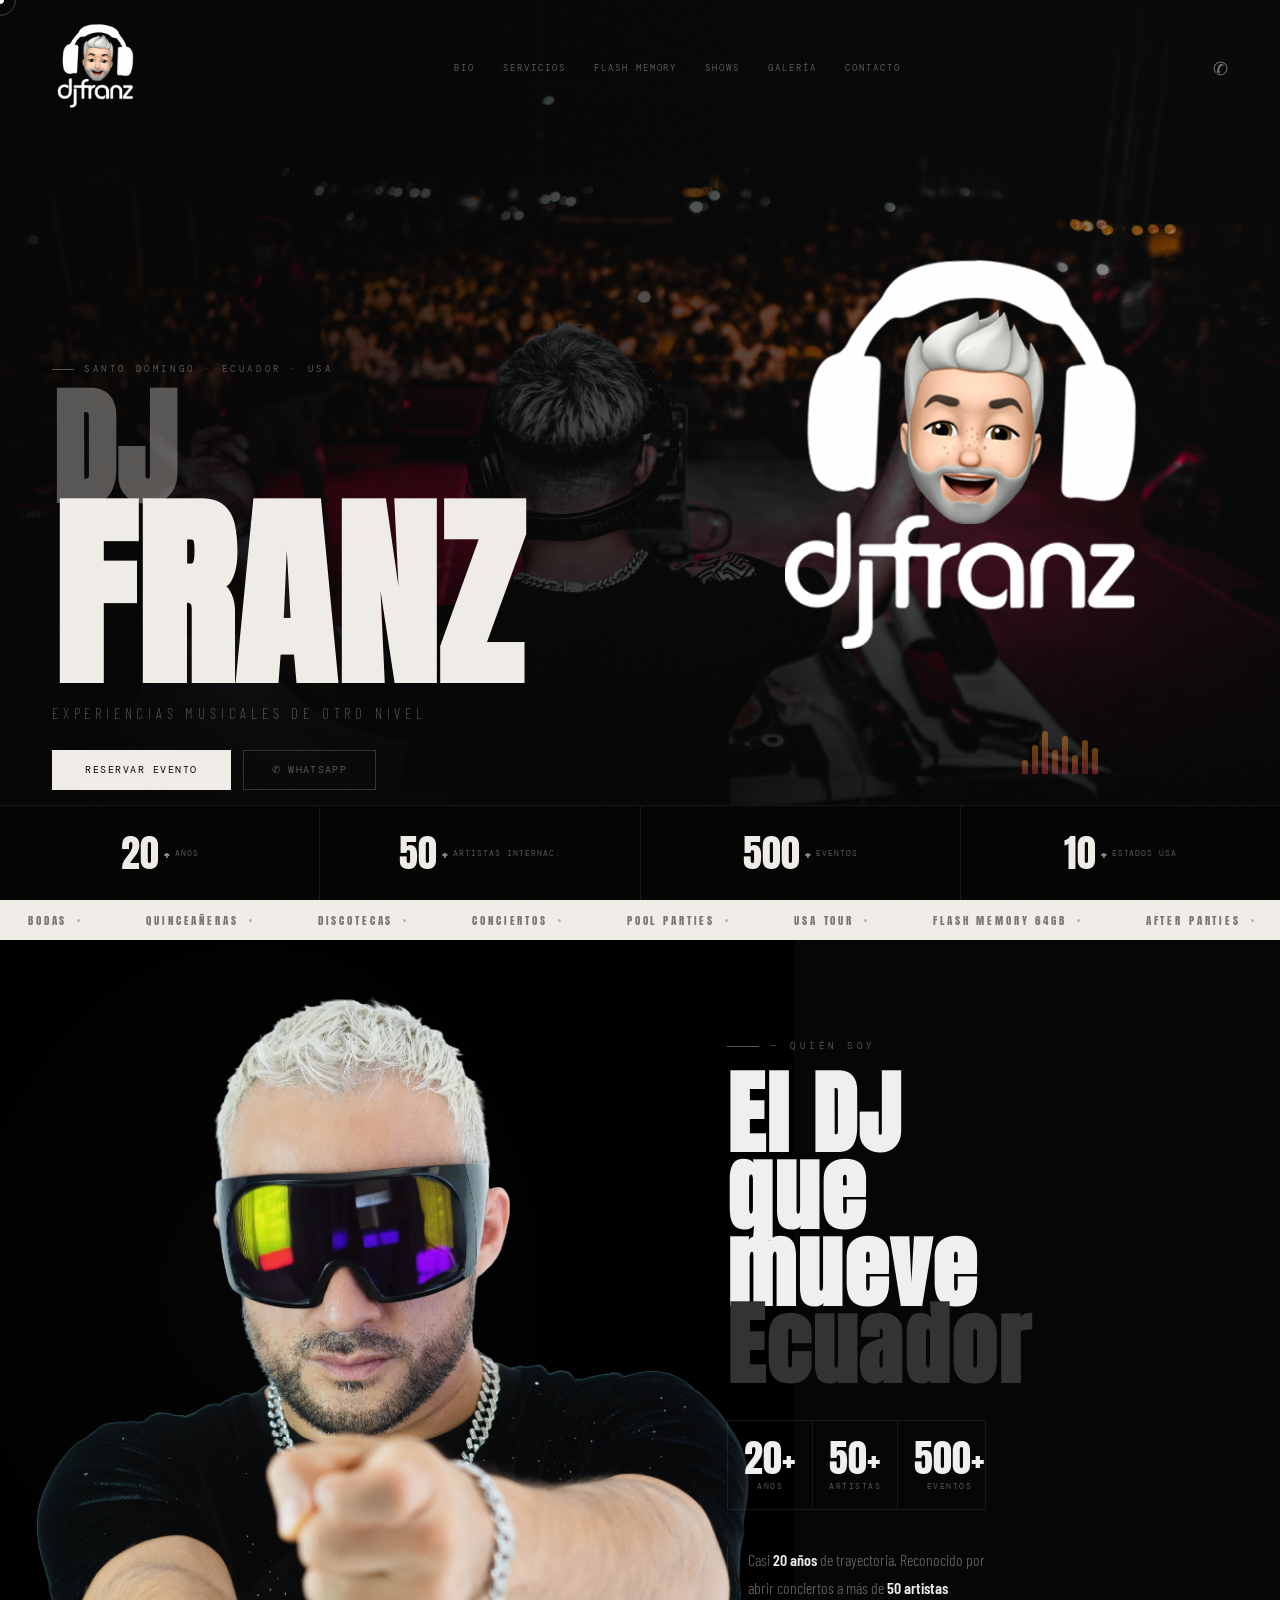
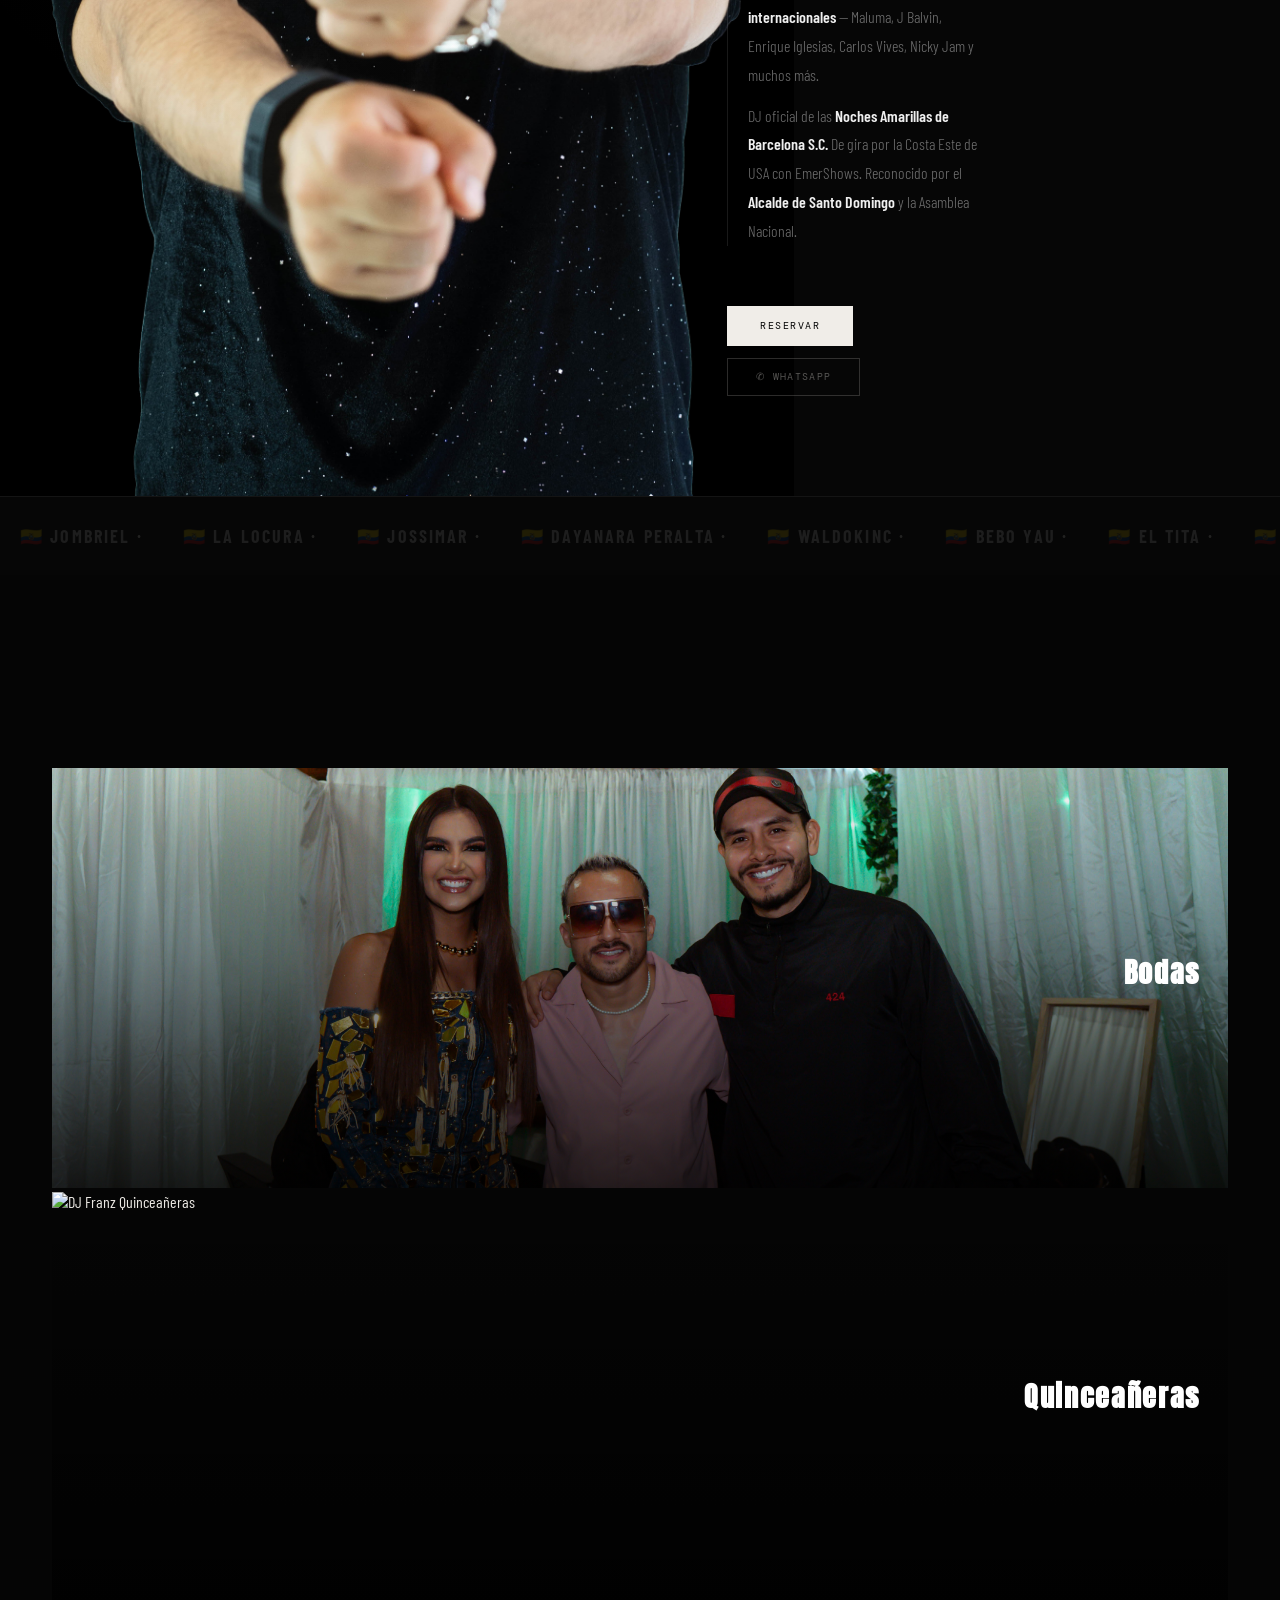
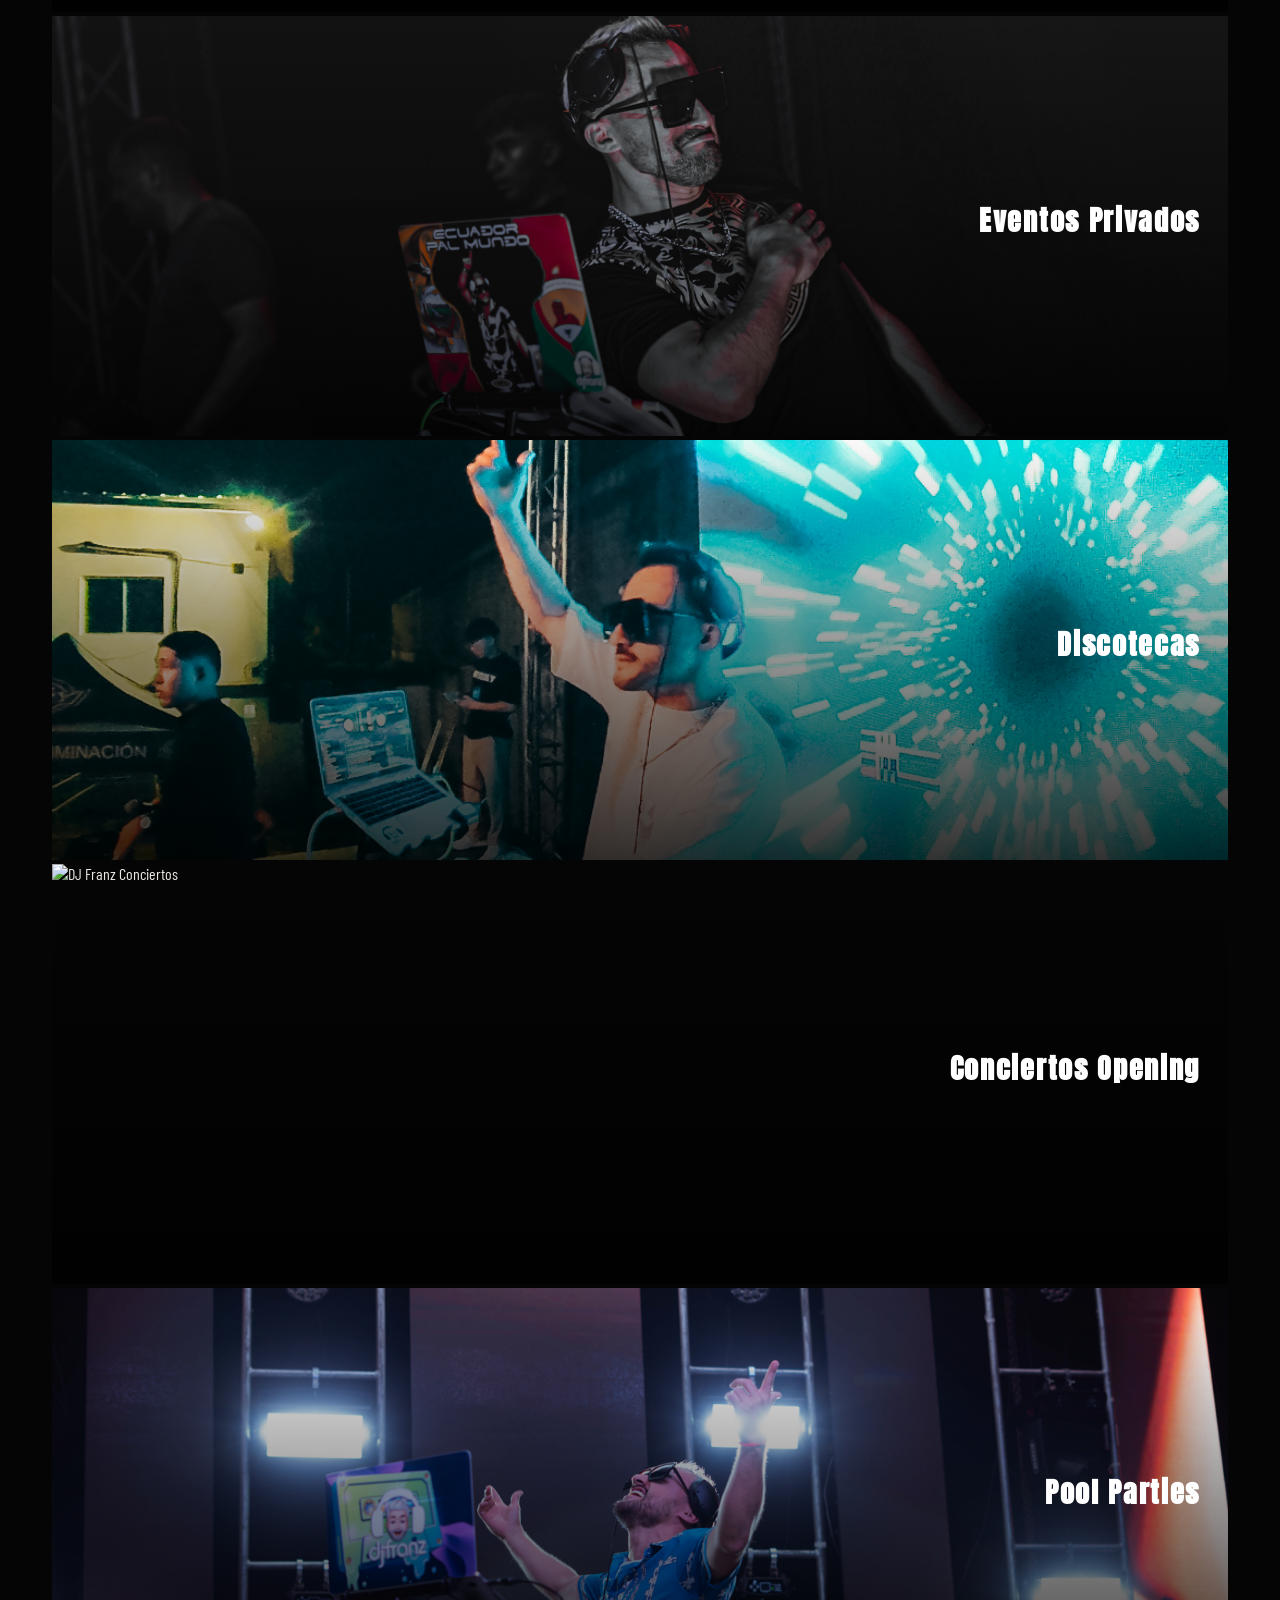
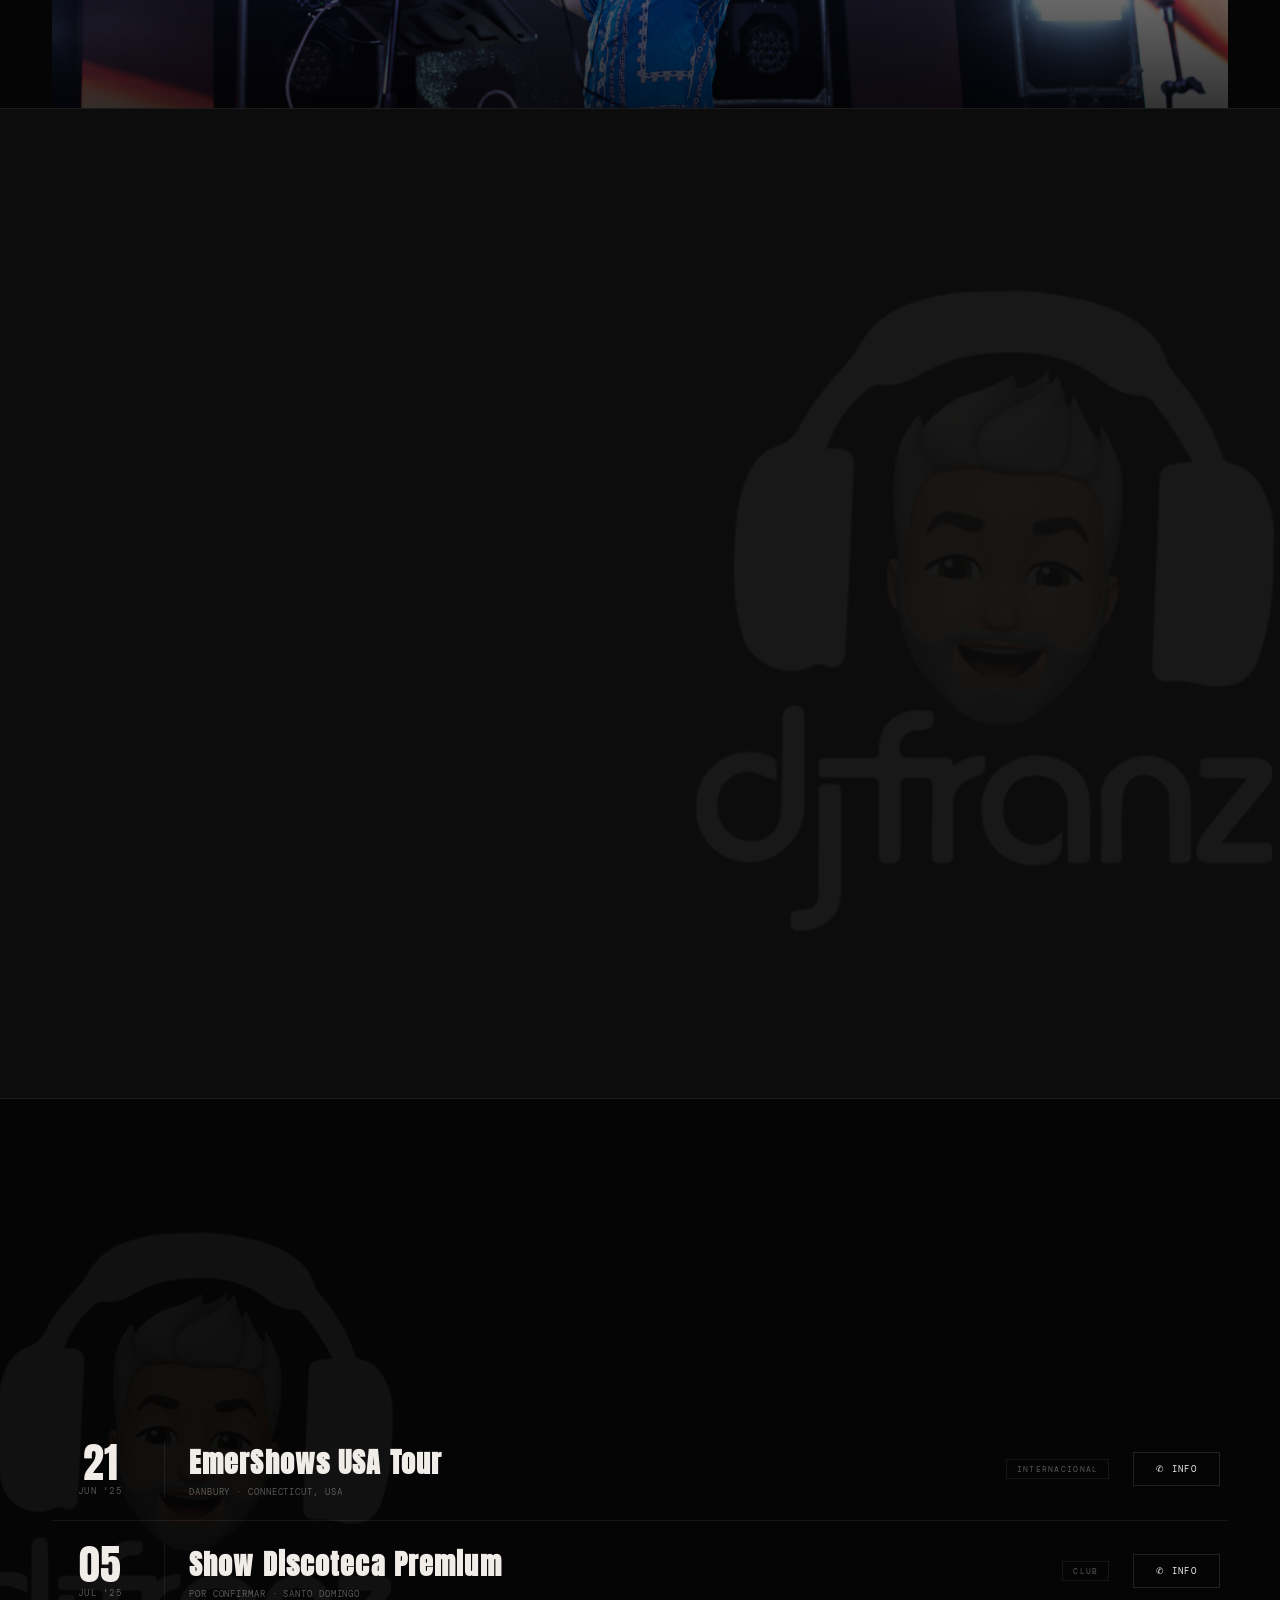
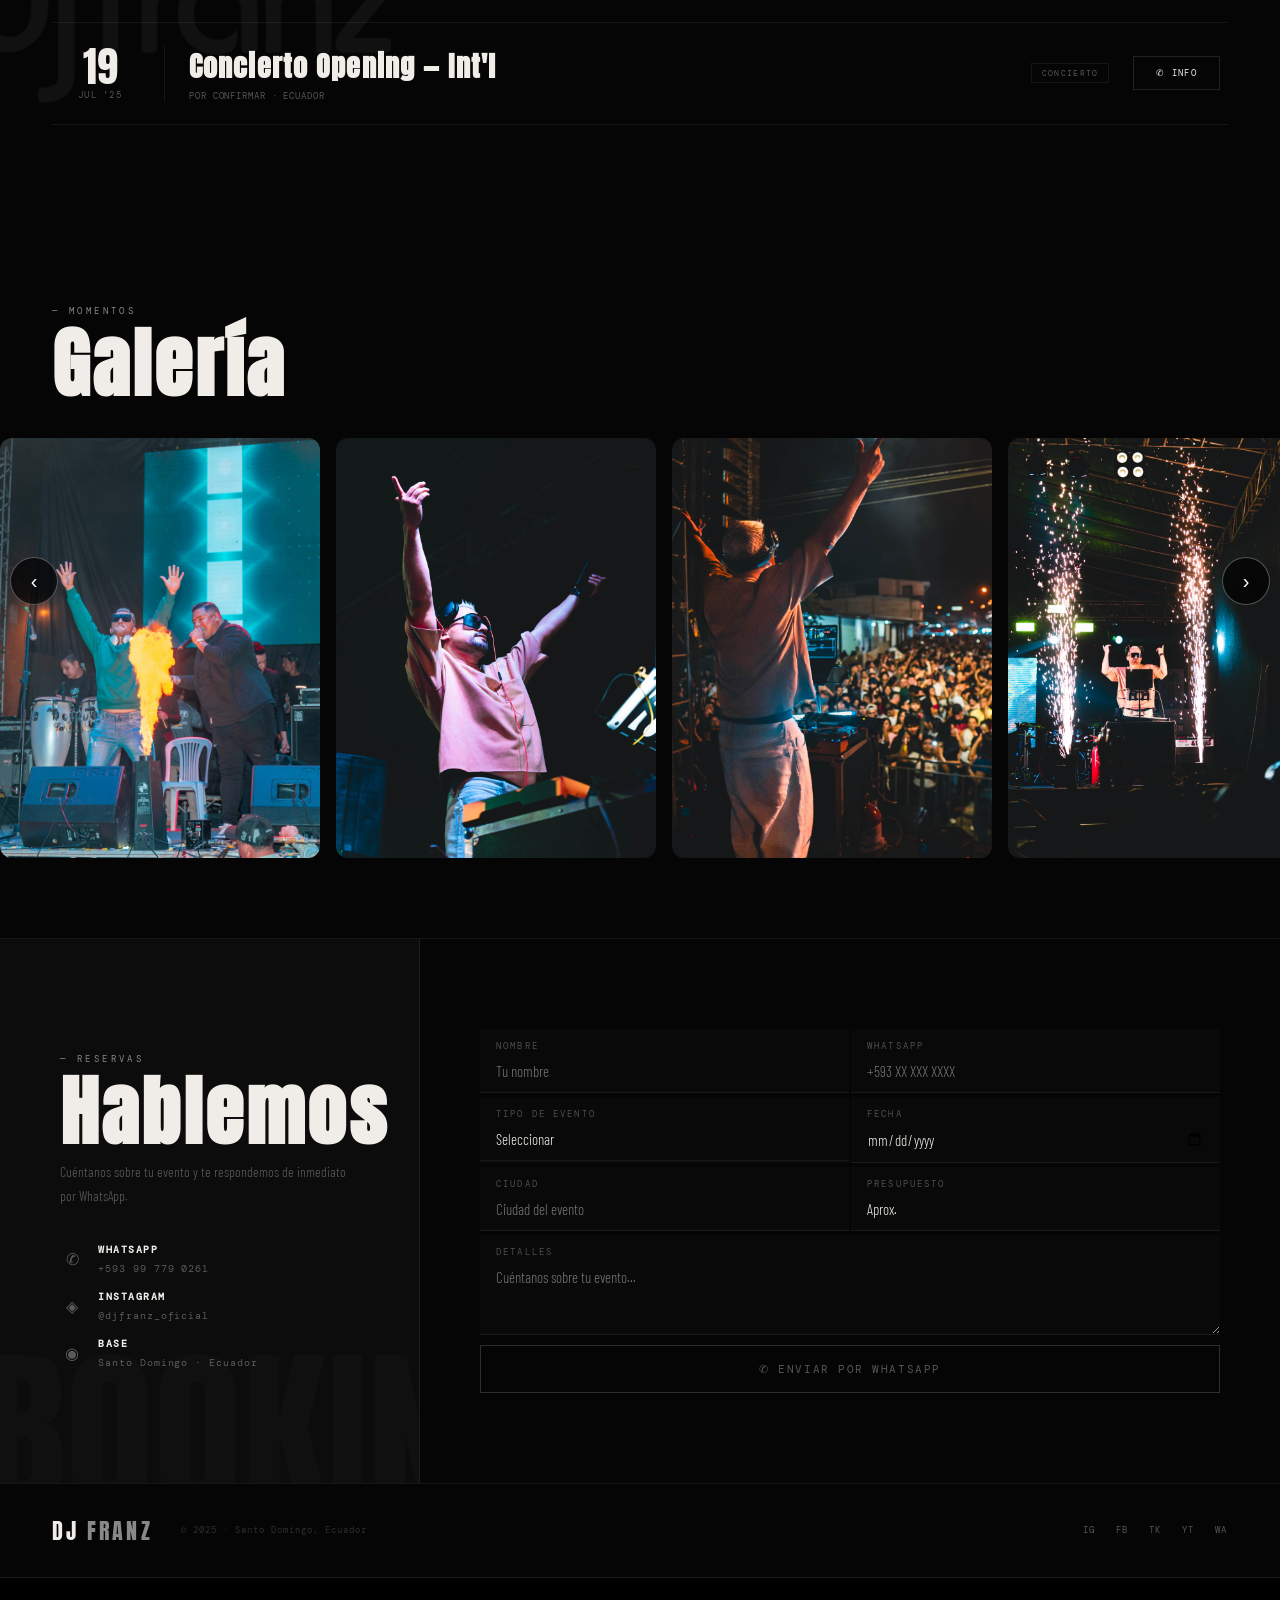
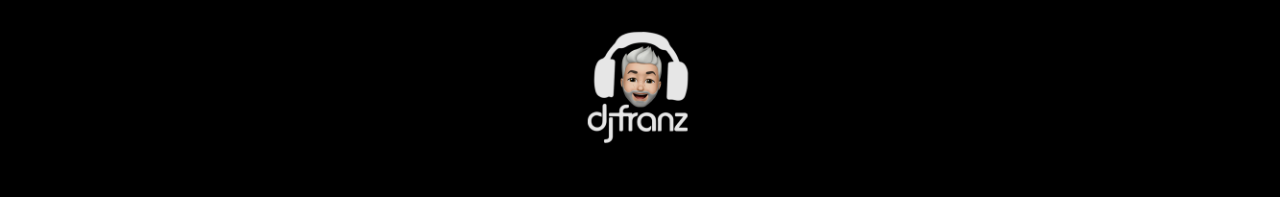
==== index.html @ cb30a875 "fix: ocultar logo flotante en movil" ====
<!DOCTYPE html>
<html lang="es">
<head>
<meta charset="UTF-8">
<meta name="viewport" content="width=device-width, initial-scale=1.0, maximum-scale=1.0, user-scalable=no">
<title>DJ FRANZ — Santo Domingo · Ecuador · Internacional</title>
<meta name="description" content="DJ Franz — El mejor DJ de Ecuador. Santo Domingo · Internacional.">
<meta property="og:title" content="DJ FRANZ — Experiencias musicales de otro nivel">
<meta property="og:description" content="Casi 20 años de trayectoria. El mejor DJ de Santo Domingo de los Tsáchilas.">
<meta property="og:image" content="/images/hero/og-image.jpg">
<meta property="og:url" content="https://djfranz.vercel.app">
<link rel="preconnect" href="https://fonts.googleapis.com">
<link href="https://fonts.googleapis.com/css2?family=Anton&family=Barlow+Condensed:wght@200;300;400;600;700;800;900&family=DM+Mono:wght@300;400&display=swap" rel="stylesheet">
<link rel="stylesheet" href="css/style.css">
<style>
/* ══ BIO PREMIUM ══ */
.about-sec{
  position:relative !important;
  display:block !important;
  min-height:100vh;
  background:#060606;
  overflow:hidden !important;
}

/* Foto pegada a la derecha, ocupa toda la altura */
.about-photo{
  position:absolute !important;
  top:0 !important; right:0 !important;
  width:62% !important;
  height:100% !important;
  object-fit:cover !important;
  object-position:center top !important;
  display:block !important;
  z-index:1;
  filter:none;
}

/* Gradiente que funde la foto con el fondo a la izquierda */
.about-overlay{
  display:block !important;
  position:absolute !important;
  inset:0 !important;
  background:transparent !important;
  z-index:2 !important;
  pointer-events:none;
}

/* Efecto de luz ambiental */
.about-sec::before{
  content:'';
  position:absolute;
  top:-10%;left:-10%;
  width:60%;height:80%;
  background:radial-gradient(ellipse,rgba(80,80,80,.06) 0%,transparent 70%);
  z-index:2;
  pointer-events:none;
  animation:ambLight 6s ease-in-out infinite alternate;
}
@keyframes ambLight{from{opacity:.4;transform:scale(1)}to{opacity:1;transform:scale(1.1)}}

/* Texto a la izquierda */
.about-content{
  position:relative !important;
  top:auto !important;
  right:auto !important;
  transform:none !important;
  width:clamp(320px,46%,600px) !important;
  z-index:3 !important;
  background:transparent !important;
  padding:100px 0 100px 10% !important;
  display:flex !important;
  flex-direction:column;
  justify-content:center;
  min-height:100vh;
}

.about-content .eyebrow{
  font-size:9px;
  letter-spacing:.5em;
  color:#555;
  margin-bottom:24px;
  display:flex;align-items:center;gap:12px;
}
.about-content .eyebrow::before{
  content:'';width:32px;height:1px;background:#555;flex-shrink:0;
}

/* Titulo gigante */
.about-h{
  font-size:clamp(56px,7vw,100px) !important;
  line-height:.86 !important;
  letter-spacing:.02em !important;
  margin-bottom:36px !important;
  color:#EFEFEF !important;
}
.about-h em{color:#333 !important;font-style:normal !important}

/* Stats */
.ab-stats{
  display:flex;
  gap:0;
  border:1px solid rgba(239,239,239,.08);
  margin-bottom:36px;
}
.ab-st{
  flex:1;padding:18px 16px;
  border-right:1px solid rgba(239,239,239,.08);
  text-align:center;
  transition:background .3s;
}
.ab-st:hover{background:rgba(239,239,239,.04)}
.ab-st:last-child{border-right:none}
.ab-sn{font-family:'Anton',sans-serif;font-size:clamp(28px,3vw,44px);color:#EFEFEF;line-height:1;display:block}
.ab-sl{font-family:'DM Mono',monospace;font-size:7.5px;letter-spacing:.2em;color:#555;text-transform:uppercase;margin-top:4px;display:block}

/* Body text */
.about-body{margin-bottom:32px;border-left:1px solid rgba(239,239,239,.1);padding-left:20px}
.about-body p{
  font-family:'Barlow Condensed',sans-serif !important;
  font-size:16px !important;
  font-weight:300;
  line-height:1.8;
  color:rgba(239,239,239,.45) !important;
  margin-bottom:12px;
}
.about-body p:last-child{margin-bottom:0}
.about-body strong{color:#EFEFEF !important;font-weight:600}

.about-btns{display:flex;gap:12px;flex-wrap:wrap}

/* Ticker */
.about-ticker{
  position:relative !important;
  z-index:3;
  background:#060606;
  border-top:1px solid rgba(239,239,239,.06);
}

@media(max-width:900px){
  .hero-logo-float{display:none !important}
  .about-photo{position:absolute !important;width:100% !important;height:100% !important;top:0 !important;right:0 !important;object-fit:cover !important;object-position:center top !important}
  .about-overlay{background:linear-gradient(to top,rgba(6,6,6,1) 40%,rgba(6,6,6,0.3) 100%) !important}
  .about-content{width:100% !important;padding:40px 24px !important;min-height:auto !important;margin-top:55vh !important;position:relative !important;z-index:3 !important}
  .about-h{font-size:13vw !important}
}
}
</style>
</head>
<body>

<div id="cur"></div>
<div id="cur-ring"></div>

<!-- PRELOADER -->
<div id="pre" style="display:flex;flex-direction:column;align-items:center;justify-content:center;width:100%;position:fixed;inset:0;background:#000;z-index:9999">
  <div class="pre-inner"><img src="logo-djfranz.png" style="height:220px;width:auto">
    
    
  </div>
  <div class="pre-bar"><div class="pre-fill"></div></div>
</div>

<!-- NAV -->
<header id="hdr">
  <a href="#" class="hdr-logo"><img src="logo-djfranz.png" style="height:90px;width:auto"></a>
  <nav class="hdr-nav">
    <a href="#about">Bio</a>
    <a href="#services">Servicios</a>
    <a href="#flash">Flash Memory</a>
    <a href="#shows">Shows</a>
    <a href="#gallery">Galería</a>
    <a href="#contact">Contacto</a>
  </nav>
  <a href="https://wa.me/593997790261?text=Hola%20DJ%20Franz!" target="_blank" class="hdr-wa">✆</a>
  <button class="hbg" id="hbg"><span></span><span></span></button>
</header>

<div class="mob-menu" id="mob">
  <a href="#about">Bio</a>
  <a href="#services">Servicios</a>
  <a href="#flash">Flash Memory</a>
  <a href="#shows">Shows</a>
  <a href="#gallery">Galería</a>
  <a href="#contact">Contacto</a>
  <a href="https://wa.me/593997790261" target="_blank" class="mm-wa">✆ WhatsApp</a>
</div>

<!-- ══ HERO ══ -->
<section id="hero" style="position:relative"><img src="logo-djfranz.png" id="hero-logo" style="position:absolute;right:8%;top:50%;transform:translateY(-50%);height:55%;max-height:420px;opacity:1;z-index:10;pointer-events:none;animation:none">
  <div class="scn"></div>
  <div class="beams-wrap">
    <div class="bm bm1"></div>
    <div class="bm bm2"></div>
    <div class="bm bm3"></div>
  </div>
  <div class="hero-lights">
    <div class="light l1"></div>
    <div class="light l2"></div>
    <div class="light l3"></div>
  </div>
  <!--
    FOTO HERO: reemplaza con:
    <img src="images/hero/dj-franz-hero.jpg" alt="DJ Franz" class="hero-img">
  -->
  <img src="IMG_5032_JPG.jpeg" alt="DJ Franz en vivo" class="hero-img">
  <div class="hero-overlay"></div>
  <div class="hero-bg-txt" aria-hidden="true">FRANZ</div>

  <div class="hero-body">
    <div class="hero-left">
      <p class="hero-loc">Santo Domingo · Ecuador · USA</p>
      <h1 class="hero-title">
        <em>DJ</em>
        <strong>FRANZ</strong>
      </h1>
      <p class="hero-sub rv">Experiencias musicales de otro nivel</p>
      <div class="hero-ctas rv">
        <a href="#contact" class="cta-main">Reservar evento</a>
        <a href="https://wa.me/593997790261?text=Hola%20DJ%20Franz!" target="_blank" class="cta-wa">✆ WhatsApp</a>
      </div>
    </div>
    <div class="hero-right">
      <div class="viz" id="viz"><div class="viz-bars"><div class="viz-bar"></div><div class="viz-bar"></div><div class="viz-bar"></div><div class="viz-bar"></div><div class="viz-bar"></div><div class="viz-bar"></div><div class="viz-bar"></div><div class="viz-bar"></div></div></div>
      
      </div>
    </div>
  </div>

  <div class="hero-strip">
    <div class="hst"><span class="hst-n" data-t="20">0</span><span class="hst-plus">+</span><small>Años</small></div>
    <div class="hst-d"></div>
    <div class="hst"><span class="hst-n" data-t="50">0</span><span class="hst-plus">+</span><small>Artistas internac.</small></div>
    <div class="hst-d"></div>
    <div class="hst"><span class="hst-n" data-t="500">0</span><span class="hst-plus">+</span><small>Eventos</small></div>
    <div class="hst-d"></div>
    <div class="hst"><span class="hst-n" data-t="10">0</span><span class="hst-plus">+</span><small>Estados USA</small></div>
  </div>
</section>

<!-- MARQUEE -->
<div class="mq"><div class="mq-t" id="mq"></div></div>

<!-- ══ ABOUT ══ -->
<section id="about" class="about-sec"><img src="images/hero/IMG_6169__1_.PNG" alt="DJ Franz" class="about-photo"><div class="about-overlay"></div><div class="about-content rv-r"><p class="eyebrow">— Quién soy</p><h2 class="about-h">El DJ que<br>mueve <em>Ecuador</em></h2><div class="ab-stats"><div class="ab-st"><span class="ab-sn">20+</span><span class="ab-sl">Años</span></div><div class="ab-st"><span class="ab-sn">50+</span><span class="ab-sl">Artistas</span></div><div class="ab-st"><span class="ab-sn">500+</span><span class="ab-sl">Eventos</span></div></div><div class="about-body"><p>Casi <strong>20 años</strong> de trayectoria. Reconocido por abrir conciertos a más de <strong>50 artistas internacionales</strong> — Maluma, J Balvin, Enrique Iglesias, Carlos Vives, Nicky Jam y muchos más.</p><p>DJ oficial de las <strong>Noches Amarillas de Barcelona S.C.</strong> De gira por la Costa Este de USA con EmerShows. Reconocido por el <strong>Alcalde de Santo Domingo</strong> y la Asamblea Nacional.</p></div><div class="about-btns"><a href="#contact" class="cta-main">Reservar</a><a href="https://wa.me/593997790261?text=Hola%20DJ%20Franz!%20quiero%20más%20información" target="_blank" class="cta-wa">✆ WhatsApp</a></div></div></section><div class="about-ticker"><div class="at-inner" id="at"></div></div>

<!-- ══ SERVICES — HORIZONTAL ══ -->
<section id="services">
  <div class="sec-hdr rv">
    <p class="eyebrow">— Lo que hago</p>
    <h2 class="sec-h">Servicios</h2>
  </div>
  <div class="svc-strip" id="svcStrip">
    <div class="svc-slide" data-msg="Hola DJ Franz! quiero cotizar mi Boda 💍">
      <img src="images/services/IMG_1845_JPG.jpeg" alt="DJ Franz Bodas" class="svc-img">
      <div class="svc-ov"><div class="svc-num">01</div><h3>Bodas</h3><p>El soundtrack perfecto para el día más especial.</p><a href="#" class="svc-wa">✆ Cotizar</a></div>
    </div>
    <div class="svc-slide" data-msg="Hola DJ Franz! quiero cotizar una Quinceañera 👑">
      <img src="images/gallery/IMG_6023.JPG.jpeg" alt="DJ Franz Quinceañeras" class="svc-img">
      <div class="svc-ov"><div class="svc-num">02</div><h3>Quinceañeras</h3><p>Una noche mágica merece la mejor música.</p><a href="#" class="svc-wa">✆ Cotizar</a></div>
    </div>
    <div class="svc-slide" data-msg="Hola DJ Franz! quiero cotizar un Evento Privado 🎉">
      <img src="images/services/IMG_5009_JPG.jpeg" alt="DJ Franz Eventos Privados" class="svc-img">
      <div class="svc-ov"><div class="svc-num">03</div><h3>Eventos Privados</h3><p>Corporativos, VIP y aniversarios personalizados.</p><a href="#" class="svc-wa">✆ Cotizar</a></div>
    </div>
    <div class="svc-slide" data-msg="Hola DJ Franz! quiero info sobre Shows en Discotecas 🎧">
      <img src="images/services/IMG_7432_JPG.jpeg" alt="DJ Franz Discotecas" class="svc-img">
      <div class="svc-ov"><div class="svc-num">04</div><h3>Discotecas</h3><p>Residencias y shows de alto impacto.</p><a href="#" class="svc-wa">✆ Cotizar</a></div>
    </div>
    <div class="svc-slide" data-msg="Hola DJ Franz! quiero info sobre Conciertos Opening 🎤">
      <img src="images/services/IMG_7894_JPG.jpeg" alt="DJ Franz Conciertos" class="svc-img">
      <div class="svc-ov"><div class="svc-num">05</div><h3>Conciertos Opening</h3><p>DJ oficial de apertura para artistas internacionales.</p><a href="#" class="svc-wa">✆ Cotizar</a></div>
    </div>
    <div class="svc-slide" data-msg="Hola DJ Franz! quiero cotizar una Pool Party 🌴">
      <img src="images/services/IMG_0741_JPG.jpeg" alt="DJ Franz Pool Party" class="svc-img">
      <div class="svc-ov"><div class="svc-num">06</div><h3>Pool Parties</h3><p>Energía y ritmo premium al aire libre.</p><a href="#" class="svc-wa">✆ Cotizar</a></div>
    </div>
  </div>
  
</section>

<!-- ══ FLASH MEMORY + PLAYLIST BUILDER ══ -->
<section id="flash" style="position:relative"><img src="logo-djfranz.png" style="position:absolute;right:-5%;top:50%;transform:translateY(-50%);height:70%;opacity:0.05;z-index:0;pointer-events:none">
  <div class="flash-layout">
    <div class="flash-info rv-l">
      <p class="eyebrow">— Producto</p>
      <h2 class="flash-h">Flash<br>Memory</h2>
      <p class="flash-price">$25 <small>envío incluido</small></p>
      <ul class="flash-list">
        <li>64 GB de música 100% personalizada</li>
        <li>Audio y Video alta calidad</li>
        <li>Todos los géneros musicales</li>
        <li>Envío a todo Ecuador</li>
      </ul>
      <a href="https://wa.me/593997790261?text=Hola%20DJ%20Franz!%20quiero%20la%20Flash%20Memory%2064GB%20-%20%2425" target="_blank" class="cta-wa" style="margin-top:28px;display:inline-flex">✆ Pedir directo</a>
    </div>

    <!-- PLAYLIST BUILDER -->
    <div class="pb rv-r">
      <div class="pb-header">
        <p class="pb-title">Arma tu Playlist</p>
        <p class="pb-sub">Personaliza tu Flash Memory · selecciona o genera automático</p>
      </div>

      <!-- Playlist name -->
      <div class="pb-name-wrap">
        <div class="pb-name-display" id="plName">Mi Playlist</div>
        <input class="pb-name-input" id="plNameInput" type="text" value="Mi Playlist" maxlength="30" placeholder="Nombre de tu playlist">
      </div>

      <!-- Genres -->
      <div class="pb-sect">
        <div class="pb-label">Géneros</div>
        <div class="pb-chips" id="genreChips"></div>
      </div>

      <!-- Songs -->
      <div class="pb-sect">
        <div class="pb-label-row">
          <span class="pb-label">Canciones del momento</span>
          <button class="pb-auto-btn" id="autoBtn" onclick="autoGenerate()">⚡ Generar automático</button>
        </div>
        <div class="pb-songs-grid" id="songsGrid"></div>
      </div>

      <!-- Playlist preview -->
      <div class="pb-preview" id="pbPreview">
        <div class="pbp-header">
          <div class="pbp-cover" id="pbpCover">🎵</div>
          <div>
            <div class="pbp-name" id="pbpName">Mi Playlist</div>
            <div class="pbp-count" id="pbpCount">0 canciones · 0 min</div>
          </div>
        </div>
        <div class="pbp-tracks" id="pbpTracks">
          <div class="pbp-empty">Agrega canciones a tu playlist</div>
        </div>
      </div>

      <!-- Actions -->
      <div class="pb-actions">
        <button class="pb-spotify-btn" id="spotifyBtn" onclick="openSpotify()" disabled>
          <svg width="18" height="18" viewBox="0 0 24 24" fill="currentColor"><path d="M12 0C5.4 0 0 5.4 0 12s5.4 12 12 12 12-5.4 12-12S18.66 0 12 0zm5.521 17.34c-.24.359-.66.48-1.021.24-2.82-1.74-6.36-2.101-10.561-1.141-.418.122-.779-.179-.899-.539-.12-.421.18-.78.54-.9 4.56-1.021 8.52-.6 11.64 1.32.42.18.479.659.301 1.02zm1.44-3.3c-.301.42-.841.6-1.262.3-3.239-1.98-8.159-2.58-11.939-1.38-.479.12-1.02-.12-1.14-.6-.12-.48.12-1.021.6-1.141C9.6 9.9 15 10.561 18.72 12.84c.361.181.54.78.241 1.2zm.12-3.36C15.24 8.4 8.82 8.16 5.16 9.301c-.6.179-1.2-.181-1.38-.721-.18-.601.18-1.2.72-1.381 4.26-1.26 11.28-1.02 15.721 1.621.539.3.719 1.02.419 1.56-.299.421-1.02.599-1.559.3z"/></svg>
          Abrir en Spotify
        </button>
        <button class="pb-wa-btn" id="waBtn" onclick="sendWA()" disabled>✆ Pedir por WhatsApp</button>
      </div>
    </div>
  </div>
</section>

<!-- ══ SHOWS ══ -->
<section id="shows" style="position:relative"><img src="logo-djfranz.png" style="position:absolute;left:-5%;top:50%;transform:translateY(-50%);height:70%;opacity:0.05;z-index:0;pointer-events:none">
  <div class="sec-hdr rv">
    <p class="eyebrow">— Agenda</p>
    <h2 class="sec-h">Shows</h2>
  </div>
  <div class="shows-list">
    <div class="show-item rv">
      <div class="si-date"><span class="si-d">14</span><span class="si-m">Jun '25</span></div>
      <div class="si-line"></div>
      <div class="si-info"><h3>Noche Amarilla — Barcelona S.C.</h3><p>Estadio Monumental · Guayaquil, Ecuador</p></div>
      <span class="si-tag">Show</span>
      <a href="https://wa.me/593997790261?text=Hola%20DJ%20Franz!%20info%20Noche%20Amarilla" target="_blank" class="si-btn">✆ Info</a>
    </div>
    <div class="show-item rv">
      <div class="si-date"><span class="si-d">21</span><span class="si-m">Jun '25</span></div>
      <div class="si-line"></div>
      <div class="si-info"><h3>EmerShows USA Tour</h3><p>Danbury · Connecticut, USA</p></div>
      <span class="si-tag">Internacional</span>
      <a href="https://wa.me/593997790261?text=Hola%20DJ%20Franz!%20info%20USA%20Tour" target="_blank" class="si-btn">✆ Info</a>
    </div>
    <div class="show-item rv">
      <div class="si-date"><span class="si-d">05</span><span class="si-m">Jul '25</span></div>
      <div class="si-line"></div>
      <div class="si-info"><h3>Show Discoteca Premium</h3><p>Por confirmar · Santo Domingo</p></div>
      <span class="si-tag">Club</span>
      <a href="https://wa.me/593997790261?text=Hola%20DJ%20Franz!%20info%20show%20discoteca" target="_blank" class="si-btn">✆ Info</a>
    </div>
    <div class="show-item rv">
      <div class="si-date"><span class="si-d">19</span><span class="si-m">Jul '25</span></div>
      <div class="si-line"></div>
      <div class="si-info"><h3>Concierto Opening — Int'l</h3><p>Por confirmar · Ecuador</p></div>
      <span class="si-tag">Concierto</span>
      <a href="https://wa.me/593997790261?text=Hola%20DJ%20Franz!%20info%20concierto%20opening" target="_blank" class="si-btn">✆ Info</a>
    </div>
  </div>
</section>

<!-- ══ GALLERY ══ -->
<section id="gallery">
  <div style="position:relative"><button onclick="document.querySelector('.gal-wrap').scrollBy({left:-400,behavior:'smooth'})" style="position:absolute;left:10px;top:50%;transform:translateY(-50%);z-index:10;background:rgba(0,0,0,0.7);color:#fff;border:1px solid rgba(255,255,255,0.3);width:48px;height:48px;border-radius:50%;font-size:20px;cursor:pointer">‹</button><button onclick="document.querySelector('.gal-wrap').scrollBy({left:400,behavior:'smooth'})" style="position:absolute;right:10px;top:50%;transform:translateY(-50%);z-index:10;background:rgba(0,0,0,0.7);color:#fff;border:1px solid rgba(255,255,255,0.3);width:48px;height:48px;border-radius:50%;font-size:20px;cursor:pointer">›</button><div class="gal-hdr rv">
    <p class="eyebrow">— Momentos</p>
    <h2 class="sec-h">Galería</h2>
  </div>
  <!--
    FOTOS: reemplaza cada .gph con:
    <img src="images/gallery/show-0X.jpg" alt="DJ Franz" loading="lazy">
  -->
  <div class="gal-wrap" style="overflow-x:auto;cursor:grab;scrollbar-width:none;width:100%"><div class="gal-track" style="display:flex;gap:1rem;width:max-content;"><div class="gal-slide"><img src="images/gallery/DDAE4B2F-247D-4CE7-9824-0771FDDC6294.JPG.jpeg" alt="DJ Franz" loading="lazy"></div><div class="gal-slide"><img src="images/gallery/DSC00361.jpg (2).jpeg" alt="DJ Franz" loading="lazy"></div><div class="gal-slide"><img src="images/gallery/DSC00398.jpg.jpeg" alt="DJ Franz" loading="lazy"></div><div class="gal-slide"><img src="images/gallery/DSC00485.jpg.jpeg" alt="DJ Franz" loading="lazy"></div><div class="gal-slide"><img src="images/gallery/DSC00527.jpg.jpeg" alt="DJ Franz" loading="lazy"></div><div class="gal-slide"><img src="images/gallery/DSC00527_jpg.jpeg" alt="DJ Franz" loading="lazy"></div><div class="gal-slide"><img src="images/gallery/IMG_0015.JPG.jpeg" alt="DJ Franz" loading="lazy"></div><div class="gal-slide"><img src="images/gallery/IMG_0064.JPG.jpeg" alt="DJ Franz" loading="lazy"></div><div class="gal-slide"><img src="images/gallery/IMG_0065.JPG.jpeg" alt="DJ Franz" loading="lazy"></div><div class="gal-slide"><img src="images/gallery/IMG_0066.JPG.jpeg" alt="DJ Franz" loading="lazy"></div><div class="gal-slide"><img src="images/gallery/IMG_0068.JPG.jpeg" alt="DJ Franz" loading="lazy"></div><div class="gal-slide"><img src="images/gallery/IMG_0344.JPG.jpeg" alt="DJ Franz" loading="lazy"></div><div class="gal-slide"><img src="images/gallery/IMG_0352.JPG (1).jpeg" alt="DJ Franz" loading="lazy"></div><div class="gal-slide"><img src="images/gallery/IMG_0741.JPG.jpeg" alt="DJ Franz" loading="lazy"></div><div class="gal-slide"><img src="images/gallery/IMG_0751.JPG.jpeg" alt="DJ Franz" loading="lazy"></div><div class="gal-slide"><img src="images/gallery/IMG_0754.JPG.jpeg" alt="DJ Franz" loading="lazy"></div><div class="gal-slide"><img src="images/gallery/IMG_0757.JPG.jpeg" alt="DJ Franz" loading="lazy"></div><div class="gal-slide"><img src="images/gallery/IMG_0757_JPG.jpeg" alt="DJ Franz" loading="lazy"></div><div class="gal-slide"><img src="images/gallery/IMG_0760.JPG.jpeg" alt="DJ Franz" loading="lazy"></div><div class="gal-slide"><img src="images/gallery/IMG_0760_JPG.jpeg" alt="DJ Franz" loading="lazy"></div><div class="gal-slide"><img src="images/gallery/IMG_1072.JPG.jpeg" alt="DJ Franz" loading="lazy"></div><div class="gal-slide"><img src="images/gallery/IMG_1845.JPG.jpeg" alt="DJ Franz" loading="lazy"></div><div class="gal-slide"><img src="images/gallery/IMG_5002.JPG.jpeg" alt="DJ Franz" loading="lazy"></div><div class="gal-slide"><img src="images/gallery/IMG_5009.JPG.jpeg" alt="DJ Franz" loading="lazy"></div><div class="gal-slide"><img src="images/gallery/IMG_5012.JPG.jpeg" alt="DJ Franz" loading="lazy"></div><div class="gal-slide"><img src="images/gallery/IMG_5016.JPG.jpeg" alt="DJ Franz" loading="lazy"></div><div class="gal-slide"><img src="images/gallery/IMG_5018.JPG.jpeg" alt="DJ Franz" loading="lazy"></div><div class="gal-slide"><img src="images/gallery/IMG_5018_JPG.jpeg" alt="DJ Franz" loading="lazy"></div><div class="gal-slide"><img src="images/gallery/IMG_5022.JPG.jpeg" alt="DJ Franz" loading="lazy"></div><div class="gal-slide"><img src="images/gallery/IMG_5024.JPG.jpeg" alt="DJ Franz" loading="lazy"></div><div class="gal-slide"><img src="images/gallery/IMG_5026.JPG.jpeg" alt="DJ Franz" loading="lazy"></div><div class="gal-slide"><img src="images/gallery/IMG_5032.JPG.jpeg" alt="DJ Franz" loading="lazy"></div><div class="gal-slide"><img src="images/gallery/IMG_5697.JPG.jpeg" alt="DJ Franz" loading="lazy"></div><div class="gal-slide"><img src="images/gallery/IMG_5697_JPG.jpeg" alt="DJ Franz" loading="lazy"></div><div class="gal-slide"><img src="images/gallery/IMG_5698.JPG.jpeg" alt="DJ Franz" loading="lazy"></div><div class="gal-slide"><img src="images/gallery/IMG_5698_JPG.jpeg" alt="DJ Franz" loading="lazy"></div><div class="gal-slide"><img src="images/gallery/IMG_5699.JPG.jpeg" alt="DJ Franz" loading="lazy"></div><div class="gal-slide"><img src="images/gallery/IMG_6007.JPG.jpeg" alt="DJ Franz" loading="lazy"></div><div class="gal-slide"><img src="images/gallery/IMG_6023.JPG.jpeg" alt="DJ Franz" loading="lazy"></div><div class="gal-slide"><img src="images/gallery/IMG_6613.JPG.jpeg" alt="DJ Franz" loading="lazy"></div><div class="gal-slide"><img src="images/gallery/IMG_6619.JPG.jpeg" alt="DJ Franz" loading="lazy"></div><div class="gal-slide"><img src="images/gallery/IMG_6621.JPG.jpeg" alt="DJ Franz" loading="lazy"></div><div class="gal-slide"><img src="images/gallery/IMG_6621_JPG.jpeg" alt="DJ Franz" loading="lazy"></div><div class="gal-slide"><img src="images/gallery/IMG_6625.JPG.jpeg" alt="DJ Franz" loading="lazy"></div><div class="gal-slide"><img src="images/gallery/IMG_7427.JPG.jpeg" alt="DJ Franz" loading="lazy"></div><div class="gal-slide"><img src="images/gallery/IMG_7432.JPG.jpeg" alt="DJ Franz" loading="lazy"></div><div class="gal-slide"><img src="images/gallery/IMG_7437.JPG.jpeg" alt="DJ Franz" loading="lazy"></div><div class="gal-slide"><img src="images/gallery/IMG_7445.JPG.jpeg" alt="DJ Franz" loading="lazy"></div><div class="gal-slide"><img src="images/gallery/IMG_7445_JPG.jpeg" alt="DJ Franz" loading="lazy"></div><div class="gal-slide"><img src="images/gallery/IMG_7447.JPG.jpeg" alt="DJ Franz" loading="lazy"></div><div class="gal-slide"><img src="images/gallery/IMG_7894.JPG.jpeg" alt="DJ Franz" loading="lazy"></div><div class="gal-slide"><img src="images/gallery/IMG_7895.JPG.jpeg" alt="DJ Franz" loading="lazy"></div></div>
</section>

<!-- ══ CONTACT ══ -->
<section id="contact" style="position:relative"><img src="logo-djfranz.png" style="position:absolute;right:0%;top:50%;transform:translateY(-50%);height:80%;opacity:0.04;z-index:0;pointer-events:none">
  <div class="contact-layout">
    <div class="contact-left rv-l">
      <p class="eyebrow">— Reservas</p>
      <h2 class="contact-h">Hablemos</h2>
      <p class="contact-sub">Cuéntanos sobre tu evento y te respondemos de inmediato por WhatsApp.</p>
      <div class="contact-links">
        <a href="https://wa.me/593997790261" target="_blank" class="cl-item">
          <span class="cl-icon">✆</span>
          <div><strong>WhatsApp</strong><small>+593 99 779 0261</small></div>
        </a>
        <a href="https://instagram.com" target="_blank" class="cl-item">
          <span class="cl-icon">◈</span>
          <div><strong>Instagram</strong><small>@djfranz_oficial</small></div>
        </a>
        <div class="cl-item">
          <span class="cl-icon">◉</span>
          <div><strong>Base</strong><small>Santo Domingo · Ecuador</small></div>
        </div>
      </div>
    </div>
    <div class="contact-form rv-r">
      <form id="cForm">
        <div class="cf-row">
          <div class="cf-f"><label>Nombre</label><input id="cn" type="text" placeholder="Tu nombre" required></div>
          <div class="cf-f"><label>WhatsApp</label><input id="cph" type="tel" placeholder="+593 XX XXX XXXX" required></div>
        </div>
        <div class="cf-row">
          <div class="cf-f"><label>Tipo de evento</label>
            <select id="ct" required>
              <option value="" disabled selected>Seleccionar</option>
              <option>Boda</option><option>Quinceañera</option>
              <option>Evento privado</option><option>Show en discoteca</option>
              <option>Concierto Opening</option><option>Pool Party</option>
              <option>After Party</option><option>Corporativo</option>
            </select>
          </div>
          <div class="cf-f"><label>Fecha</label><input id="cdt" type="date" required></div>
        </div>
        <div class="cf-row">
          <div class="cf-f"><label>Ciudad</label><input id="ccy" type="text" placeholder="Ciudad del evento"></div>
          <div class="cf-f"><label>Presupuesto</label>
            <select id="cbg">
              <option value="" disabled selected>Aprox.</option>
              <option>Menos de $500</option><option>$500 – $1,000</option>
              <option>$1,000 – $2,500</option><option>$2,500 – $5,000</option>
              <option>Más de $5,000</option>
            </select>
          </div>
        </div>
        <div class="cf-f full"><label>Detalles</label><textarea id="cmsg" placeholder="Cuéntanos sobre tu evento..." rows="3"></textarea></div>
        <button type="submit" class="cta-wa submit-full">✆ Enviar por WhatsApp</button>
      </form>
    </div>
  </div>
</section>

<!-- FOOTER -->
<footer>
  <div class="ft">
    <div class="ft-l">
      <span class="ft-brand">DJ <em>FRANZ</em></span>
      <span class="ft-copy">© 2025 · Santo Domingo, Ecuador</span>
    </div>
    <div class="ft-soc">
      <a href="https://instagram.com" target="_blank">IG</a>
      <a href="https://facebook.com" target="_blank">FB</a>
      <a href="https://tiktok.com" target="_blank">TK</a>
      <a href="https://youtube.com" target="_blank">YT</a>
      <a href="https://wa.me/593997790261" target="_blank">WA</a>
    </div>
  </div>
</footer>

<div class="toast" id="toast"></div>
<script src="js/main.js"></script>
<div style="text-align:center;padding:3rem 0;background:#000;border-top:1px solid rgba(255,255,255,0.1)"><img src="logo-djfranz.png" style="height:120px;width:auto;opacity:0.9"></div></body>
</html>
---- css/style.css ----
/* DJ FRANZ — Final */
:root{
  --bg:#050505;--bg2:#0c0c0c;--bg3:#131313;
  --w:#F0EDE8;--w2:#fff;--g:#888;
  --rule:rgba(240,237,232,.07);--muted:rgba(240,237,232,.35);
  --fh:'Anton',sans-serif;--fb:'Barlow Condensed',sans-serif;--fm:'DM Mono',monospace;
}
*,*::before,*::after{box-sizing:border-box;margin:0;padding:0}
html{scroll-behavior:smooth}
body{background:var(--bg);color:var(--w);font-family:var(--fb);overflow-x:hidden;cursor:none}
body::before{content:'';position:fixed;inset:0;z-index:9990;pointer-events:none;
  background-image:url("data:image/svg+xml,%3Csvg viewBox='0 0 256 256' xmlns='http://www.w3.org/2000/svg'%3E%3Cfilter id='n'%3E%3CfeTurbulence type='fractalNoise' baseFrequency='0.9' numOctaves='4' stitchTiles='stitch'/%3E%3C/filter%3E%3Crect width='100%25' height='100%25' filter='url(%23n)'/%3E%3C/svg%3E");
  background-size:128px;opacity:.028}

/* CURSOR */
#cur{position:fixed;width:8px;height:8px;background:var(--w2);border-radius:50%;pointer-events:none;z-index:99999;transform:translate(-50%,-50%);mix-blend-mode:difference;transition:transform .06s}
#cur.big{transform:translate(-50%,-50%) scale(4.5)}
#cur-ring{position:fixed;width:32px;height:32px;border:1px solid rgba(240,237,232,.25);border-radius:50%;pointer-events:none;z-index:99998;transform:translate(-50%,-50%);transition:width .25s,height .25s,border-color .25s}
#cur-ring.big{width:56px;height:56px;border-color:rgba(240,237,232,.1)}

/* PRELOADER */
#pre{position:fixed;inset:0;background:var(--bg);z-index:99998;display:flex;flex-direction:column;align-items:center;justify-content:center;transition:opacity .8s ease .3s,visibility .8s ease .3s}
#pre.out{opacity:0;visibility:hidden}
.pre-inner{text-align:center}
.pre-dj{font-family:var(--fh);font-size:clamp(72px,13vw,150px);line-height:.88;letter-spacing:.08em;color:var(--w);animation:pUp .7s cubic-bezier(.16,1,.3,1) .3s both}
.pre-franz{font-family:var(--fh);font-size:clamp(72px,13vw,150px);line-height:.88;letter-spacing:.08em;color:var(--g);animation:pUp .7s cubic-bezier(.16,1,.3,1) .5s both}
@keyframes pUp{from{opacity:0;transform:translateY(40px)}to{opacity:1;transform:translateY(0)}}
.pre-bar{width:160px;height:1px;background:var(--rule);margin-top:40px;overflow:hidden}
.pre-fill{height:100%;background:var(--w);animation:ppf 1.9s ease forwards}
@keyframes ppf{from{width:0}to{width:100%}}

/* HEADER */
#hdr{position:fixed;top:0;left:0;right:0;z-index:9000;padding:20px 52px;display:flex;align-items:center;justify-content:space-between;transition:padding .3s,background .3s,border .3s;border-bottom:1px solid transparent}
#hdr.stuck{padding:13px 52px;background:rgba(5,5,5,.97);border-bottom-color:var(--rule);backdrop-filter:blur(20px)}
.hdr-logo{font-family:var(--fh);font-size:18px;letter-spacing:.18em;color:var(--w);text-decoration:none;cursor:none;transition:opacity .2s}
.hdr-logo:hover{opacity:.6}
.hdr-nav{display:flex;gap:28px}
.hdr-nav a{font-family:var(--fm);font-size:9px;letter-spacing:.22em;color:var(--muted);text-decoration:none;text-transform:uppercase;cursor:none;transition:color .2s}
.hdr-nav a:hover{color:var(--w)}
.hdr-wa{font-size:18px;color:var(--w);text-decoration:none;cursor:none;opacity:.5;transition:opacity .2s}
.hdr-wa:hover{opacity:1}
.hbg{display:none;background:none;border:none;cursor:none;flex-direction:column;gap:5px;padding:4px}
.hbg span{display:block;width:20px;height:1.5px;background:var(--w);transition:.3s}
.mob-menu{display:none;position:fixed;inset:0;z-index:8000;background:var(--bg);flex-direction:column;align-items:center;justify-content:center;gap:24px}
.mob-menu.open{display:flex}
.mob-menu a{font-family:var(--fh);font-size:40px;letter-spacing:.08em;color:var(--w);text-decoration:none;cursor:none;transition:color .2s}
.mob-menu a:hover,.mm-wa{color:var(--g)}

/* BUTTONS */
.cta-main{font-family:var(--fm);font-size:9.5px;letter-spacing:.16em;text-transform:uppercase;padding:13px 32px;background:var(--w);color:var(--bg);cursor:none;text-decoration:none;display:inline-block;transition:opacity .2s,transform .15s;border:1px solid var(--w)}
.cta-main:hover{opacity:.85;transform:translateY(-1px)}
.cta-wa{font-family:var(--fm);font-size:9.5px;letter-spacing:.14em;text-transform:uppercase;padding:12px 28px;background:transparent;color:var(--muted);border:1px solid rgba(240,237,232,.18);cursor:none;text-decoration:none;display:inline-flex;align-items:center;gap:8px;transition:border-color .2s,color .2s,transform .15s}
.cta-wa:hover{border-color:var(--w);color:var(--w);transform:translateY(-1px)}

/* HERO */
#hero{position:relative;height:100vh;min-height:640px;overflow:hidden;display:flex;flex-direction:column}
.scn{position:absolute;inset:0;z-index:3;pointer-events:none;background:repeating-linear-gradient(0deg,transparent,transparent 2px,rgba(0,0,0,.06) 2px,rgba(0,0,0,.06) 4px);animation:scnA 12s linear infinite}
@keyframes scnA{from{background-position:0 0}to{background-position:0 80px}}
.beams-wrap{position:absolute;inset:0;z-index:2;overflow:hidden;pointer-events:none}
.bm{position:absolute;top:0;width:1px;height:100%;transform-origin:top;opacity:0}
.bm1{left:55%;background:linear-gradient(to bottom,rgba(255,255,255,.07),transparent);animation:bmA 9s ease-in-out infinite}
.bm2{left:70%;background:linear-gradient(to bottom,rgba(255,255,255,.05),transparent);animation:bmA 13s ease-in-out infinite -4s}
.bm3{left:83%;background:linear-gradient(to bottom,rgba(255,255,255,.04),transparent);animation:bmA 7s ease-in-out infinite -2s}
@keyframes bmA{0%,100%{opacity:0;transform:rotate(-18deg)}35%{opacity:1;transform:rotate(0)}70%{opacity:.5;transform:rotate(9deg)}}
.hero-lights{position:absolute;inset:0;z-index:1;pointer-events:none}
.light{position:absolute;border-radius:50%;filter:blur(90px);animation:lp 7s ease-in-out infinite}
.l1{width:500px;height:500px;top:-80px;left:-80px;background:radial-gradient(circle,rgba(168,168,168,.09) 0%,transparent 70%)}
.l2{width:400px;height:600px;top:10%;right:-60px;background:radial-gradient(circle,rgba(140,140,140,.06) 0%,transparent 70%);animation-delay:-3s}
.l3{width:600px;height:400px;bottom:-80px;left:30%;background:radial-gradient(circle,rgba(160,160,160,.05) 0%,transparent 70%);animation-delay:-5s}
@keyframes lp{0%,100%{opacity:.5;transform:scale(1)}50%{opacity:1;transform:scale(1.1)}}
.hero-img{position:absolute;inset:0;width:100%;height:100%;object-fit:cover;object-position:center;z-index:3;filter:grayscale(0%) contrast(1.05) brightness(.7)}
.hero-img-ph{position:absolute;inset:0;z-index:3;display:flex;align-items:center;justify-content:center;background:linear-gradient(160deg,#0c0c0c,#181818)}
.hiph-glow{position:absolute;inset:0;background:radial-gradient(ellipse at 50% 35%,rgba(168,168,168,.06) 0%,transparent 60%)}
.hiph-icon{font-size:clamp(80px,15vw,200px);opacity:.04;position:relative;z-index:1}
.hero-overlay{position:absolute;inset:0;z-index:4;background:linear-gradient(to right,rgba(5,5,5,.9) 0%,rgba(5,5,5,.55) 55%,rgba(5,5,5,.15) 100%),linear-gradient(to top,rgba(5,5,5,.95) 0%,transparent 45%)}
.hero-bg-txt{position:absolute;bottom:-15px;right:-20px;z-index:2;font-family:var(--fh);font-size:clamp(160px,22vw,340px);line-height:1;color:rgba(255,255,255,.022);pointer-events:none;user-select:none;letter-spacing:-.02em}
.hero-body{position:relative;z-index:5;flex:1;display:flex;align-items:flex-end;padding:0 52px 110px;justify-content:space-between}
.hero-loc{font-family:var(--fm);font-size:9px;letter-spacing:.4em;color:var(--muted);text-transform:uppercase;margin-bottom:18px;display:flex;align-items:center;gap:10px}
.hero-loc::before{content:'';width:22px;height:1px;background:currentColor;flex-shrink:0}
.hero-title{font-family:var(--fh);line-height:.88;letter-spacing:.03em;margin-bottom:18px}
.hero-title em{font-size:clamp(72px,10vw,140px);color:var(--muted);font-style:normal;display:block}
.hero-title strong{font-size:clamp(100px,16vw,220px);color:var(--w);display:block}
.hero-sub{font-family:var(--fb);font-size:clamp(12px,1.3vw,15px);font-weight:200;letter-spacing:.32em;color:rgba(240,237,232,.4);text-transform:uppercase;margin-bottom:28px}
.hero-ctas{display:flex;gap:12px;flex-wrap:wrap}
.hero-right{display:flex;flex-direction:column;align-items:flex-end;gap:24px}
.viz{display:flex;align-items:flex-end;gap:2.5px;height:52px;opacity:.4}
.vb{width:2.5px;border-radius:2px 2px 0 0;background:var(--w);animation:vbA var(--d,.7s) ease-in-out infinite alternate}
@keyframes vbA{from{height:3px;opacity:.2}to{height:var(--h,20px);opacity:.8}}
.hero-cd{text-align:right}
.cd-lbl{font-family:var(--fm);font-size:8px;letter-spacing:.35em;color:var(--muted);text-transform:uppercase;margin-bottom:8px}
.cd-nums{display:flex;gap:4px;justify-content:flex-end;align-items:center}
.cd-nums div{display:flex;flex-direction:column;align-items:center;gap:2px}
.cd-nums b{font-family:var(--fh);font-size:clamp(18px,2.2vw,28px);line-height:1;color:var(--w);background:rgba(255,255,255,.04);border:1px solid var(--rule);padding:5px 8px;min-width:40px;text-align:center;display:block}
.cd-nums small{font-family:var(--fm);font-size:7px;letter-spacing:.18em;color:var(--muted);text-transform:uppercase}
.cd-sep{font-family:var(--fh);font-size:20px;color:var(--muted);align-self:flex-start;margin-top:5px;padding:0 2px}
.hero-strip{position:absolute;bottom:0;left:0;right:0;z-index:5;display:flex;background:rgba(5,5,5,.92);backdrop-filter:blur(16px);border-top:1px solid var(--rule)}
.hst{flex:1;display:flex;align-items:center;justify-content:center;gap:5px;padding:18px 10px}
.hst-n{font-family:var(--fh);font-size:clamp(22px,3vw,38px);color:var(--w)}
.hst-plus{font-family:var(--fh);font-size:16px;color:var(--g)}
.hst small{font-family:var(--fm);font-size:8px;letter-spacing:.12em;color:var(--muted);text-transform:uppercase}
.hst-d{width:1px;background:var(--rule);align-self:stretch}

/* MARQUEE */
.mq{background:var(--w);height:40px;overflow:hidden;display:flex;align-items:center}
.mq-t{display:flex;white-space:nowrap;animation:mqA 36s linear infinite}
.mq-item{font-family:var(--fh);font-size:11px;letter-spacing:.26em;color:rgba(5,5,5,.5);padding:0 28px;flex-shrink:0}
.mq-dot{display:inline-block;width:3px;height:3px;background:rgba(5,5,5,.25);border-radius:50%;margin:0 10px;vertical-align:middle}
@keyframes mqA{from{transform:translateX(0)}to{transform:translateX(-50%)}}

/* EYEBROW */
.eyebrow{font-family:var(--fm);font-size:9px;letter-spacing:.38em;color:var(--g);text-transform:uppercase;margin-bottom:12px}

/* ABOUT */
.about-sec{position:relative;min-height:100vh;overflow:hidden;display:flex;align-items:center;justify-content:flex-end}
.about-photo{position:absolute;left:0;top:0;width:100%;height:100%;object-fit:cover;object-position:center top;filter:grayscale(20%) contrast(1.08);display:block;z-index:0}
.about-photo-ph{position:relative;overflow:hidden;background:linear-gradient(160deg,#0e0e0e,#1c1c1c);display:flex;flex-direction:column;align-items:center;justify-content:center;min-height:560px;gap:8px}
.app-glow{position:absolute;inset:0;background:radial-gradient(ellipse at 50% 30%,rgba(168,168,168,.05) 0%,transparent 60%)}
.app-icon{font-size:100px;opacity:.04;position:relative;z-index:1}
.app-hint{font-family:var(--fm);font-size:9px;letter-spacing:.3em;color:rgba(240,237,232,.18);text-transform:uppercase;position:relative;z-index:1}
.app-corner{position:absolute;width:32px;height:32px;border-color:rgba(240,237,232,.12);border-style:solid}
.tl{top:24px;left:24px;border-width:1px 0 0 1px}
.br{bottom:24px;right:24px;border-width:0 1px 1px 0}
.about-content{position:relative;z-index:2;width:45%;padding:3rem;background:linear-gradient(to left,rgba(0,0,0,0.85),transparent);display:flex;flex-direction:column;justify-content:center}
.about-h{font-family:var(--fh);font-size:clamp(48px,5.5vw,80px);line-height:.9;letter-spacing:.03em;margin-bottom:28px}
.about-h em{color:var(--g);font-style:normal}
.about-body p{font-size:15px;font-weight:300;line-height:1.8;color:var(--muted);margin-bottom:12px}
.about-body strong{color:var(--w);font-weight:500}
.about-btns{display:flex;gap:12px;margin-top:28px;flex-wrap:wrap}
.about-ticker{grid-column:1/-1;background:var(--bg);border-top:1px solid var(--rule);overflow:hidden;padding:28px 0}
.at-inner{display:flex;white-space:nowrap;animation:mqA 55s linear infinite}
.at-nm{font-family:var(--fb);font-size:clamp(13px,1.6vw,18px);font-weight:700;letter-spacing:.12em;text-transform:uppercase;color:rgba(240,237,232,.1);padding:0 20px;flex-shrink:0;cursor:none;transition:color .25s}
.at-nm:hover{color:var(--muted)}
.at-dot{color:rgba(240,237,232,.12)}

/* SERVICES */
#services{padding:80px 0 0}
.sec-hdr{padding:0 52px;margin-bottom:44px;display:flex;align-items:flex-end;gap:32px}
.sec-h{font-family:var(--fh);font-size:clamp(48px,6vw,80px);line-height:.9;letter-spacing:.04em}
.svc-strip{display:flex;gap:3px;overflow-x:auto;padding:0 52px;cursor:grab;user-select:none;scrollbar-width:none;-webkit-overflow-scrolling:touch}
.svc-strip::-webkit-scrollbar{display:none}
.svc-strip.drag{cursor:grabbing}
.svc-slide{flex:0 0 300px;height:440px;position:relative;overflow:hidden;cursor:none}
.svc-ph{width:100%;height:100%;display:flex;align-items:center;justify-content:center;background:linear-gradient(160deg,var(--g1),var(--g2));transition:transform .5s}
.svc-slide:hover .svc-ph{transform:scale(1.04)}
.svc-ph span{font-size:60px;opacity:.05}
.svc-ov{position:absolute;inset:0;background:linear-gradient(to top,rgba(5,5,5,.96) 0%,rgba(5,5,5,.3) 50%,transparent 100%);display:flex;flex-direction:column;justify-content:flex-end;padding:24px}
.svc-num{font-family:var(--fm);font-size:9px;letter-spacing:.2em;color:var(--muted);margin-bottom:4px}
.svc-slide h3{font-family:var(--fh);font-size:24px;letter-spacing:.06em;color:var(--w);line-height:1;margin-bottom:6px;transition:color .2s}
.svc-slide:hover h3{color:var(--g)}
.svc-slide p{font-size:13px;font-weight:300;color:var(--muted);line-height:1.5;margin-bottom:10px;max-height:0;overflow:hidden;opacity:0;transition:max-height .4s,opacity .3s}
.svc-slide:hover p{max-height:44px;opacity:1}
.svc-wa{font-family:var(--fm);font-size:9px;letter-spacing:.15em;text-transform:uppercase;color:var(--w);text-decoration:none;opacity:0;transform:translateY(5px);display:inline-block;transition:opacity .3s,transform .3s;cursor:none}
.svc-slide:hover .svc-wa{opacity:1;transform:translateY(0)}
.svc-slide::after{content:'';position:absolute;inset:0;border:1px solid rgba(240,237,232,0);transition:border-color .3s;pointer-events:none}
.svc-slide:hover::after{border-color:rgba(240,237,232,.1)}
.svc-hint{font-family:var(--fm);font-size:8.5px;letter-spacing:.25em;color:var(--muted);text-transform:uppercase;text-align:center;padding:16px;opacity:.4}

/* FLASH + PLAYLIST BUILDER */
#flash{background:var(--bg2);border-top:1px solid var(--rule);border-bottom:1px solid var(--rule);padding:100px 52px}
.flash-layout{display:grid;grid-template-columns:1fr 1.4fr;gap:64px;max-width:1320px;margin:0 auto;align-items:start}
.flash-h{font-family:var(--fh);font-size:clamp(52px,6.5vw,88px);line-height:.88;letter-spacing:.04em;color:var(--w);margin-bottom:4px}
.flash-price{font-family:var(--fh);font-size:clamp(44px,5vw,68px);line-height:1;color:var(--w);margin-bottom:24px}
.flash-price small{font-family:var(--fm);font-size:11px;letter-spacing:.12em;color:var(--g)}
.flash-list{list-style:none;margin-bottom:0;display:flex;flex-direction:column;gap:8px}
.flash-list li{font-size:14px;font-weight:300;color:var(--muted);display:flex;align-items:center;gap:10px}
.flash-list li::before{content:'—';color:var(--g);opacity:.5;flex-shrink:0}

/* PLAYLIST BUILDER */
.pb{background:var(--bg3);border:1px solid var(--rule);padding:32px}
.pb-header{margin-bottom:24px}
.pb-title{font-family:var(--fh);font-size:28px;letter-spacing:.08em;color:var(--w);margin-bottom:4px}
.pb-sub{font-family:var(--fm);font-size:9px;letter-spacing:.18em;color:var(--muted);text-transform:uppercase}
.pb-name-wrap{margin-bottom:20px;position:relative}
.pb-name-display{font-family:var(--fh);font-size:clamp(22px,3vw,36px);letter-spacing:.06em;color:var(--w);line-height:1;padding:12px 0;border-bottom:1px solid rgba(240,237,232,.12);cursor:text}
.pb-name-input{position:absolute;inset:0;background:transparent;border:none;outline:none;font-family:var(--fh);font-size:clamp(22px,3vw,36px);letter-spacing:.06em;color:transparent;caret-color:var(--w);padding:12px 0;width:100%}
.pb-name-input:focus{color:var(--w)}
.pb-name-input:focus+.pb-name-display{opacity:0}
.pb-sect{margin-bottom:20px}
.pb-label{font-family:var(--fm);font-size:8.5px;letter-spacing:.28em;color:var(--muted);text-transform:uppercase;margin-bottom:10px}
.pb-label-row{display:flex;align-items:center;justify-content:space-between;margin-bottom:10px}
.pb-auto-btn{font-family:var(--fm);font-size:9px;letter-spacing:.14em;text-transform:uppercase;padding:7px 16px;background:transparent;border:1px solid rgba(240,237,232,.18);color:var(--muted);cursor:pointer;transition:border-color .2s,color .2s}
.pb-auto-btn:hover{border-color:var(--w);color:var(--w)}
.pb-chips{display:flex;flex-wrap:wrap;gap:6px}
.pb-chip{padding:6px 14px;border:1px solid rgba(240,237,232,.14);font-family:var(--fm);font-size:9.5px;letter-spacing:.12em;color:var(--muted);cursor:pointer;transition:all .18s;user-select:none;text-transform:uppercase}
.pb-chip:hover{border-color:var(--w);color:var(--w)}
.pb-chip.on{background:var(--w);color:var(--bg);border-color:var(--w)}
.pb-songs-grid{display:grid;grid-template-columns:1fr 1fr;gap:4px;max-height:220px;overflow-y:auto;scrollbar-width:thin;scrollbar-color:rgba(240,237,232,.1) transparent}
.pb-songs-grid::-webkit-scrollbar{width:3px}
.pb-songs-grid::-webkit-scrollbar-thumb{background:rgba(240,237,232,.1)}
.song-item{display:flex;align-items:center;gap:8px;padding:8px 10px;background:rgba(240,237,232,.02);border:1px solid transparent;cursor:pointer;transition:all .18s}
.song-item:hover{background:rgba(240,237,232,.04);border-color:rgba(240,237,232,.08)}
.song-item.on{background:rgba(240,237,232,.06);border-color:rgba(240,237,232,.15)}
.song-item.on .si-name{color:var(--w)}
.si-emoji{font-size:16px;flex-shrink:0}
.si-info-wrap{min-width:0}
.si-name{font-family:var(--fb);font-size:12px;font-weight:600;color:var(--muted);white-space:nowrap;overflow:hidden;text-overflow:ellipsis;transition:color .18s}
.si-artist{font-family:var(--fm);font-size:9px;color:rgba(240,237,232,.25);white-space:nowrap;overflow:hidden;text-overflow:ellipsis}
.si-check{margin-left:auto;font-size:14px;opacity:0;flex-shrink:0;transition:opacity .18s}
.song-item.on .si-check{opacity:1}

/* Preview */
.pb-preview{background:rgba(5,5,5,.6);border:1px solid var(--rule);padding:16px;margin-bottom:16px;min-height:120px}
.pbp-header{display:flex;align-items:center;gap:12px;margin-bottom:12px;padding-bottom:12px;border-bottom:1px solid var(--rule)}
.pbp-cover{width:44px;height:44px;background:rgba(240,237,232,.06);display:flex;align-items:center;justify-content:center;font-size:20px;flex-shrink:0;border:1px solid var(--rule)}
.pbp-name{font-family:var(--fh);font-size:18px;letter-spacing:.06em;color:var(--w)}
.pbp-count{font-family:var(--fm);font-size:9px;letter-spacing:.12em;color:var(--muted);margin-top:2px}
.pbp-tracks{display:flex;flex-direction:column;gap:0;max-height:160px;overflow-y:auto;scrollbar-width:thin;scrollbar-color:rgba(240,237,232,.08) transparent}
.pbp-tracks::-webkit-scrollbar{width:2px}
.pbp-tracks::-webkit-scrollbar-thumb{background:rgba(240,237,232,.08)}
.pbp-empty{font-family:var(--fm);font-size:9px;letter-spacing:.15em;color:rgba(240,237,232,.2);text-align:center;padding:20px 0;text-transform:uppercase}
.pbp-track{display:flex;align-items:center;gap:10px;padding:7px 0;border-bottom:1px solid rgba(240,237,232,.04)}
.pbp-track:last-child{border-bottom:none}
.pbp-tn{font-family:var(--fm);font-size:9px;color:rgba(240,237,232,.25);min-width:16px}
.pbp-tt{font-family:var(--fb);font-size:12px;font-weight:600;color:var(--muted);flex:1;min-width:0;white-space:nowrap;overflow:hidden;text-overflow:ellipsis}
.pbp-ta{font-family:var(--fm);font-size:9px;color:rgba(240,237,232,.2);white-space:nowrap}
.pbp-rm{background:none;border:none;color:rgba(240,237,232,.2);cursor:pointer;padding:0 4px;font-size:14px;transition:color .2s;flex-shrink:0}
.pbp-rm:hover{color:var(--w)}

/* Actions */
.pb-actions{display:grid;grid-template-columns:1fr 1fr;gap:8px}
.pb-spotify-btn{font-family:var(--fm);font-size:9.5px;letter-spacing:.14em;text-transform:uppercase;padding:13px 16px;background:#1DB954;color:#000;border:none;cursor:pointer;display:flex;align-items:center;justify-content:center;gap:8px;transition:opacity .2s,transform .15s;font-weight:500}
.pb-spotify-btn:hover:not(:disabled){opacity:.85;transform:translateY(-1px)}
.pb-spotify-btn:disabled{opacity:.3;cursor:not-allowed}
.pb-wa-btn{font-family:var(--fm);font-size:9.5px;letter-spacing:.14em;text-transform:uppercase;padding:13px 16px;background:transparent;color:var(--muted);border:1px solid rgba(240,237,232,.18);cursor:pointer;transition:border-color .2s,color .2s,transform .15s}
.pb-wa-btn:hover:not(:disabled){border-color:var(--w);color:var(--w);transform:translateY(-1px)}
.pb-wa-btn:disabled{opacity:.3;cursor:not-allowed}

/* SHOWS */
#shows{padding:100px 52px;max-width:1320px;margin:0 auto}
.shows-list{display:flex;flex-direction:column;margin-top:48px}
.show-item{display:grid;grid-template-columns:80px 1px 1fr auto auto;align-items:center;gap:24px;padding:22px 8px;border-bottom:1px solid var(--rule);cursor:none;transition:background .2s}
.show-item:first-child{border-top:1px solid var(--rule)}
.show-item:hover{background:rgba(240,237,232,.02)}
.si-date{display:flex;flex-direction:column;align-items:center}
.si-d{font-family:var(--fh);font-size:clamp(26px,3.5vw,42px);line-height:1;color:var(--w)}
.si-m{font-family:var(--fm);font-size:8.5px;letter-spacing:.15em;color:var(--muted);text-transform:uppercase;margin-top:2px}
.si-line{width:1px;height:100%;background:var(--rule);align-self:stretch;min-height:36px}
.si-info h3{font-family:var(--fh);font-size:clamp(18px,2.4vw,28px);letter-spacing:.04em;color:var(--w);transition:color .22s}
.show-item:hover .si-info h3{color:var(--g)}
.si-info p{font-family:var(--fm);font-size:9px;letter-spacing:.1em;color:var(--muted);margin-top:3px;text-transform:uppercase}
.si-tag{font-family:var(--fm);font-size:8px;letter-spacing:.16em;text-transform:uppercase;padding:4px 10px;border:1px solid var(--rule);color:var(--muted);white-space:nowrap;transition:border-color .2s,color .2s}
.show-item:hover .si-tag{border-color:rgba(240,237,232,.25);color:rgba(240,237,232,.6)}
.si-btn{font-family:var(--fm);font-size:9px;letter-spacing:.14em;text-transform:uppercase;padding:10px 22px;border:1px solid rgba(240,237,232,.12);color:var(--w);background:transparent;cursor:none;text-decoration:none;white-space:nowrap;transition:background .2s,border-color .2s,color .2s}
.si-btn:hover{background:var(--w);color:var(--bg);border-color:var(--w)}

/* GALLERY */
#gallery{padding:80px 0}
.gal-hdr{padding:0 52px;margin-bottom:40px}
.gal-masonry{display:grid;grid-template-columns:repeat(3,1fr);gap:3px;padding:0 3px}
.gal-col{display:flex;flex-direction:column;gap:3px}
.gal-item{position:relative;overflow:hidden;cursor:none}
.gal-item:not(.gi-tall){aspect-ratio:4/3}
.gi-tall{aspect-ratio:3/4}
.gph{width:100%;height:100%;display:flex;align-items:center;justify-content:center;transition:transform .5s ease}
.gal-item:hover .gph{transform:scale(1.055)}
.gal-item img{width:100%;height:100%;object-fit:cover;filter:grayscale(15%) contrast(1.05);transition:transform .5s}
.gal-item:hover img{transform:scale(1.055)}
.gph span{font-size:52px;opacity:.05}
.gph1{background:linear-gradient(160deg,#121212,#1e1e1e)}
.gph2{background:linear-gradient(160deg,#0f0f0f,#1b1b1b)}
.gph3{background:linear-gradient(160deg,#111,#1d1d1d)}
.gph4{background:linear-gradient(160deg,#0d0d0d,#191919)}
.gph5{background:linear-gradient(160deg,#111,#1c1c1c)}
.gph6{background:linear-gradient(160deg,#0e0e0e,#1a1a1a)}
.gi-cap{position:absolute;bottom:0;left:0;right:0;padding:16px;background:linear-gradient(to top,rgba(5,5,5,.9),transparent);font-family:var(--fh);font-size:15px;letter-spacing:.15em;color:var(--w);opacity:0;transform:translateY(4px);transition:opacity .3s,transform .3s}
.gal-item:hover .gi-cap{opacity:1;transform:translateY(0)}

/* CONTACT */
#contact{border-top:1px solid var(--rule)}
.contact-layout{display:grid;grid-template-columns:420px 1fr}
.contact-left{padding:90px 60px;border-right:1px solid var(--rule);display:flex;flex-direction:column;justify-content:center;position:relative;overflow:hidden;background:var(--bg2)}
.contact-left::before{content:'BOOKING';position:absolute;bottom:-40px;left:-20px;font-family:var(--fh);font-size:180px;color:rgba(240,237,232,.018);line-height:1;pointer-events:none;user-select:none}
.contact-h{font-family:var(--fh);font-size:clamp(52px,6vw,84px);line-height:.9;letter-spacing:.04em;color:var(--w);margin-bottom:14px;position:relative;z-index:1}
.contact-sub{font-family:var(--fb);font-size:14px;font-weight:300;line-height:1.7;color:var(--muted);margin-bottom:36px;position:relative;z-index:1}
.contact-links{display:flex;flex-direction:column;gap:16px;position:relative;z-index:1}
.cl-item{display:flex;align-items:center;gap:14px;text-decoration:none;cursor:none;transition:opacity .2s}
.cl-item:hover{opacity:.7}
.cl-icon{font-size:16px;color:var(--muted);width:24px;text-align:center;flex-shrink:0}
.cl-item strong{display:block;font-family:var(--fm);font-size:9.5px;letter-spacing:.16em;text-transform:uppercase;color:var(--w)}
.cl-item small{font-family:var(--fm);font-size:9.5px;letter-spacing:.1em;color:var(--muted)}
.contact-form{padding:90px 60px;background:var(--bg)}
.cf-row{display:grid;grid-template-columns:1fr 1fr;gap:2px;margin-bottom:2px}
.cf-f{display:flex;flex-direction:column;background:rgba(240,237,232,.015);margin-bottom:2px}
.cf-f.full{grid-column:1/-1}
.cf-f label{font-family:var(--fm);font-size:8.5px;letter-spacing:.25em;color:rgba(240,237,232,.3);text-transform:uppercase;padding:12px 16px 4px}
.cf-f input,.cf-f select,.cf-f textarea{background:transparent;border:none;border-bottom:1px solid var(--rule);color:var(--w);font-family:var(--fb);font-size:15px;font-weight:300;padding:6px 16px 12px;outline:none;transition:border-color .2s;appearance:none;width:100%}
.cf-f input:focus,.cf-f select:focus,.cf-f textarea:focus{border-color:rgba(240,237,232,.3)}
.cf-f select option{background:#111}
.cf-f textarea{resize:vertical;min-height:70px}
.submit-full{width:100%;justify-content:center;padding:16px;margin-top:8px;font-size:11px}

/* FOOTER */
footer{background:var(--bg);border-top:1px solid var(--rule);padding:30px 52px}
.ft{display:flex;align-items:center;justify-content:space-between;gap:20px}
.ft-l{display:flex;align-items:center;gap:28px}
.ft-brand{font-family:var(--fh);font-size:22px;letter-spacing:.14em;color:var(--w)}
.ft-brand em{color:var(--g);font-style:normal}
.ft-copy{font-family:var(--fm);font-size:8.5px;letter-spacing:.12em;color:rgba(240,237,232,.18)}
.ft-soc{display:flex;gap:20px}
.ft-soc a{font-family:var(--fm);font-size:8.5px;letter-spacing:.18em;color:var(--muted);text-decoration:none;text-transform:uppercase;cursor:none;transition:color .2s}
.ft-soc a:hover{color:var(--w)}

/* TOAST */
.toast{position:fixed;bottom:28px;right:28px;z-index:99999;border-left:2px solid var(--w);background:var(--bg2);font-family:var(--fm);font-size:9.5px;letter-spacing:.1em;color:var(--w);padding:12px 20px;transform:translateY(8px);opacity:0;transition:transform .4s,opacity .4s;pointer-events:none}
.toast.on{transform:translateY(0);opacity:1}

/* REVEAL */
.rv{opacity:0;transform:translateY(24px);transition:opacity .7s ease,transform .7s ease}
.rv-l{opacity:0;transform:translateX(-24px);transition:opacity .7s ease,transform .7s ease}
.rv-r{opacity:0;transform:translateX(24px);transition:opacity .7s ease,transform .7s ease}
.rv.in,.rv-l.in,.rv-r.in{opacity:1;transform:translate(0)}

/* RESPONSIVE */
@media(max-width:1100px){
  .about-sec{grid-template-columns:1fr}
  .about-photo-ph{min-height:380px}
  .flash-layout{grid-template-columns:1fr;gap:44px}
  .contact-layout{grid-template-columns:1fr}
  .contact-left{min-height:auto;padding:60px 52px}
  .hero-right{display:none}
  .hero-bg-txt{display:none}
  .pb-actions{grid-template-columns:1fr}
}
@media(max-width:768px){
  #hdr{padding:14px 24px}
  #hdr.stuck{padding:12px 24px}
  .hdr-nav{display:none}
  .hbg{display:flex}
  .hero-body{padding:0 24px 108px}
  .hero-title em{font-size:64px}
  .hero-title strong{font-size:88px}
  .sec-hdr,.about-content,.svc-strip,#shows,#flash,#gallery .gal-hdr,footer{padding-left:24px;padding-right:24px}
  .contact-form,.contact-left{padding:48px 24px}
  .cf-row{grid-template-columns:1fr}
  .gal-masonry{grid-template-columns:1fr 1fr}
  .gal-col:last-child{display:none}
  .show-item{grid-template-columns:70px 1px 1fr auto;gap:14px}
  .si-tag{display:none}
  .ft{flex-direction:column;align-items:flex-start;gap:14px}
  .hst small{display:none}
  .pb-songs-grid{grid-template-columns:1fr}
  .svc-slide{flex:0 0 260px;height:380px}
}

/* ─── GALLERY SLIDER ─── */
.gal-track {
  display: flex;
  gap: 1rem;
  animation: slideGallery 60s linear infinite;
  width: max-content;
}
.gal-track:hover { animation-play-state: paused; }
.gal-slide {
  flex-shrink: 0;
  width: 320px;
  height: 400px;
  border-radius: 12px;
  overflow: hidden;
}
.gal-slide img {
  width: 100%;
  height: 100%;
  object-fit: cover;
  transition: transform .4s ease;
}
.gal-slide:hover img { transform: scale(1.05); }
@keyframes slideGallery {
  0% { transform: translateX(0); }
  100% { transform: translateX(-50%); }
}

/* ─── GALLERY SLIDER ─── */
#gallery { overflow-x: auto; }
.gal-track {
  display: flex !important;
  gap: 1rem;
  animation: slideGallery 80s linear infinite;
  width: max-content !important;
}
.gal-track:hover { animation-play-state: paused; }
.gal-slide {
  flex-shrink: 0;
  width: 320px;
  height: 420px;
  border-radius: 12px;
  overflow: hidden;
}
.gal-slide img {
  width: 100%;
  height: 100%;
  object-fit: cover;
  transition: transform .4s ease;
}
.gal-slide:hover img { transform: scale(1.06); }
@keyframes slideGallery {
  0% { transform: translateX(0); }
  100% { transform: translateX(-50%); }
}

/* ─── BIO MEJORADA ─── */
.about-inner {
  display: grid;
  grid-template-columns: 1fr 1fr;
  gap: 4rem;
  align-items: center;
  max-width: 1200px;
  margin: 0 auto;
  padding: 6rem 2rem;
}
.about-photo-wrap {
  position: relative;
  height: 600px;
  border-radius: 20px;
  overflow: hidden;
}
.about-photo-glow {
  position: absolute;
  inset: 0;
  background: linear-gradient(to top, rgba(0,0,0,0.8) 0%, transparent 60%);
  border-radius: 20px;
}
.about-stats {
  display: flex;
  gap: 2rem;
  margin: 2rem 0;
}
.astat span {
  display: block;
  font-size: 2.5rem;
  font-weight: 900;
  color: #fff;
}
.astat small {
  font-size: .75rem;
  letter-spacing: 2px;
  text-transform: uppercase;
  opacity: .6;
}

/* ─── GALLERY SLIDER FIX ─── */
#gallery {
  overflow: hidden !important;
}










}
#gallery .gal-slide {
  flex-shrink: 0 !important;
  width: 300px !important;
  height: 380px !important;
  border-radius: 12px !important;
  overflow: hidden !important;
}
#gallery .gal-slide img {
  width: 100% !important;
  height: 100% !important;
  object-fit: cover !important;
  transition: transform .4s !important;
}
#gallery .gal-slide:hover img {
  transform: scale(1.06) !important;
}
@keyframes slideGallery {
  0% { transform: translateX(0); }
  100% { transform: translateX(-50%); }
}

.viz-bars{display:flex;align-items:flex-end;gap:4px;height:80px;padding:1rem 0}
.viz-bar{width:6px;border-radius:3px 3px 0 0;background:linear-gradient(to top,#e63946,#ff9f1c);animation:vizAnim 0.8s ease-in-out infinite alternate}
.viz-bar:nth-child(1){animation-duration:0.6s;height:30%}
.viz-bar:nth-child(2){animation-duration:0.9s;height:60%}
.viz-bar:nth-child(3){animation-duration:0.5s;height:90%}
.viz-bar:nth-child(4){animation-duration:0.7s;height:50%}
.viz-bar:nth-child(5){animation-duration:1.0s;height:80%}
.viz-bar:nth-child(6){animation-duration:0.4s;height:40%}
.viz-bar:nth-child(7){animation-duration:0.8s;height:70%}
.viz-bar:nth-child(8){animation-duration:0.6s;height:55%}
@keyframes vizAnim{from{transform:scaleY(0.3)}to{transform:scaleY(1)}}

@keyframes logoFloat{
  0%,100%{transform:translateY(-50%)}
  50%{transform:translateY(calc(-50% - 18px))}
}

@keyframes logoFloat{
  0%,100%{transform:translateY(-50%)}
  50%{transform:translateY(calc(-50% - 18px))}
}

@keyframes logoFloat{
  0%,100%{transform:translateY(-50%)}
  50%{transform:translateY(calc(-50% - 20px))}
}

.about-sec{position:relative;min-height:100vh;display:flex;align-items:center;padding-left:52%}
.about-sec .about-photo{width:50%;height:100%;object-fit:cover;object-position:center;position:absolute;left:0;top:0;bottom:0}

.about-content{position:relative;z-index:2;width:45%;padding:3rem;background:linear-gradient(to left,rgba(0,0,0,0.85),transparent)}

.svc-img{width:100%;height:100%;object-fit:cover;object-position:center;position:absolute;top:0;left:0}

#gallery .gal-track{display:flex !important;flex-wrap:nowrap !important;gap:1rem !important;width:max-content;overflow-x:auto;cursor:grab;scrollbar-width:none;-webkit-overflow-scrolling:touch}
#gallery .gal-track::-webkit-scrollbar{display:none}

.svc-slide{flex:0 0 500px;height:280px;position:relative;overflow:hidden;cursor:none;display:flex;flex-direction:row}
.svc-slide .svc-img{width:55%;height:100%;object-fit:cover;object-position:center;position:relative;top:auto;left:auto}
.svc-slide .svc-ov{position:relative;width:45%;height:100%;display:flex;flex-direction:column;justify-content:center;padding:24px;background:#111;z-index:1}

#services .svc-strip{display:flex;flex-direction:column;gap:4px;width:100%;animation:none;overflow:visible}
#services .svc-slide{flex:0 0 auto;width:100%;height:420px;position:relative;overflow:hidden}
#services .svc-slide .svc-img{width:100%;height:100%;object-fit:cover;object-position:center;position:absolute;top:0;left:0}
#services .svc-slide .svc-ov{position:absolute;bottom:0;left:0;width:100%;padding:20px 28px;background:linear-gradient(to top,rgba(0,0,0,0.8),transparent);display:flex;align-items:flex-end}
#services .svc-slide .svc-num{display:none}
#services .svc-slide h3{font-family:'Anton',sans-serif;font-size:28px;color:#fff;margin:0}
#services .svc-slide p{display:none}


@media(max-width:900px){
  #about.about-sec{min-height:100vh!important;position:relative!important;display:flex!important;flex-direction:column!important;justify-content:center!important}
  #about .about-photo{position:absolute!important;inset:0!important;width:100%!important;height:100%!important;object-fit:cover!important;object-position:center top!important}
  #about .about-overlay{display:block!important;position:absolute!important;inset:0!important;background:linear-gradient(to top,rgba(6,6,6,0.95) 50%,rgba(6,6,6,0.2) 100%)!important}
  #about .about-content{position:relative!important;z-index:3!important;width:100%!important;max-width:100%!important;padding:40px 20px!important;box-sizing:border-box!important;margin:0!important;text-align:center!important;align-items:center!important}
  #about .about-h{font-size:13vw!important;text-align:center!important;width:100%!important;line-height:1.05!important}
  #about .eyebrow{justify-content:center!important;text-align:center!important}
  #about .about-body{width:100%!important;text-align:left!important;border-left:none!important;padding-left:0!important}
  #about .about-body p{font-size:15px!important;line-height:1.6!important}
  #about .ab-stats{width:100%!important}
  #about .about-btns{justify-content:center!important;width:100%!important}
}
EOF}cat >> css/style.css << 'EOF'

@media(max-width:900px){
  #about.about-sec{min-height:100vh!important;position:relative!important;display:flex!important;flex-direction:column!important;justify-content:center!important}
  #about .about-photo{position:absolute!important;inset:0!important;width:100%!important;height:100%!important;object-fit:cover!important;object-position:center top!important}
  #about .about-overlay{display:block!important;position:absolute!important;inset:0!important;background:linear-gradient(to top,rgba(6,6,6,0.95) 50%,rgba(6,6,6,0.2) 100%)!important}
  #about .about-content{position:relative!important;z-index:3!important;width:100%!important;max-width:100%!important;padding:40px 20px!important;box-sizing:border-box!important;margin:0!important;text-align:center!important;align-items:center!important}
  #about .about-h{font-size:13vw!important;text-align:center!important;width:100%!important;line-height:1.05!important}
  #about .eyebrow{justify-content:center!important;text-align:center!important}
  #about .about-body{width:100%!important;text-align:left!important;border-left:none!important;padding-left:0!important}
  #about .about-body p{font-size:15px!important;line-height:1.6!important}

@media(max-width:900px){
  html,body{overflow-x:hidden!important;width:100%!important}
  #hero-logo{display:none!important}
  #about.about-sec{position:relative!important;min-height:100vh!important;display:flex!important;flex-direction:column!important;justify-content:flex-end!important;overflow:hidden!important}
  #about .about-photo{position:absolute!important;top:0!important;left:0!important;width:100%!important;height:100%!important;object-fit:cover!important;object-position:center top!important}
  #about .about-overlay{position:absolute!important;inset:0!important;background:linear-gradient(to top,rgba(6,6,6,1) 40%,transparent 100%)!important}
  #about .about-content{position:relative!important;z-index:3!important;width:100%!important;padding:24px!important;box-sizing:border-box!important;margin:0!important;text-align:center!important}
  #about .about-h{font-size:12vw!important;text-align:center!important;width:100%!important;line-height:1.05!important}
  #about .eyebrow{justify-content:center!important;text-align:center!important}
  #about .about-body{width:100%!important;border-left:none!important;padding-left:0!important}
  #about .about-body p{font-size:14px!important;line-height:1.6!important;text-align:left!important}
  #about .ab-stats{width:100%!important}
  #about .about-btns{justify-content:center!important}
}
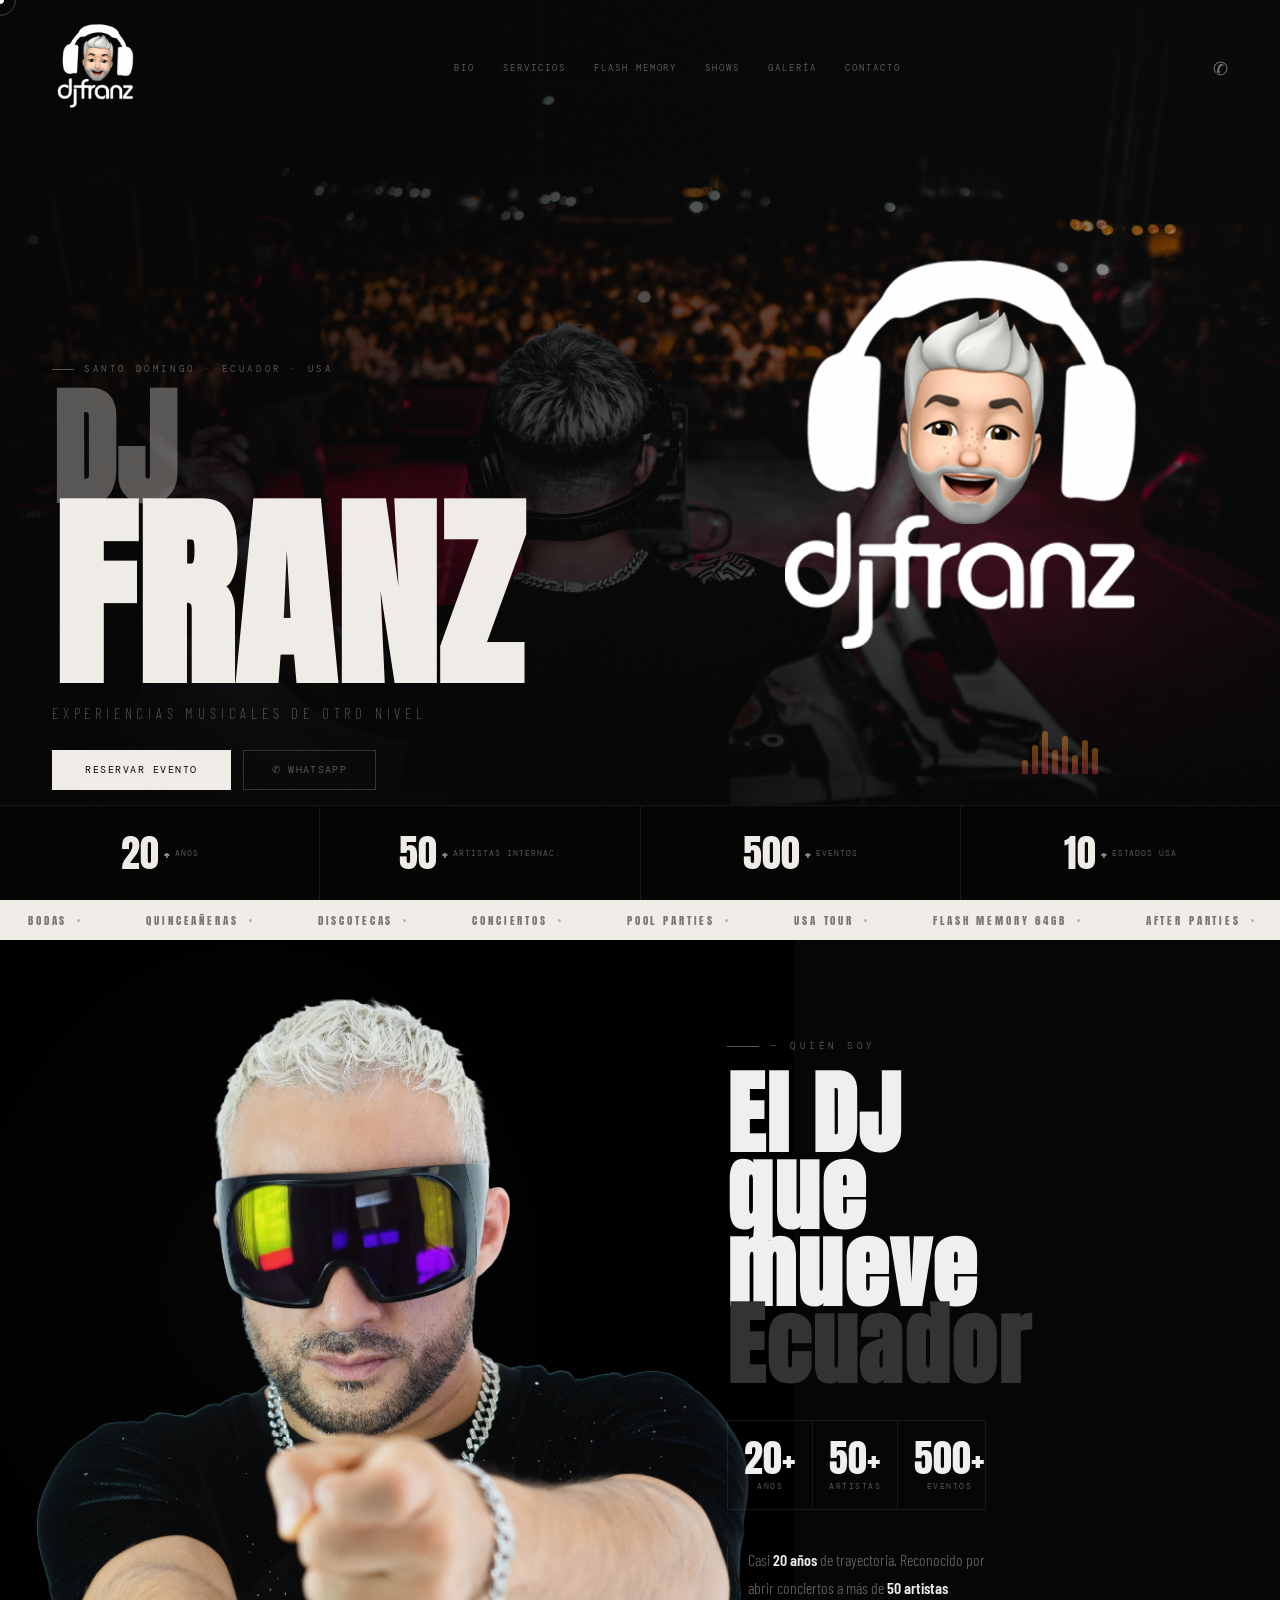
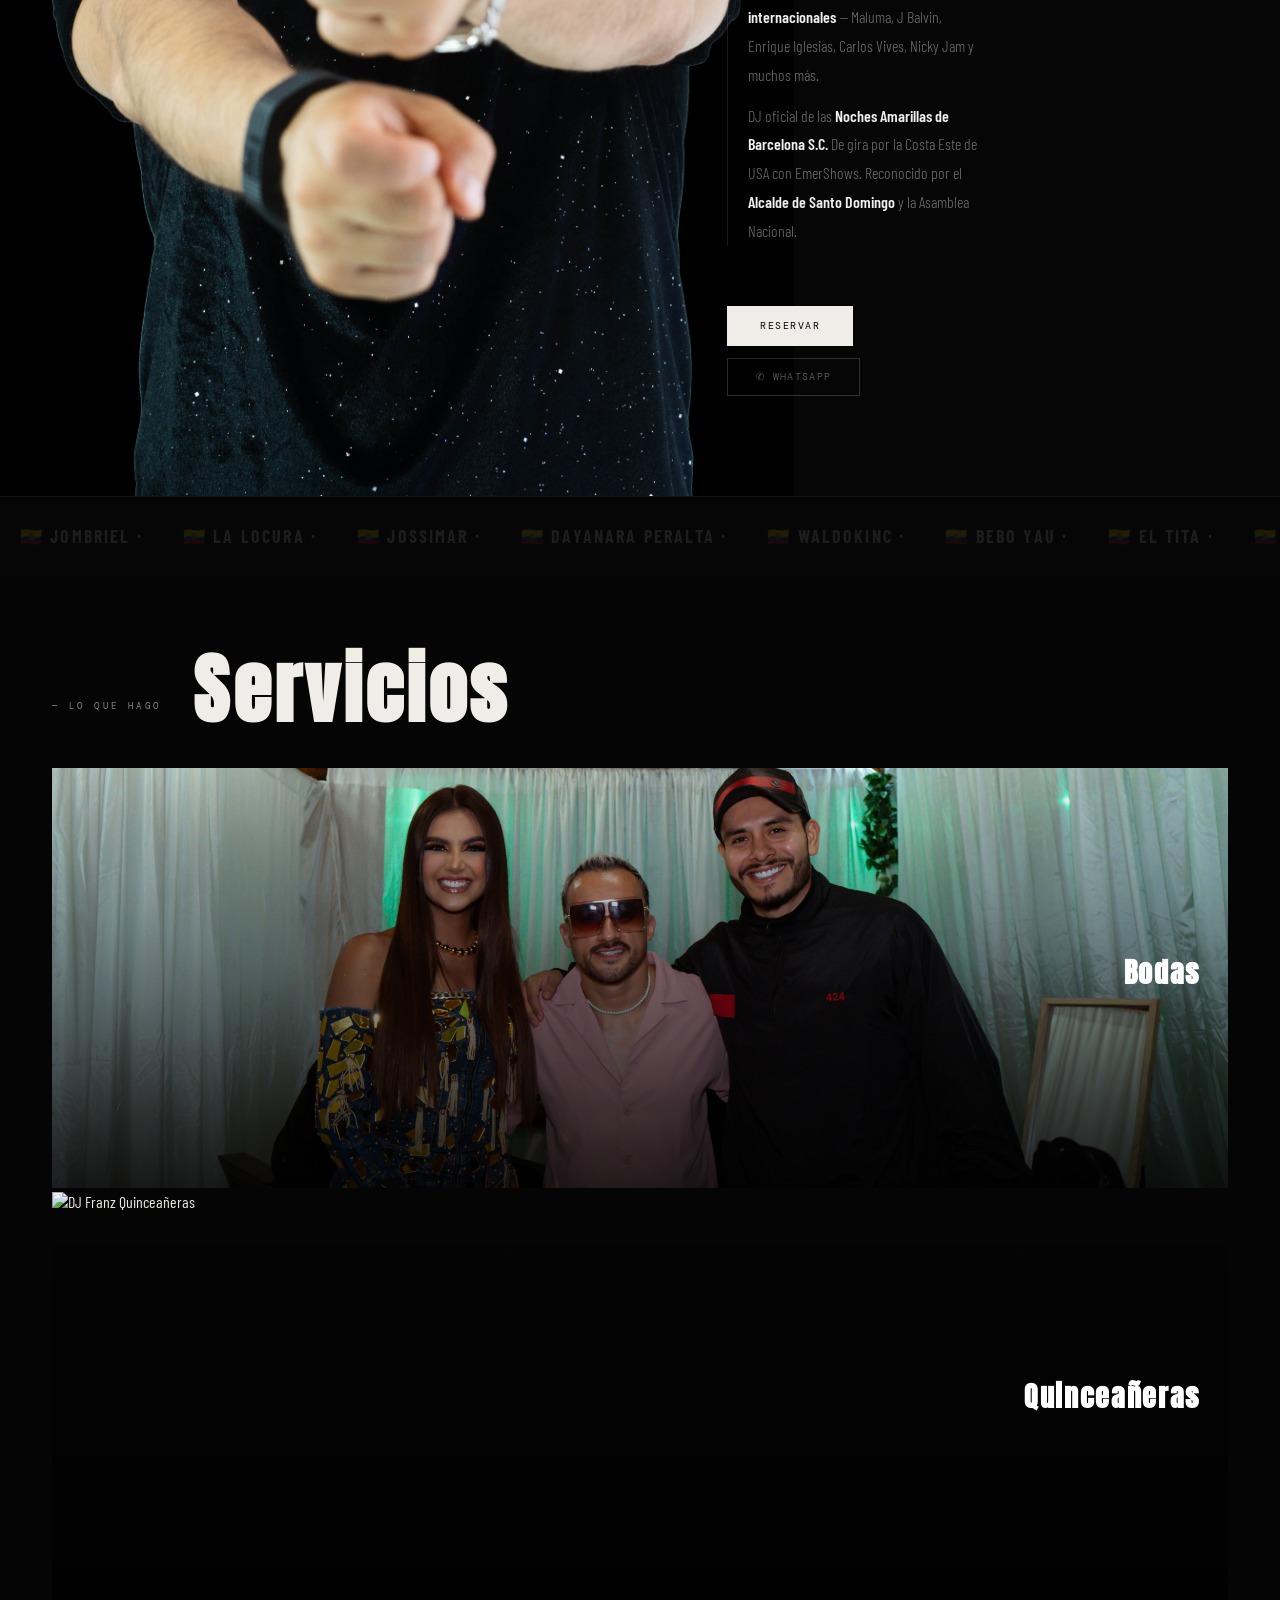
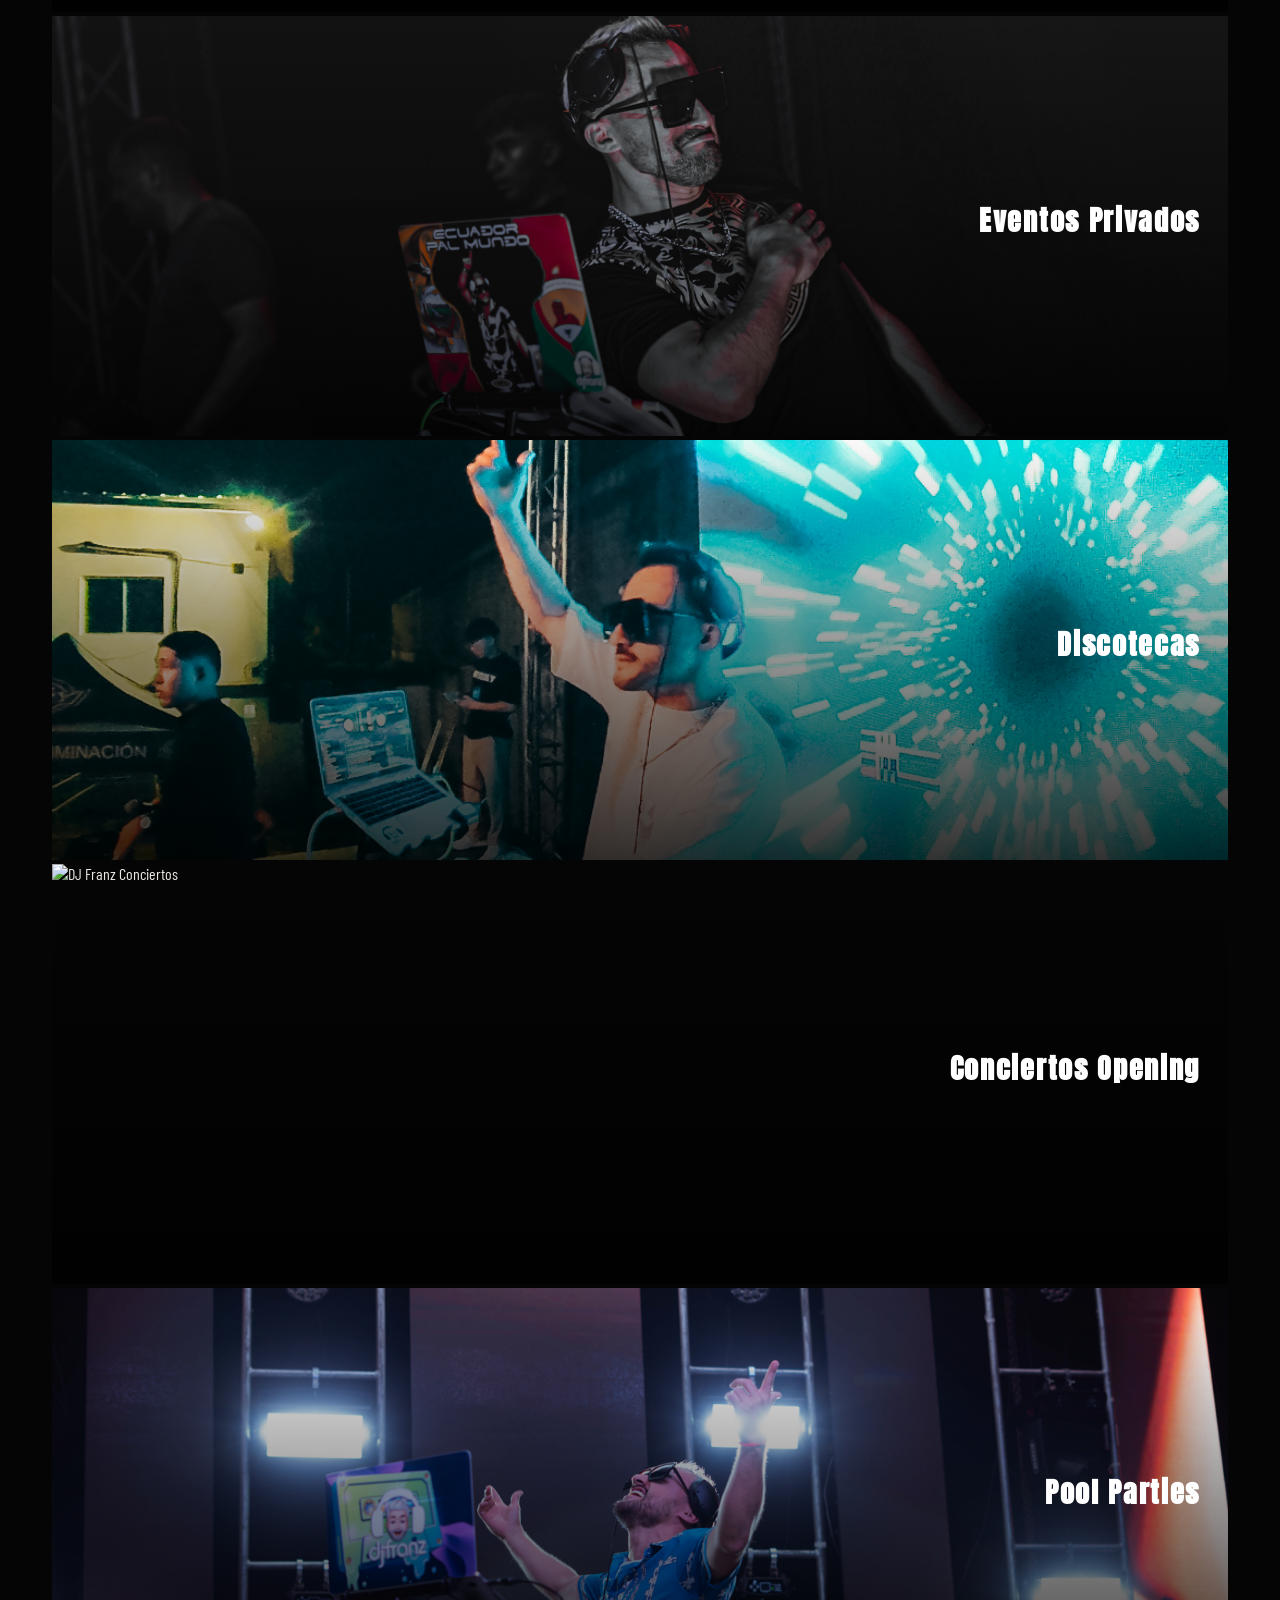
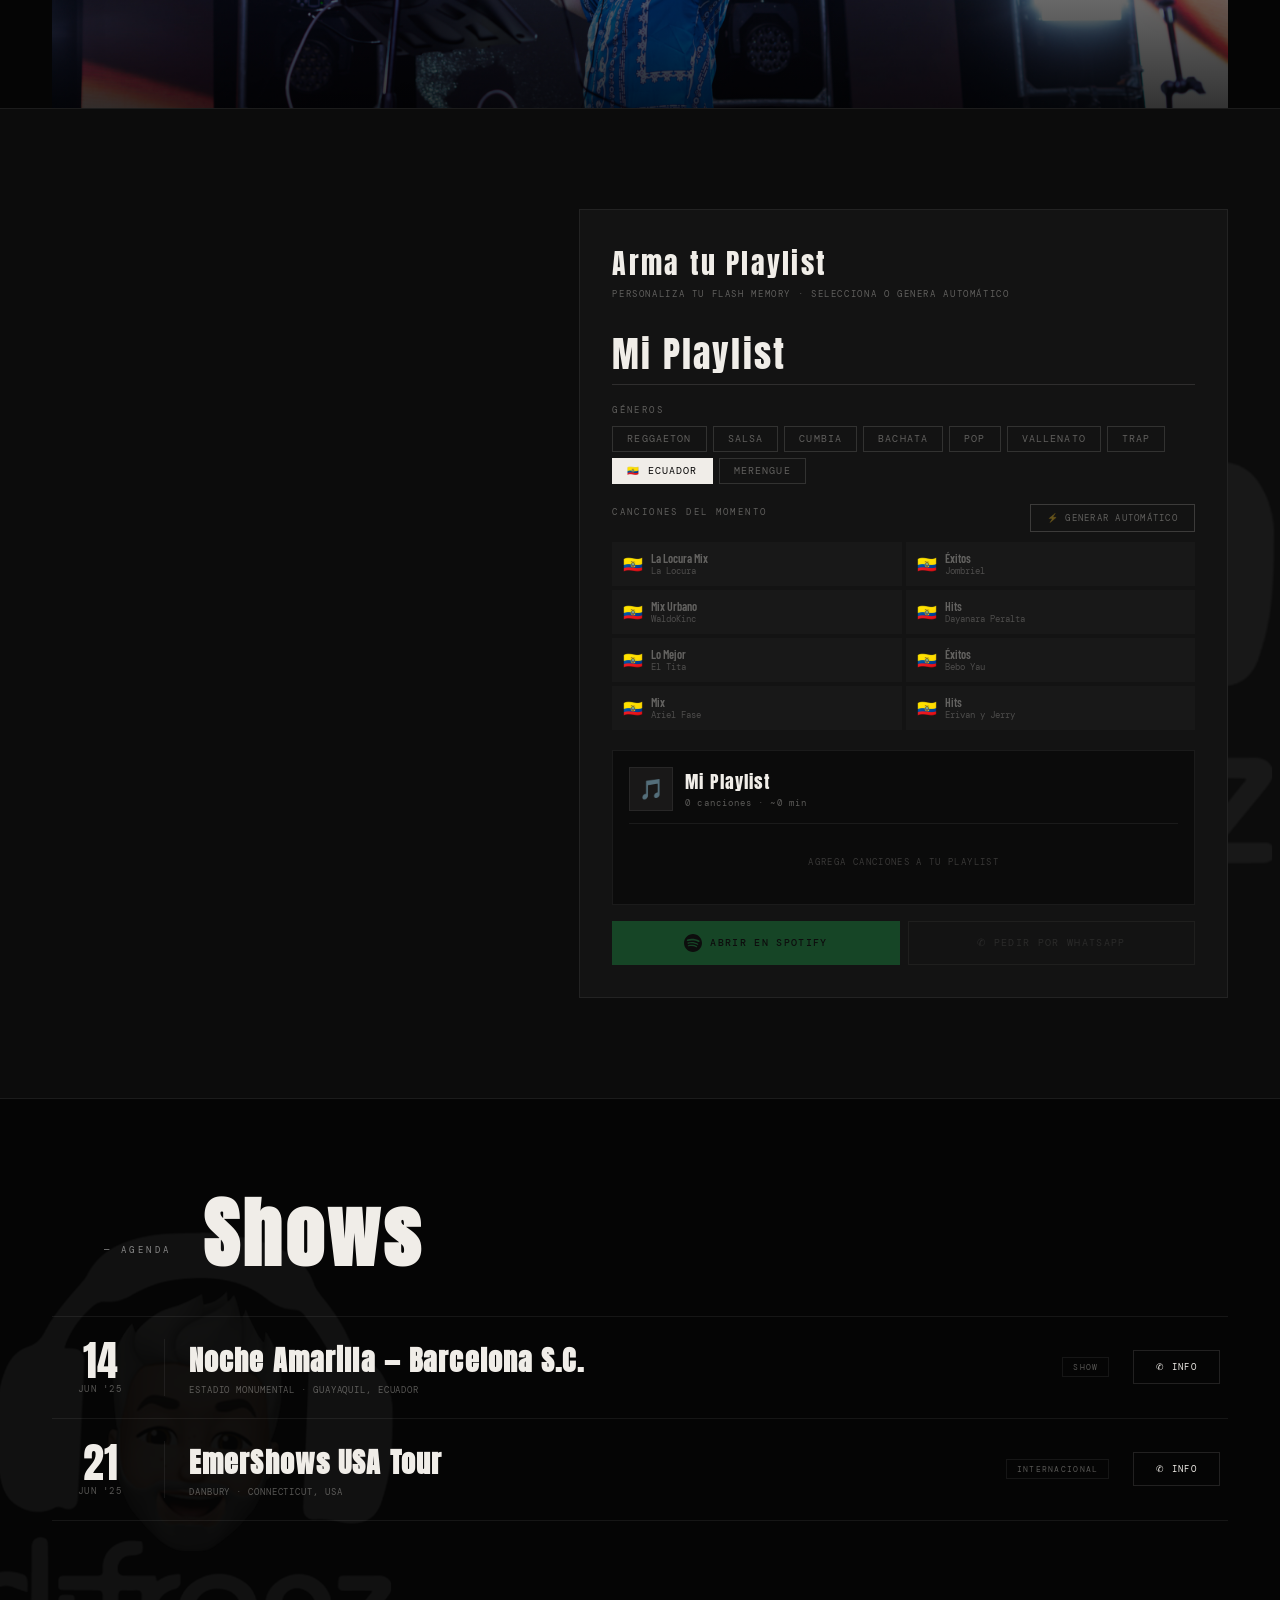
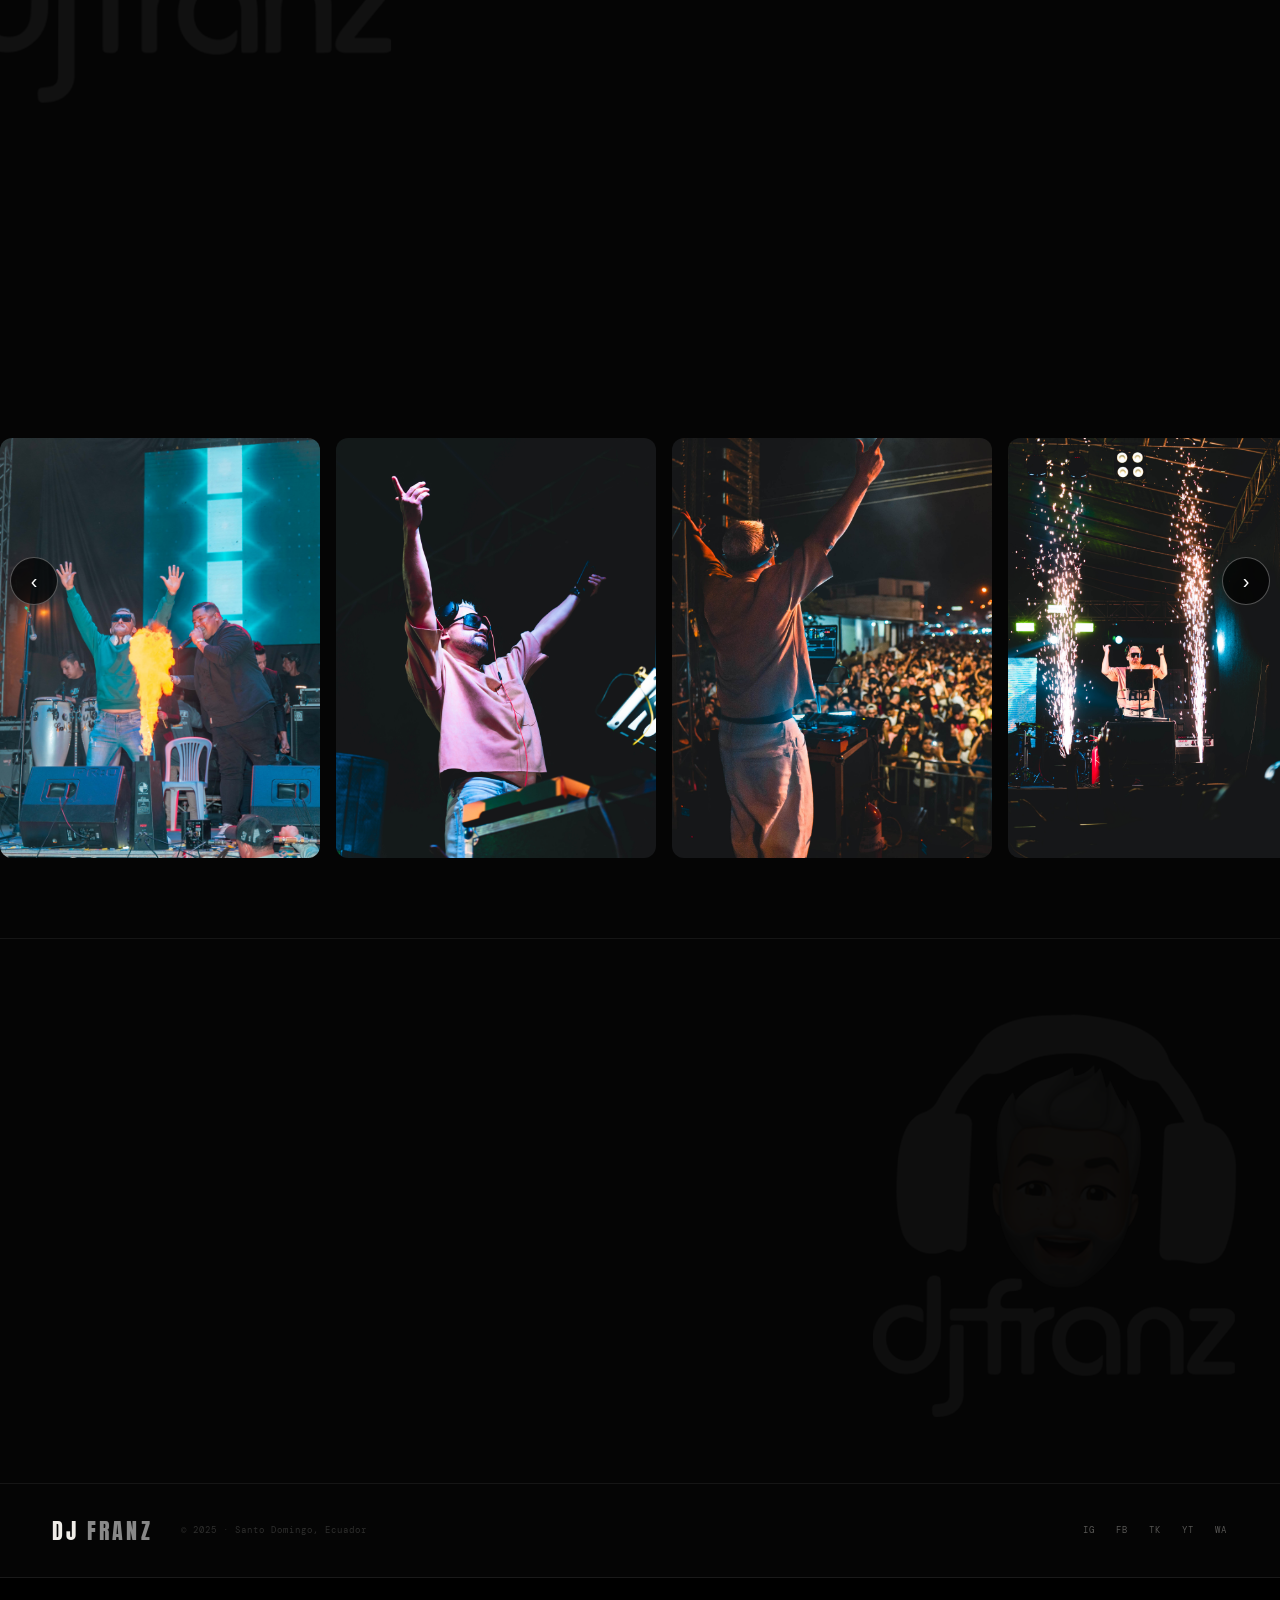
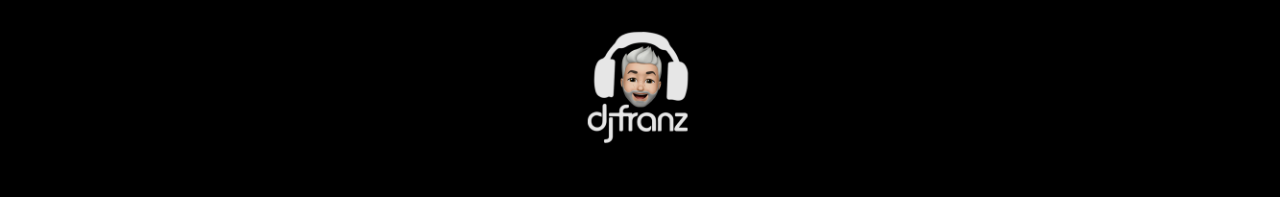
==== commit f70aeb95: "fix: ocultar logo hero en movil" ====
--- a/index.html
+++ b/index.html
@@ -137,6 +137,7 @@
 }
 
 @media(max-width:900px){
+  #hero-logo{display:none !important}
   .hero-logo-float{display:none !important}
   .about-photo{position:absolute !important;width:100% !important;height:100% !important;top:0 !important;right:0 !important;object-fit:cover !important;object-position:center top !important}
   .about-overlay{background:linear-gradient(to top,rgba(6,6,6,1) 40%,rgba(6,6,6,0.3) 100%) !important}
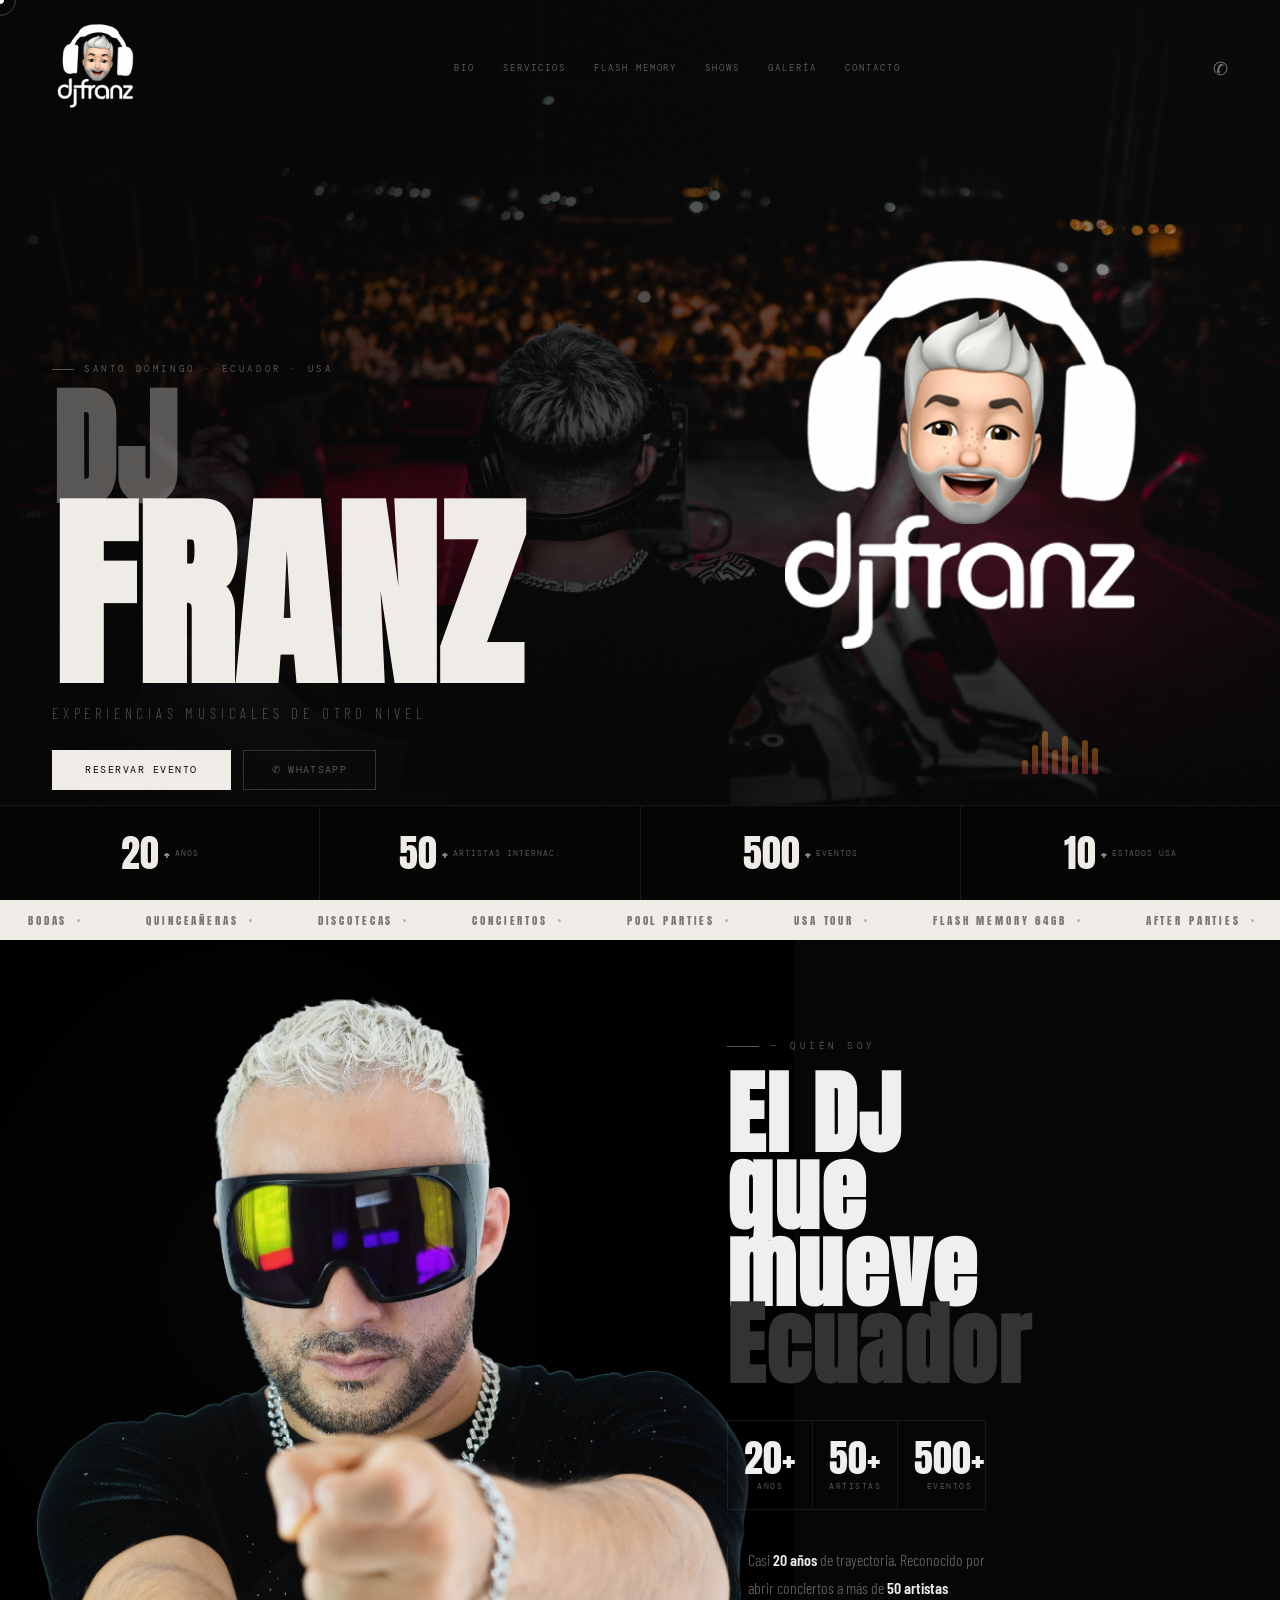
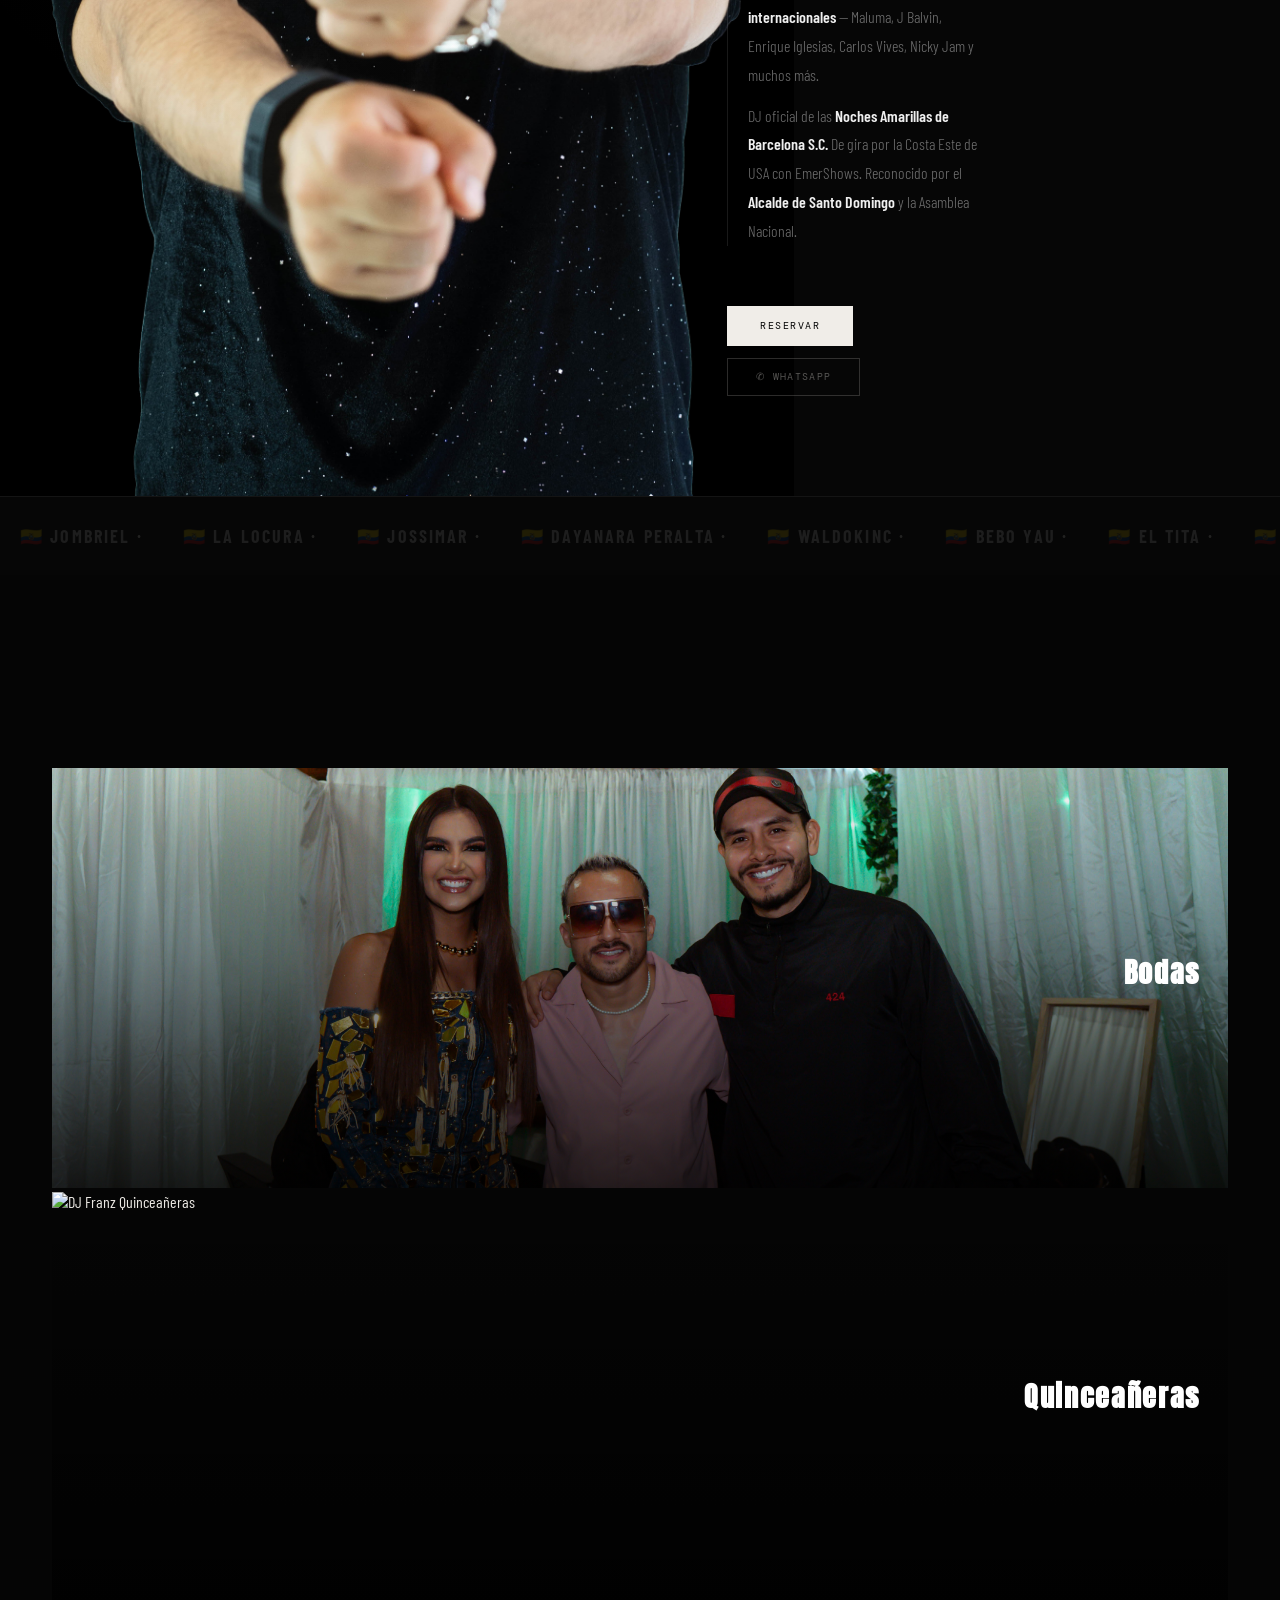
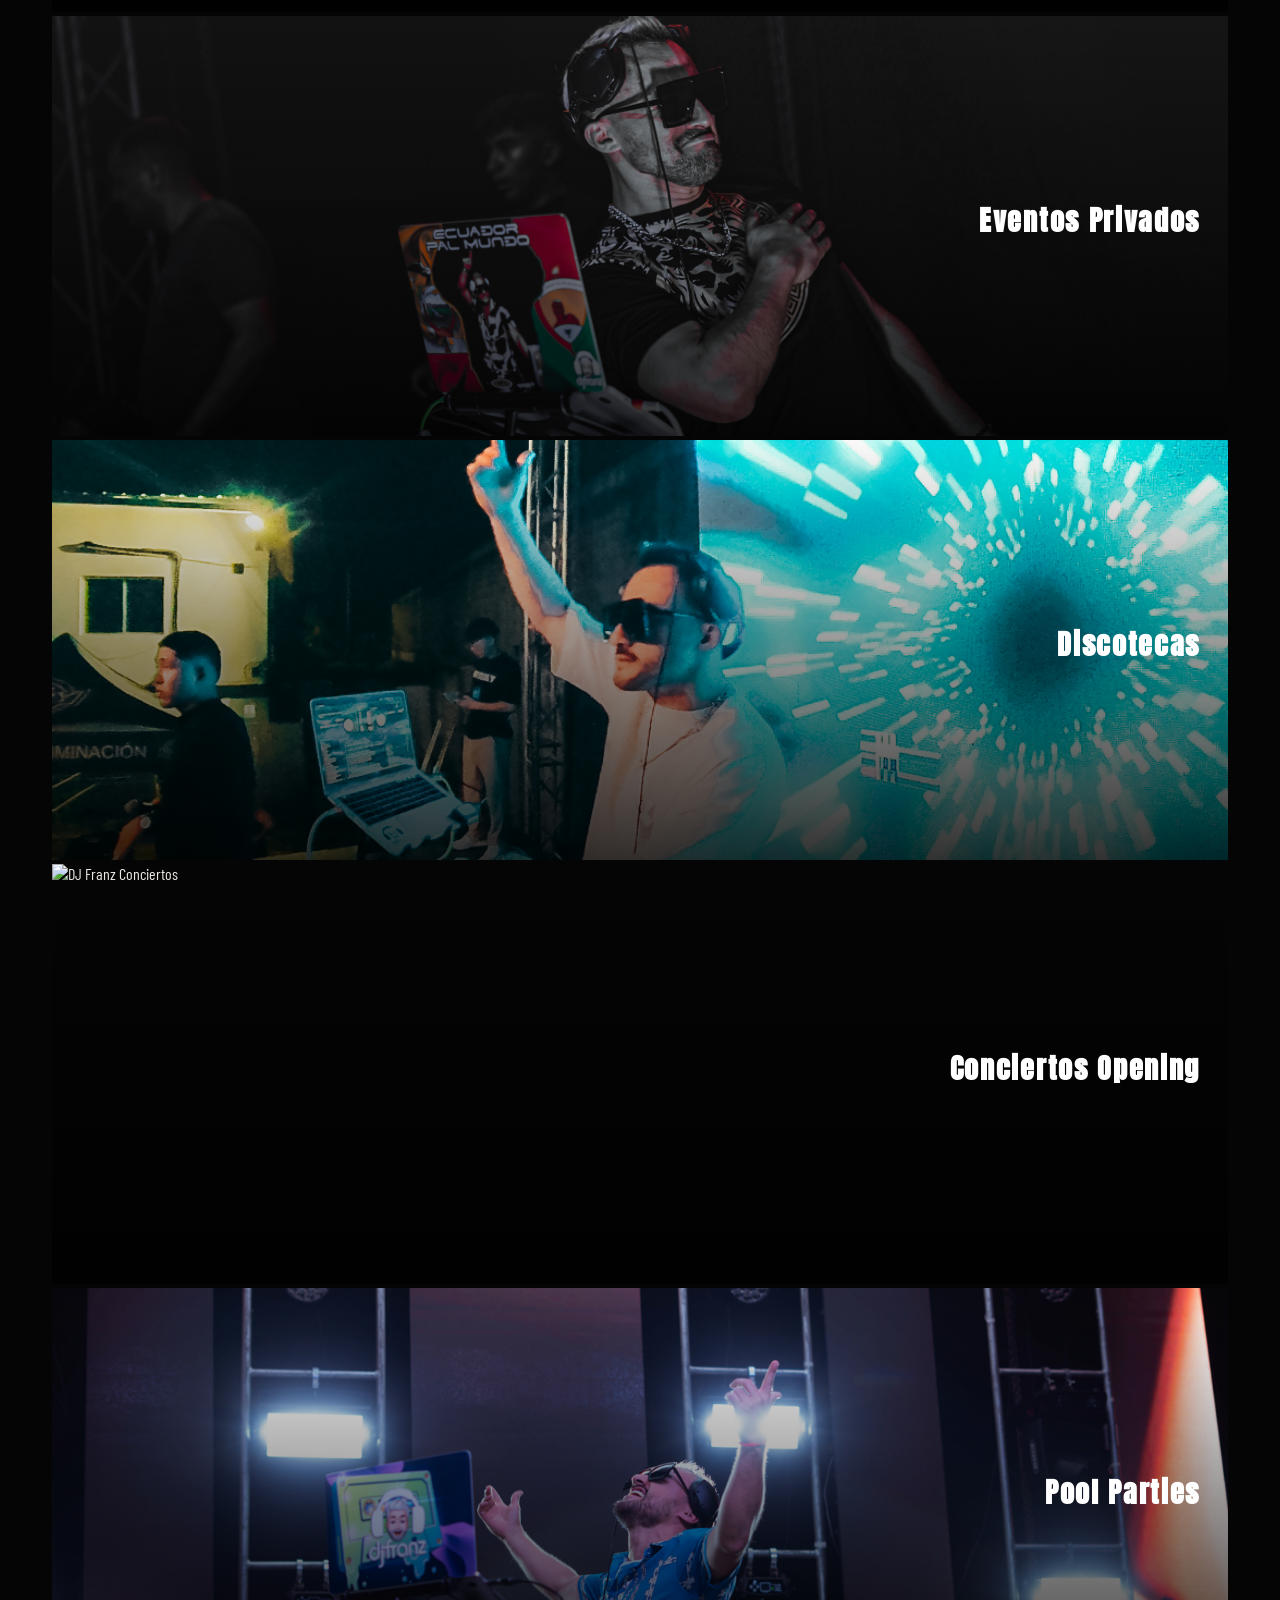
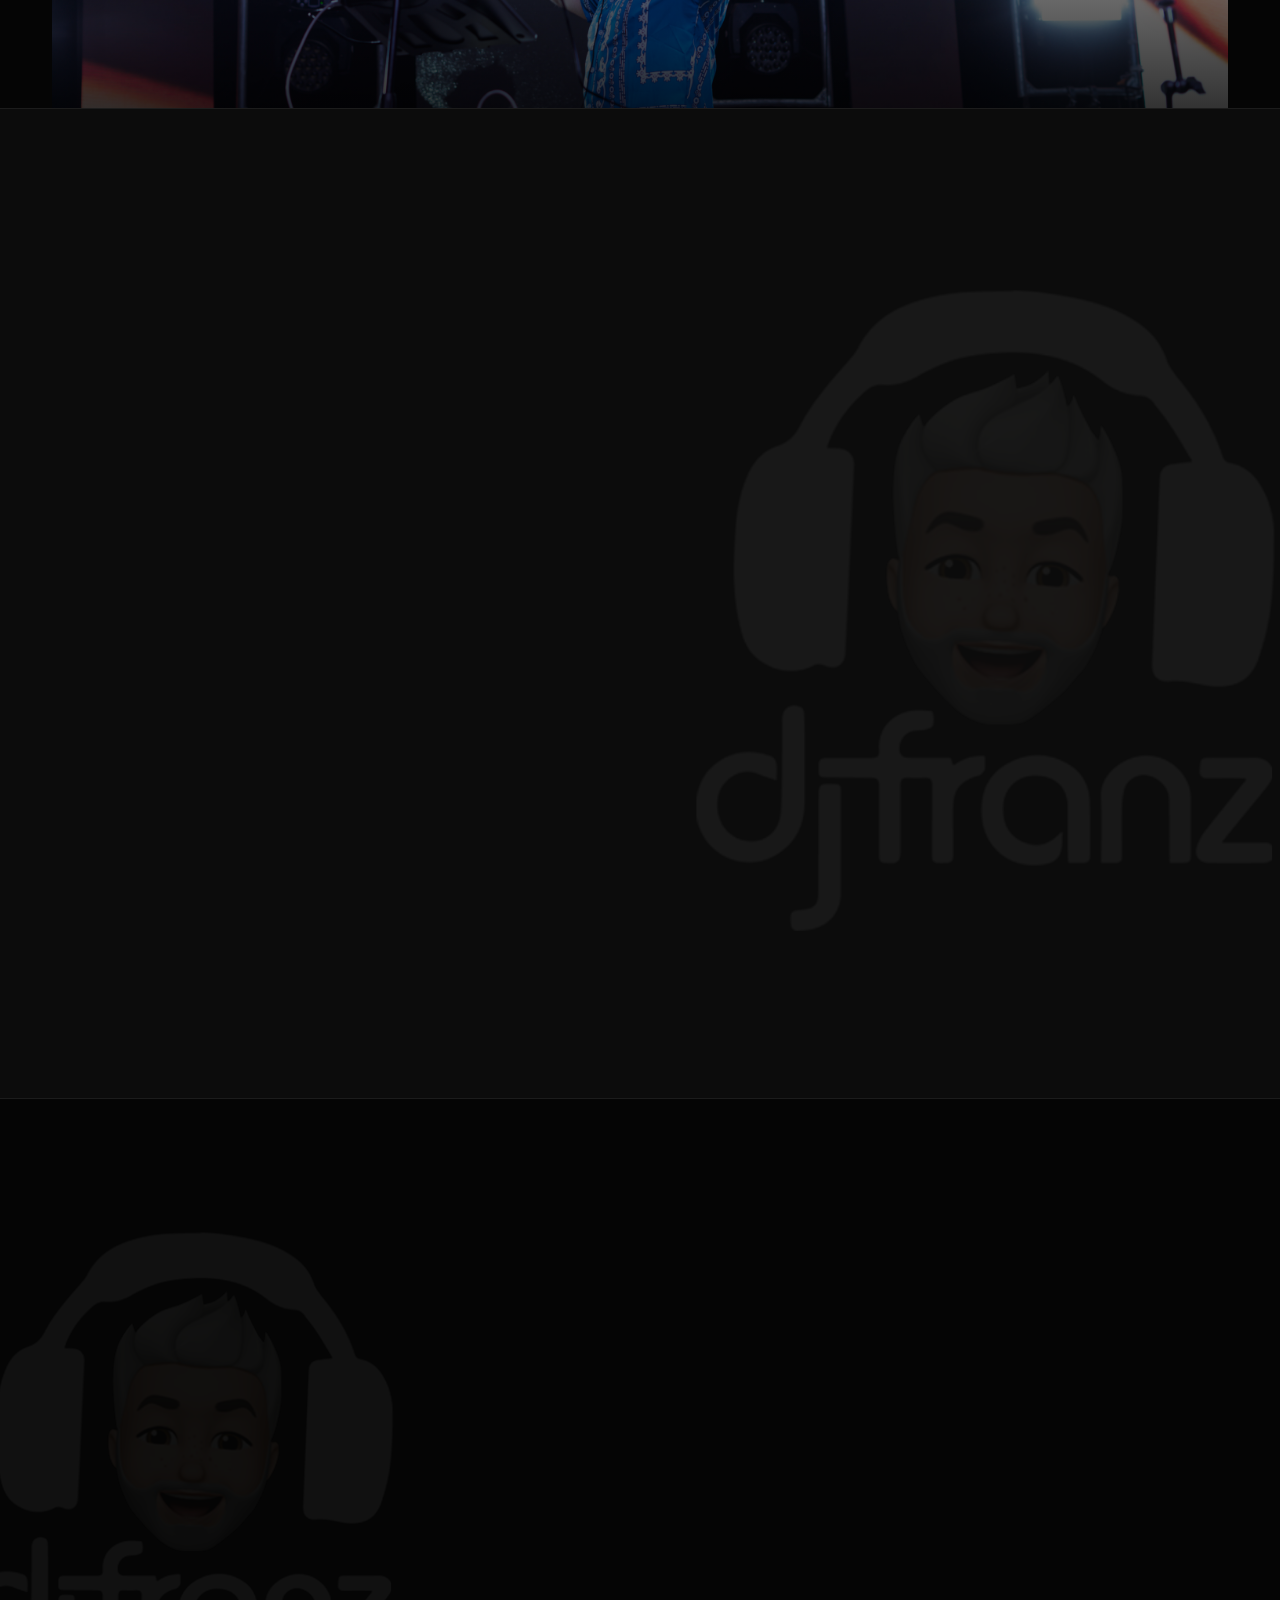
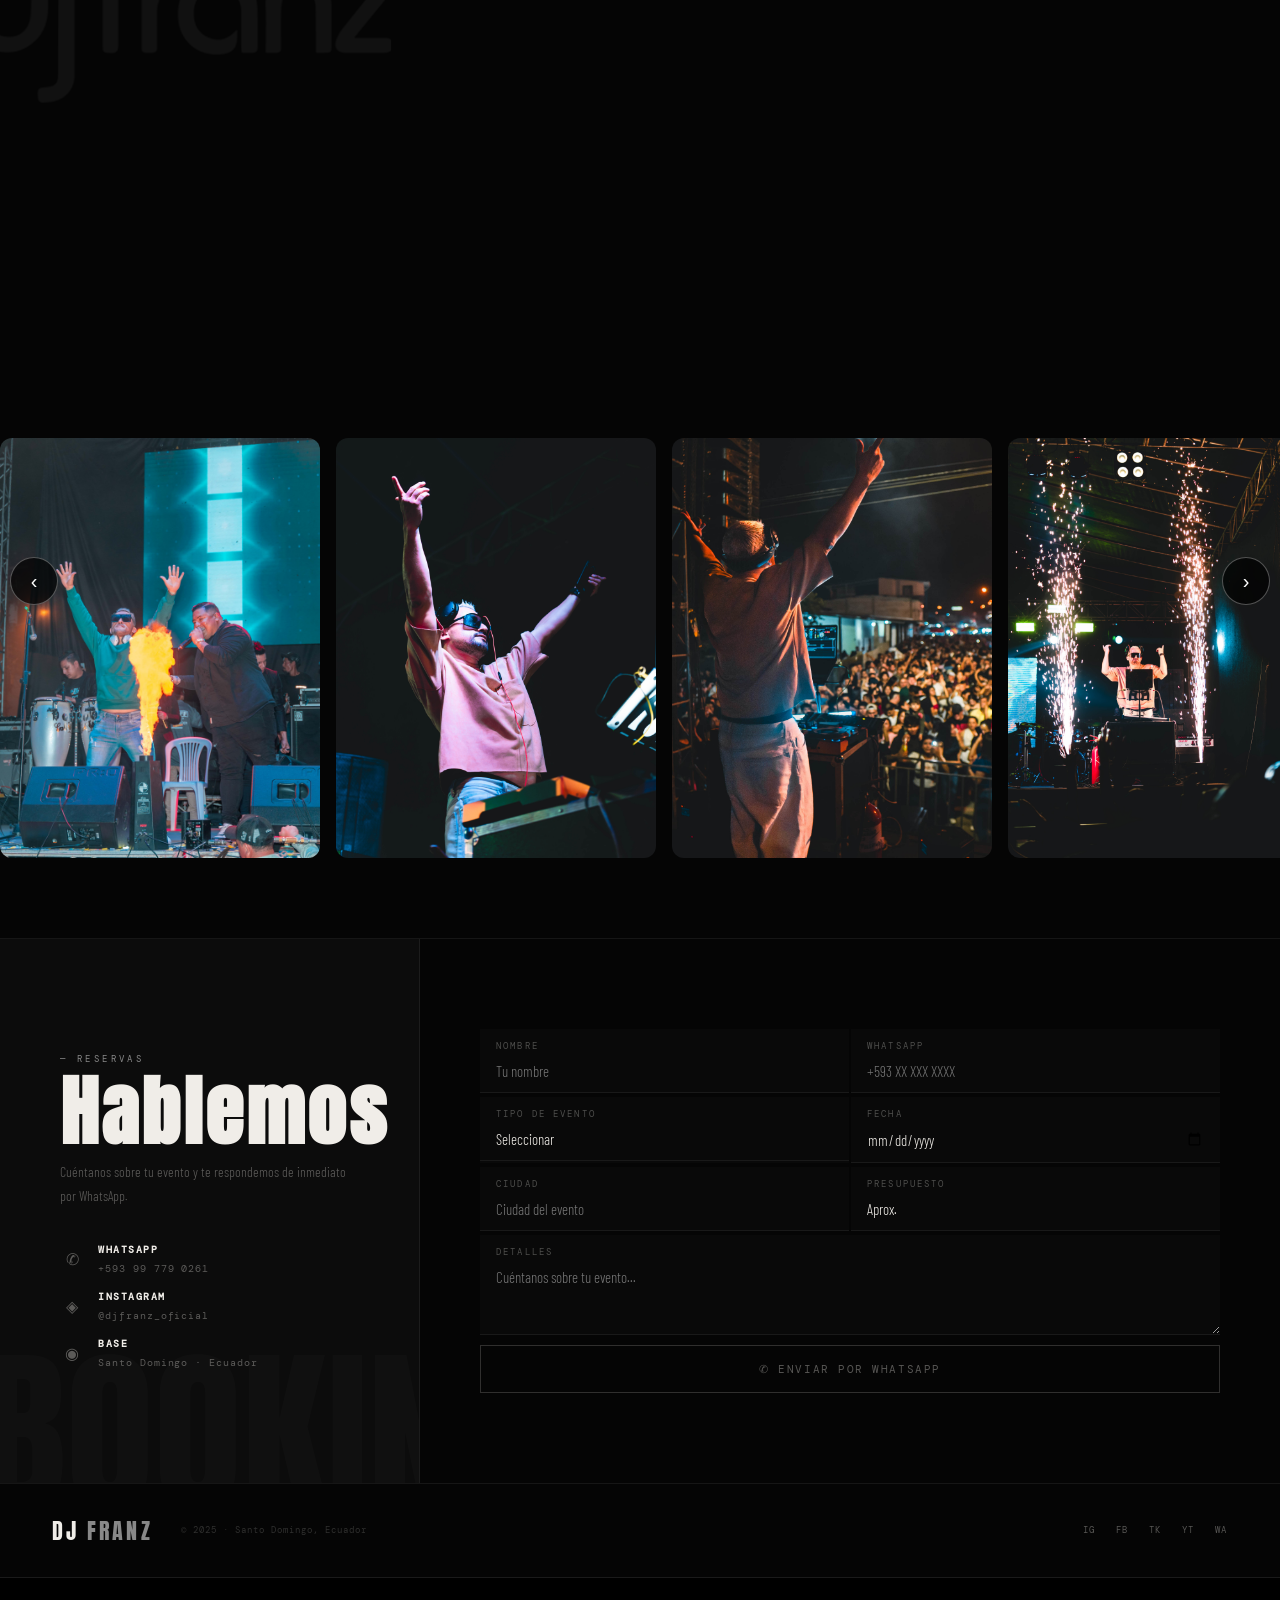
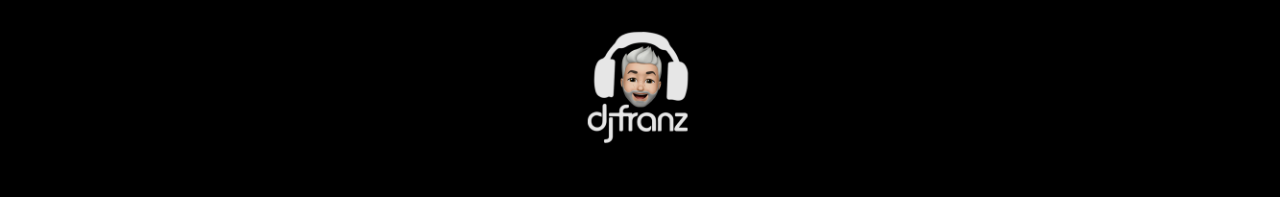
==== commit 4f1df1c1: "fix: movil bio foto arriba texto abajo sin overlay" ====
--- a/index.html
+++ b/index.html
@@ -139,9 +139,9 @@
 @media(max-width:900px){
   #hero-logo{display:none !important}
   .hero-logo-float{display:none !important}
-  .about-photo{position:absolute !important;width:100% !important;height:100% !important;top:0 !important;right:0 !important;object-fit:cover !important;object-position:center top !important}
-  .about-overlay{background:linear-gradient(to top,rgba(6,6,6,1) 40%,rgba(6,6,6,0.3) 100%) !important}
-  .about-content{width:100% !important;padding:40px 24px !important;min-height:auto !important;margin-top:55vh !important;position:relative !important;z-index:3 !important}
+  .about-photo{position:relative !important;width:100% !important;height:75vw !important;top:auto !important;right:auto !important;object-fit:cover !important;object-position:center top !important}
+  .about-overlay{display:none !important}
+  .about-content{position:relative !important;width:100% !important;padding:32px 20px !important;min-height:auto !important;margin-top:0 !important;background:#060606 !important;z-index:3 !important}
   .about-h{font-size:13vw !important}
 }
 }
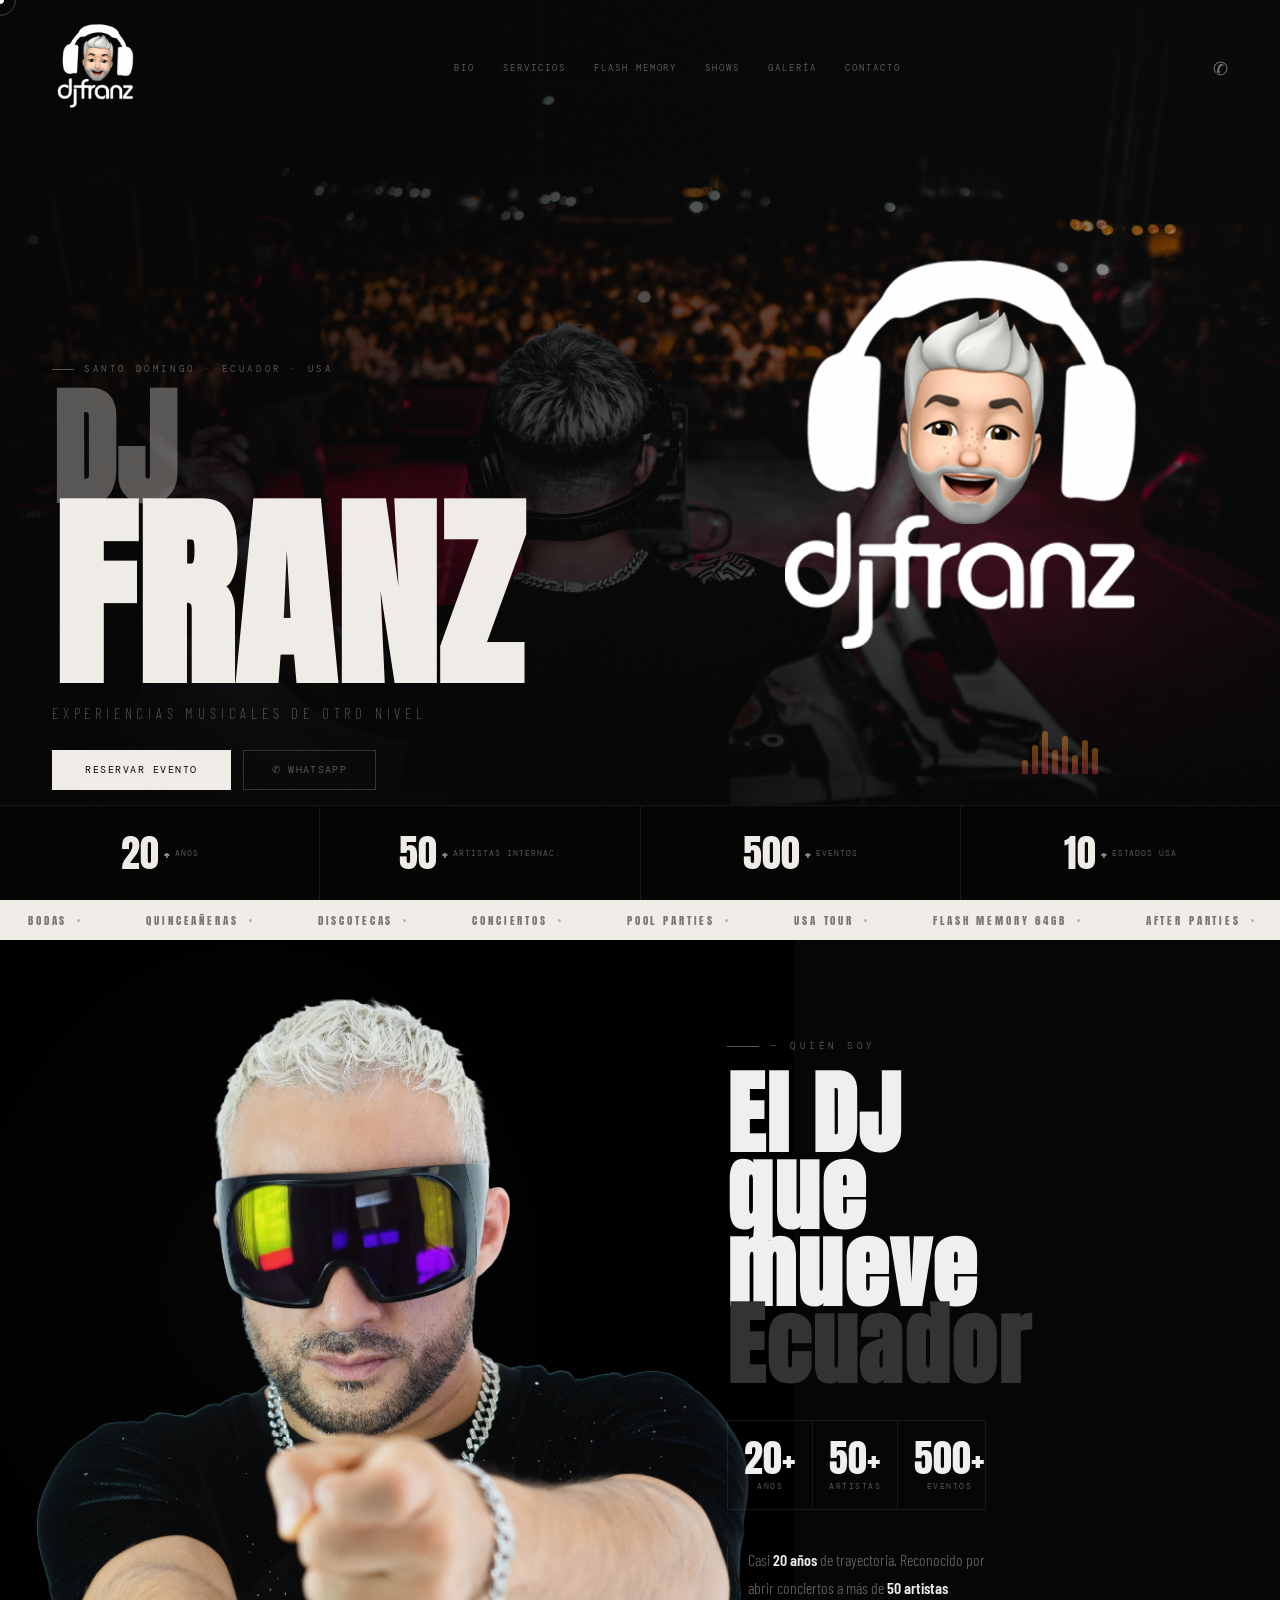
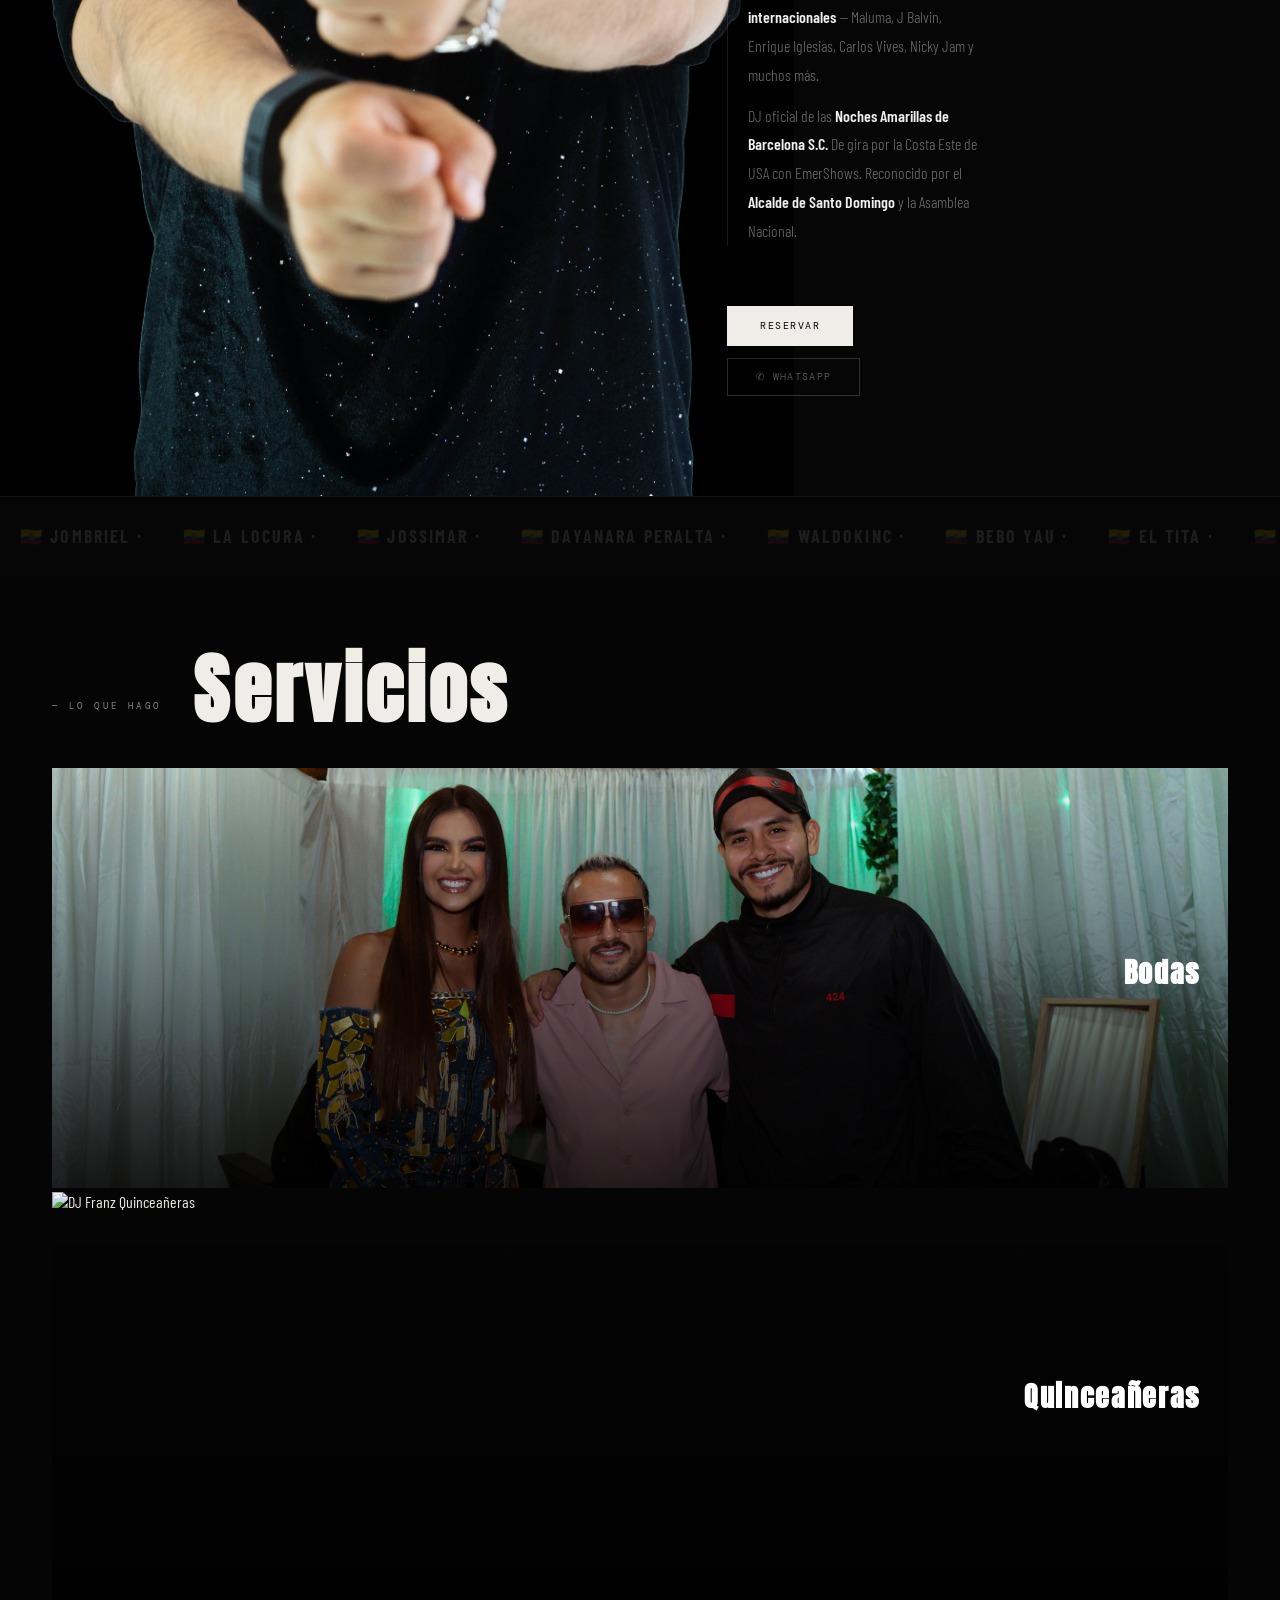
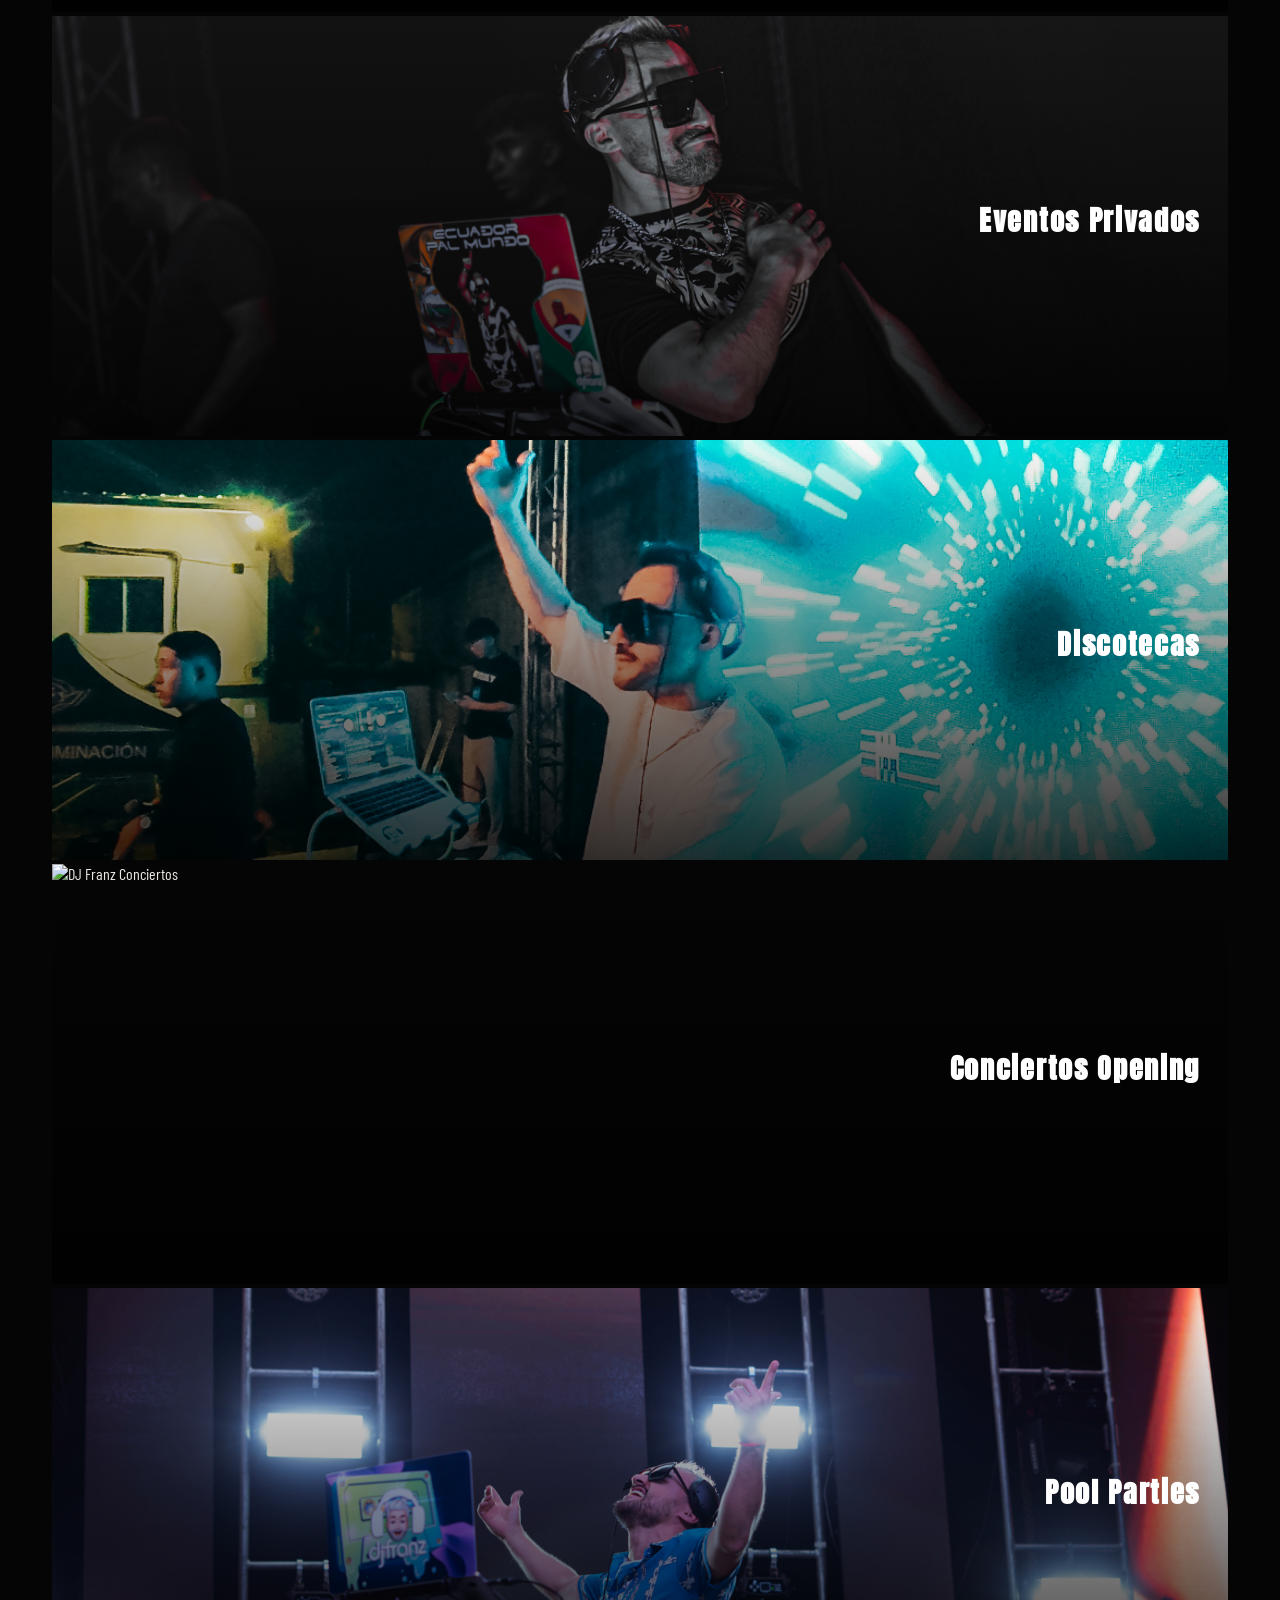
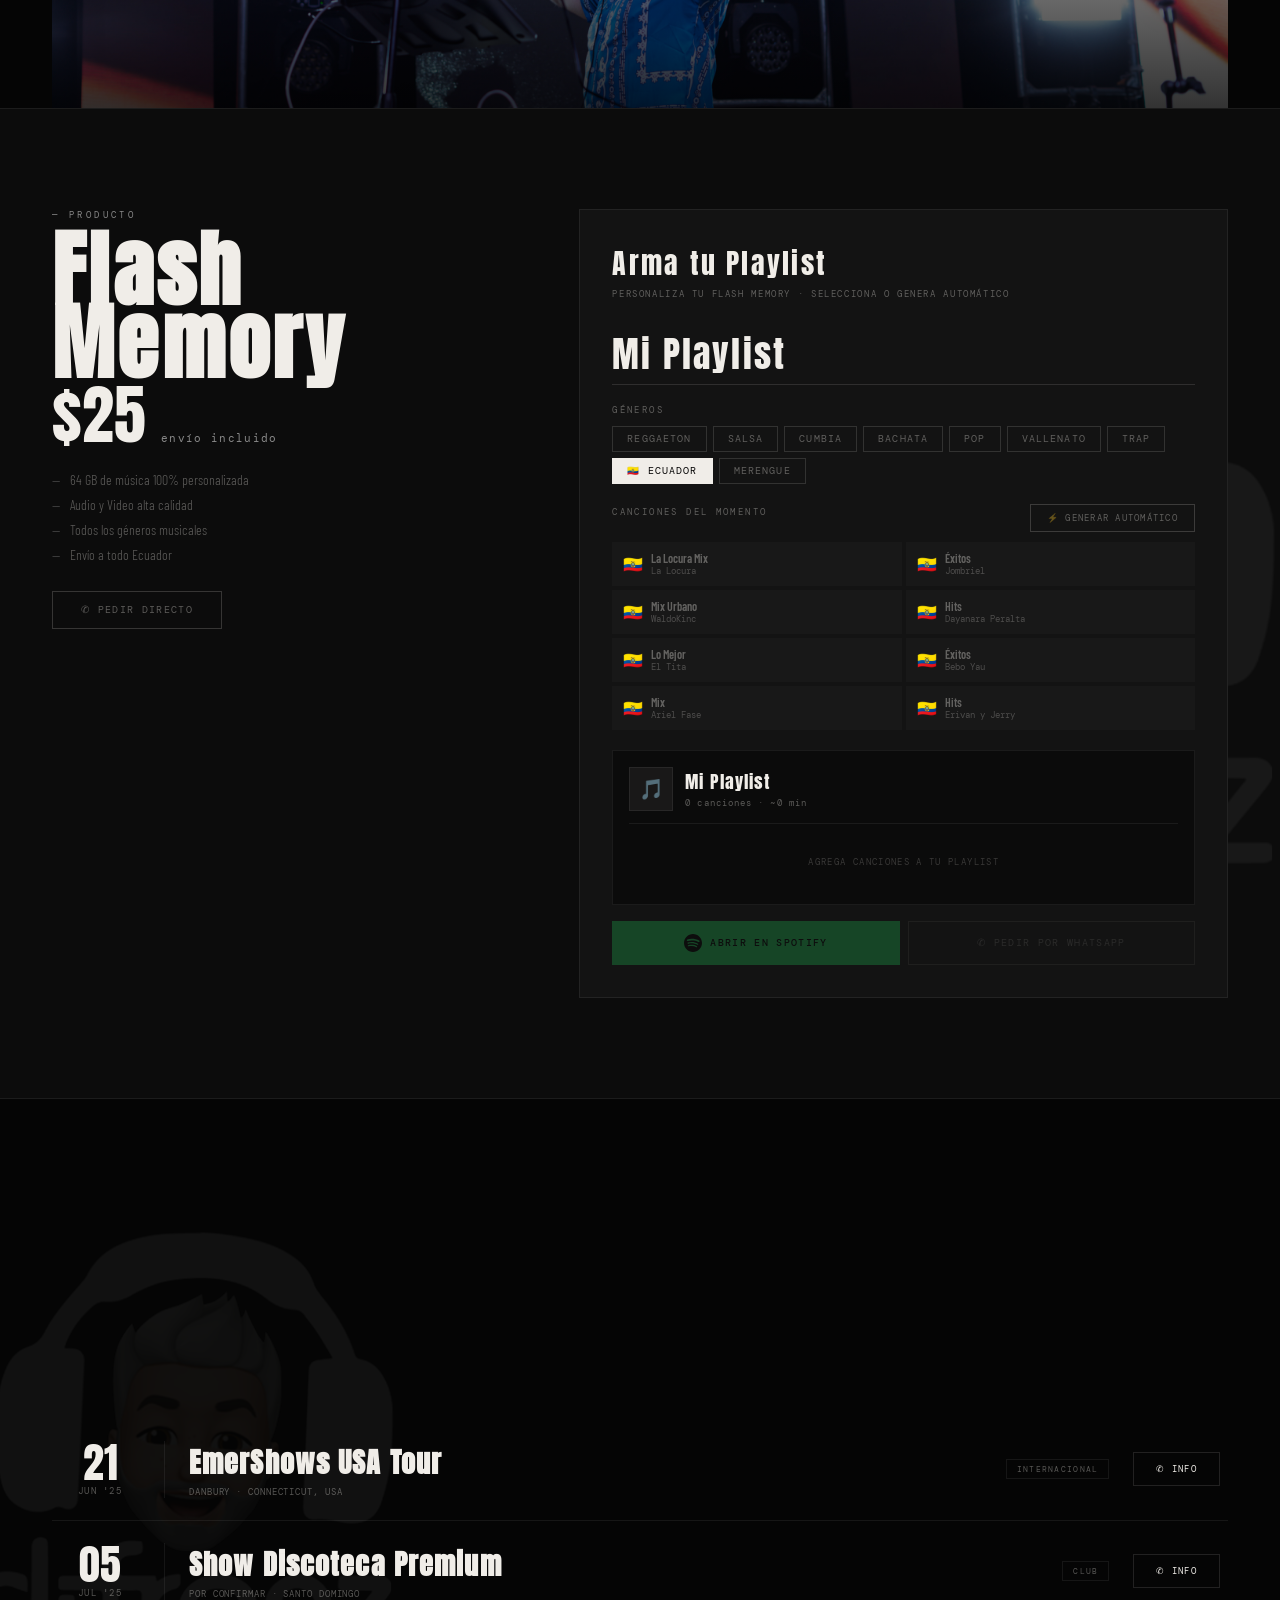
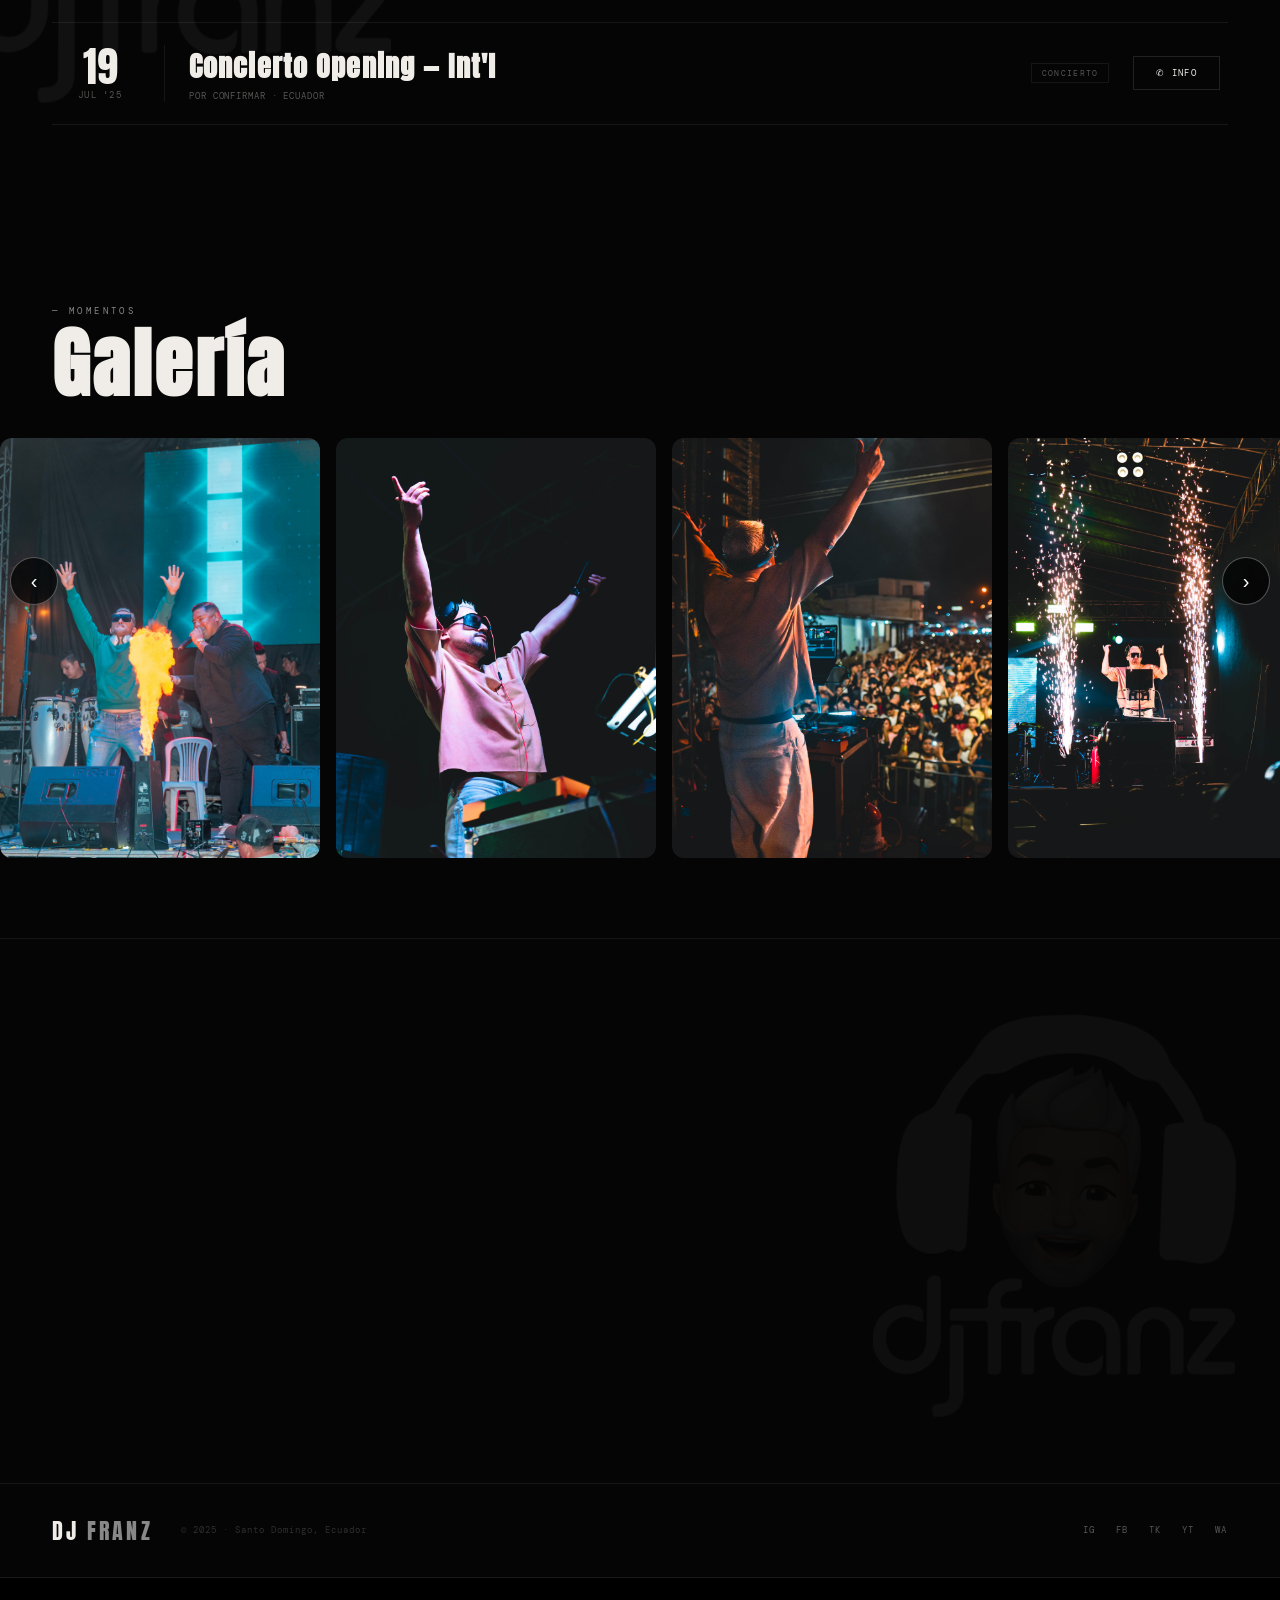
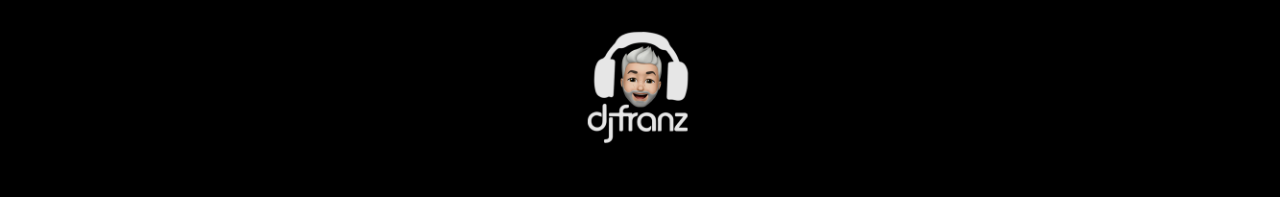
==== commit 47e61b35: "fix: ecuador dorado movil" ====
--- a/index.html
+++ b/index.html
@@ -143,6 +143,7 @@
   .about-overlay{display:none !important}
   .about-content{position:relative !important;width:100% !important;padding:32px 20px !important;min-height:auto !important;margin-top:0 !important;background:#060606 !important;z-index:3 !important}
   .about-h{font-size:13vw !important}
+  .about-h em{color:#C9A84C !important}
 }
 }
 </style>
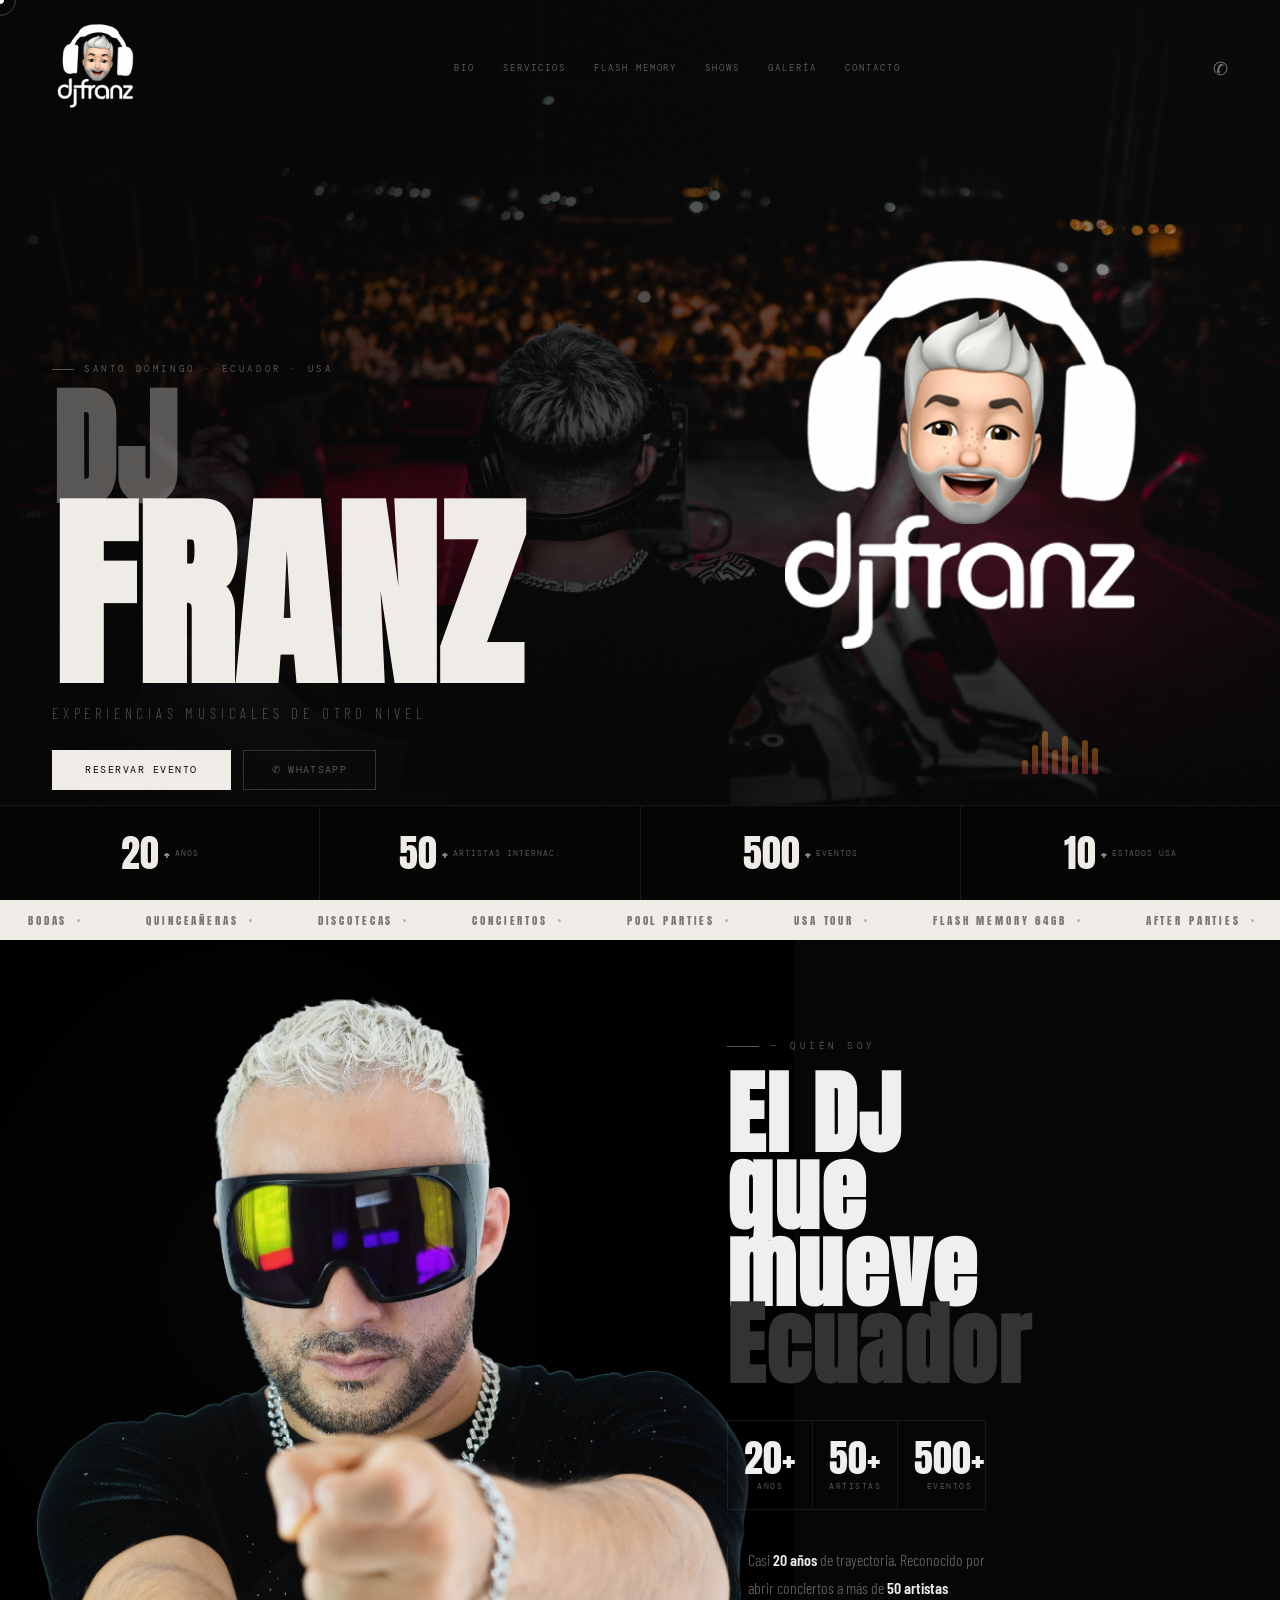
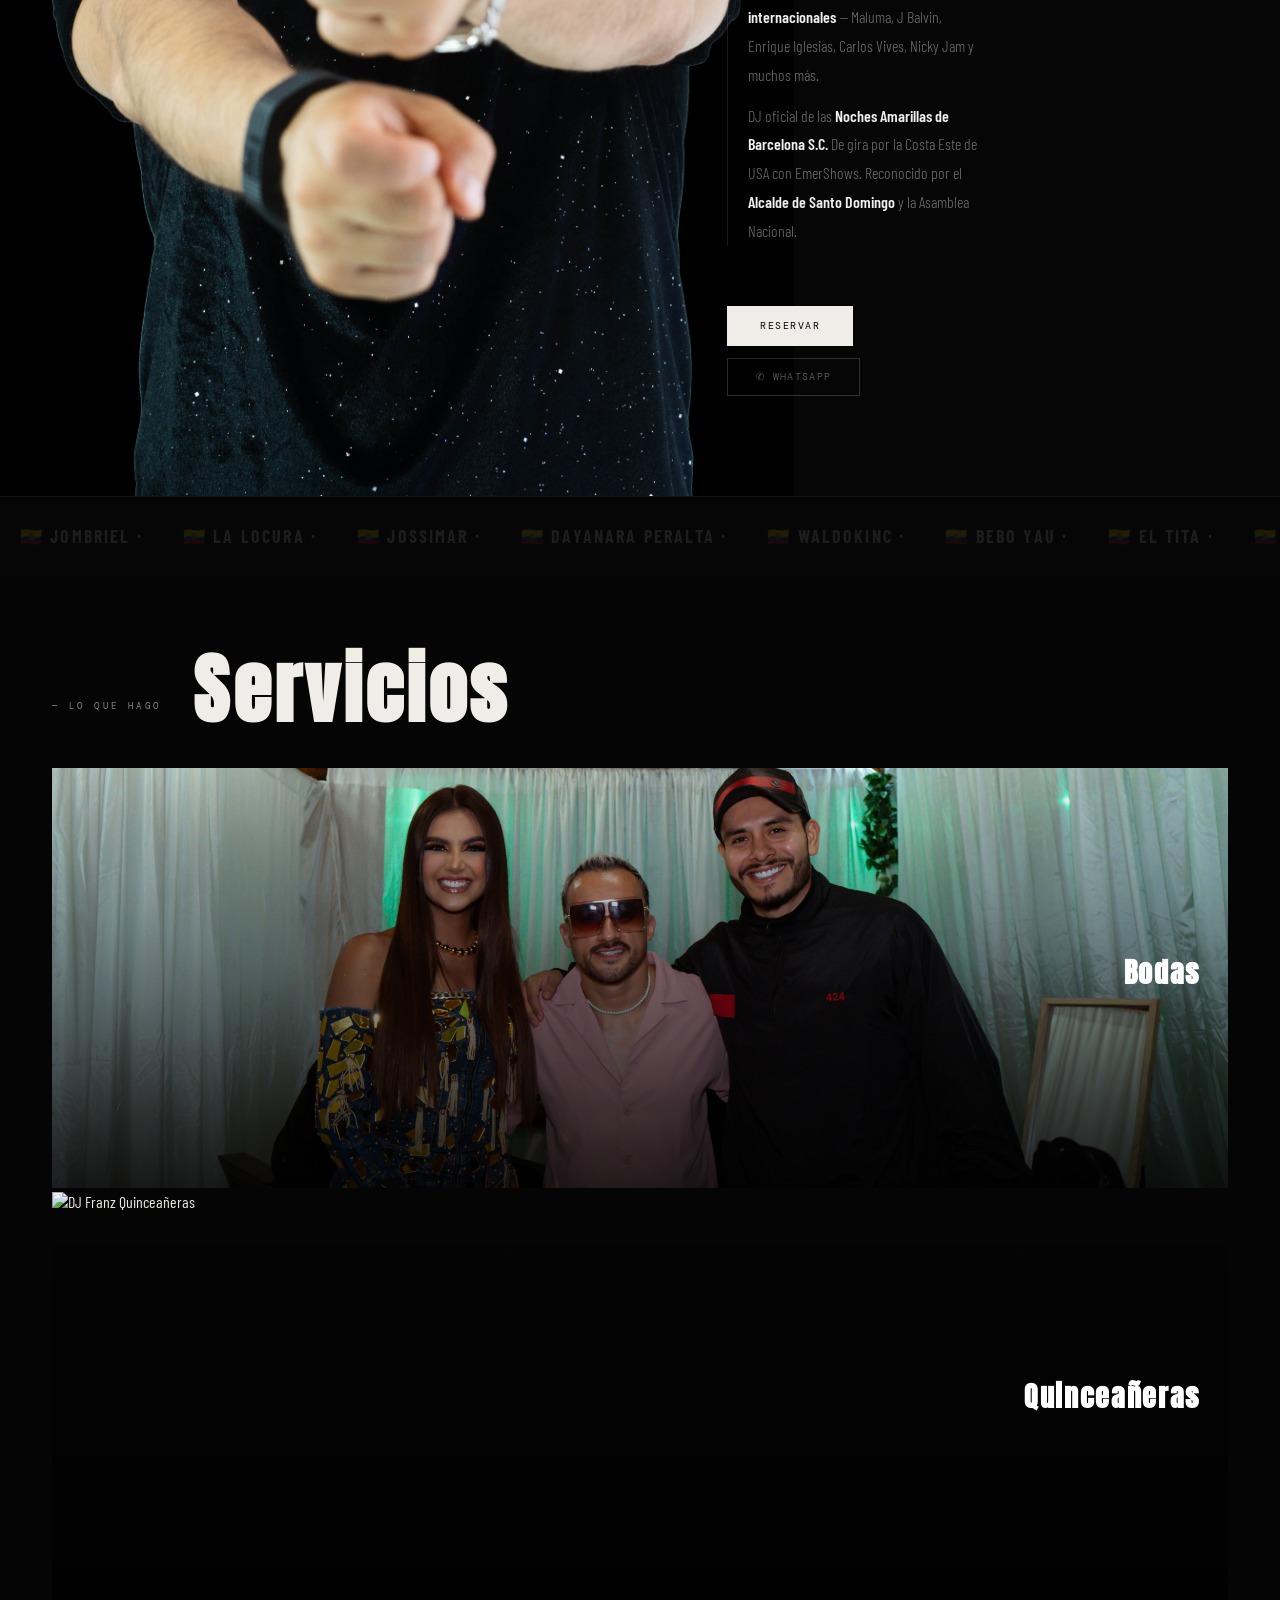
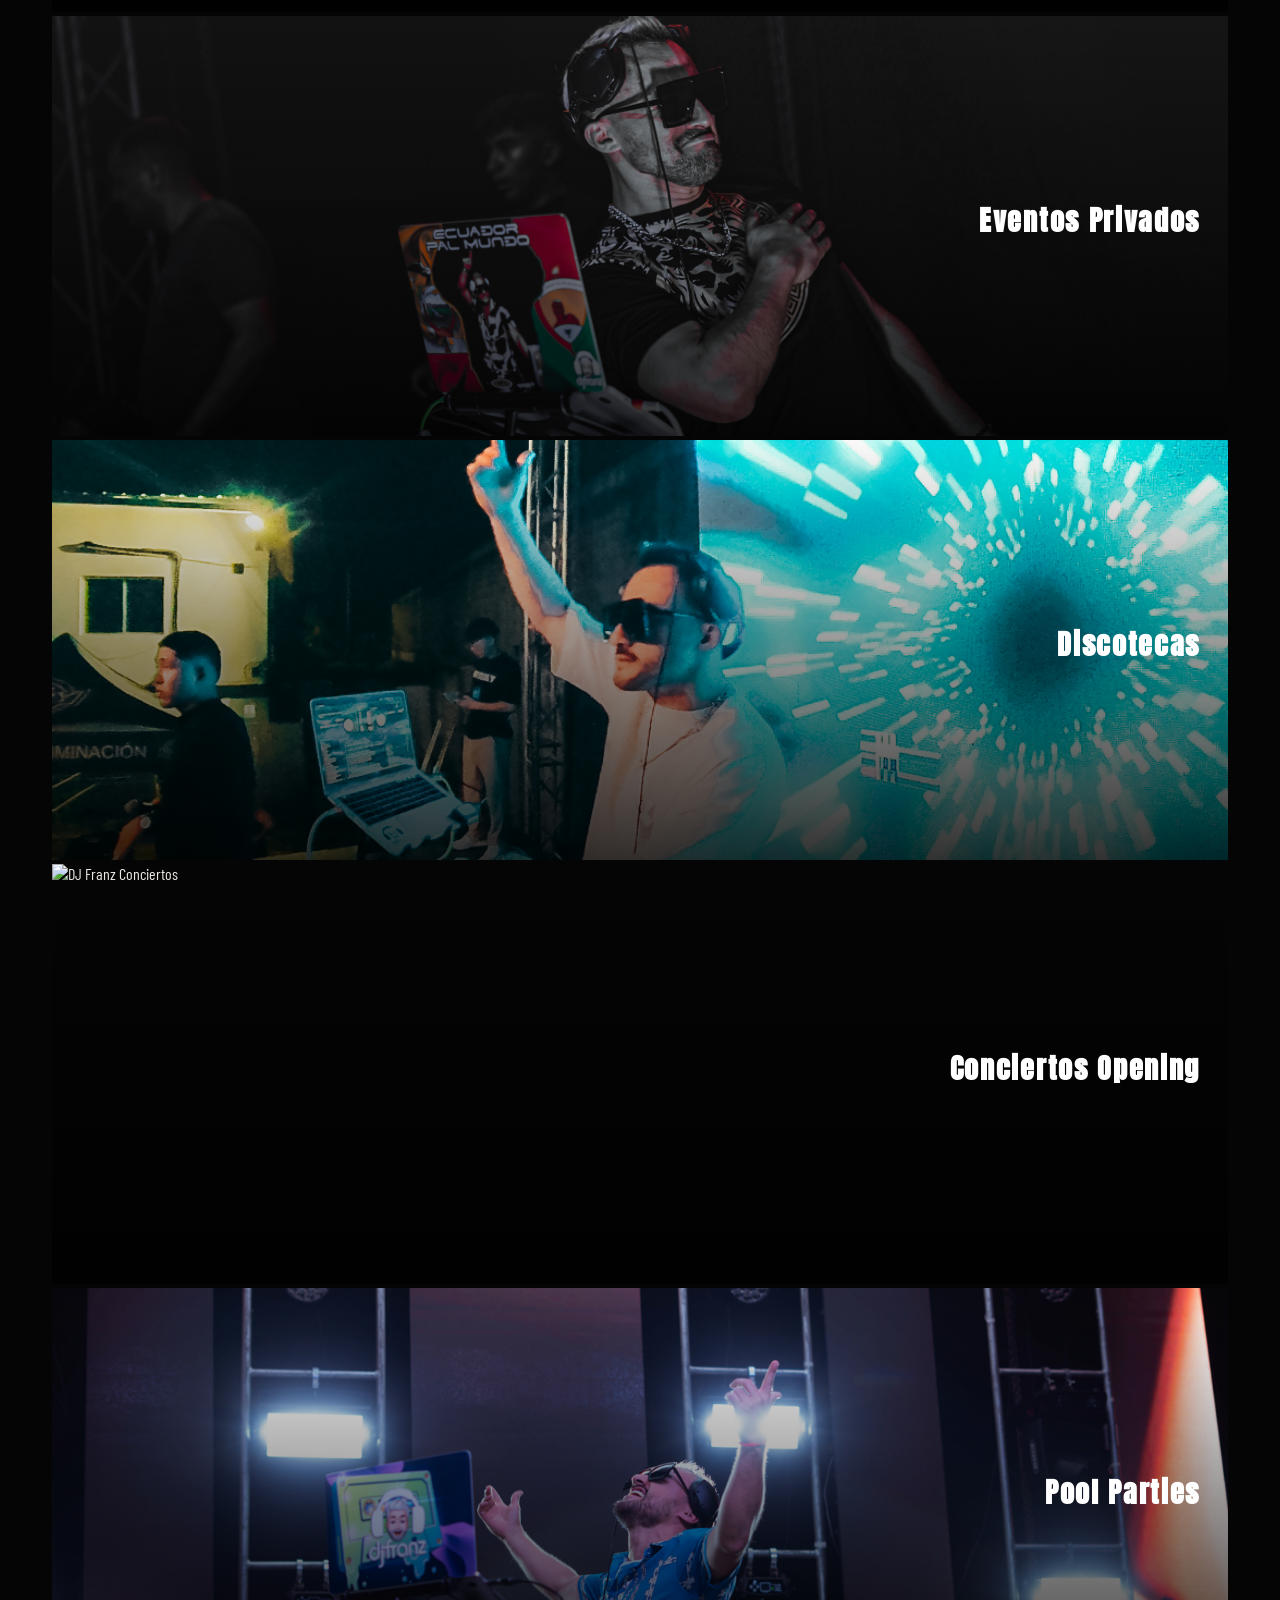
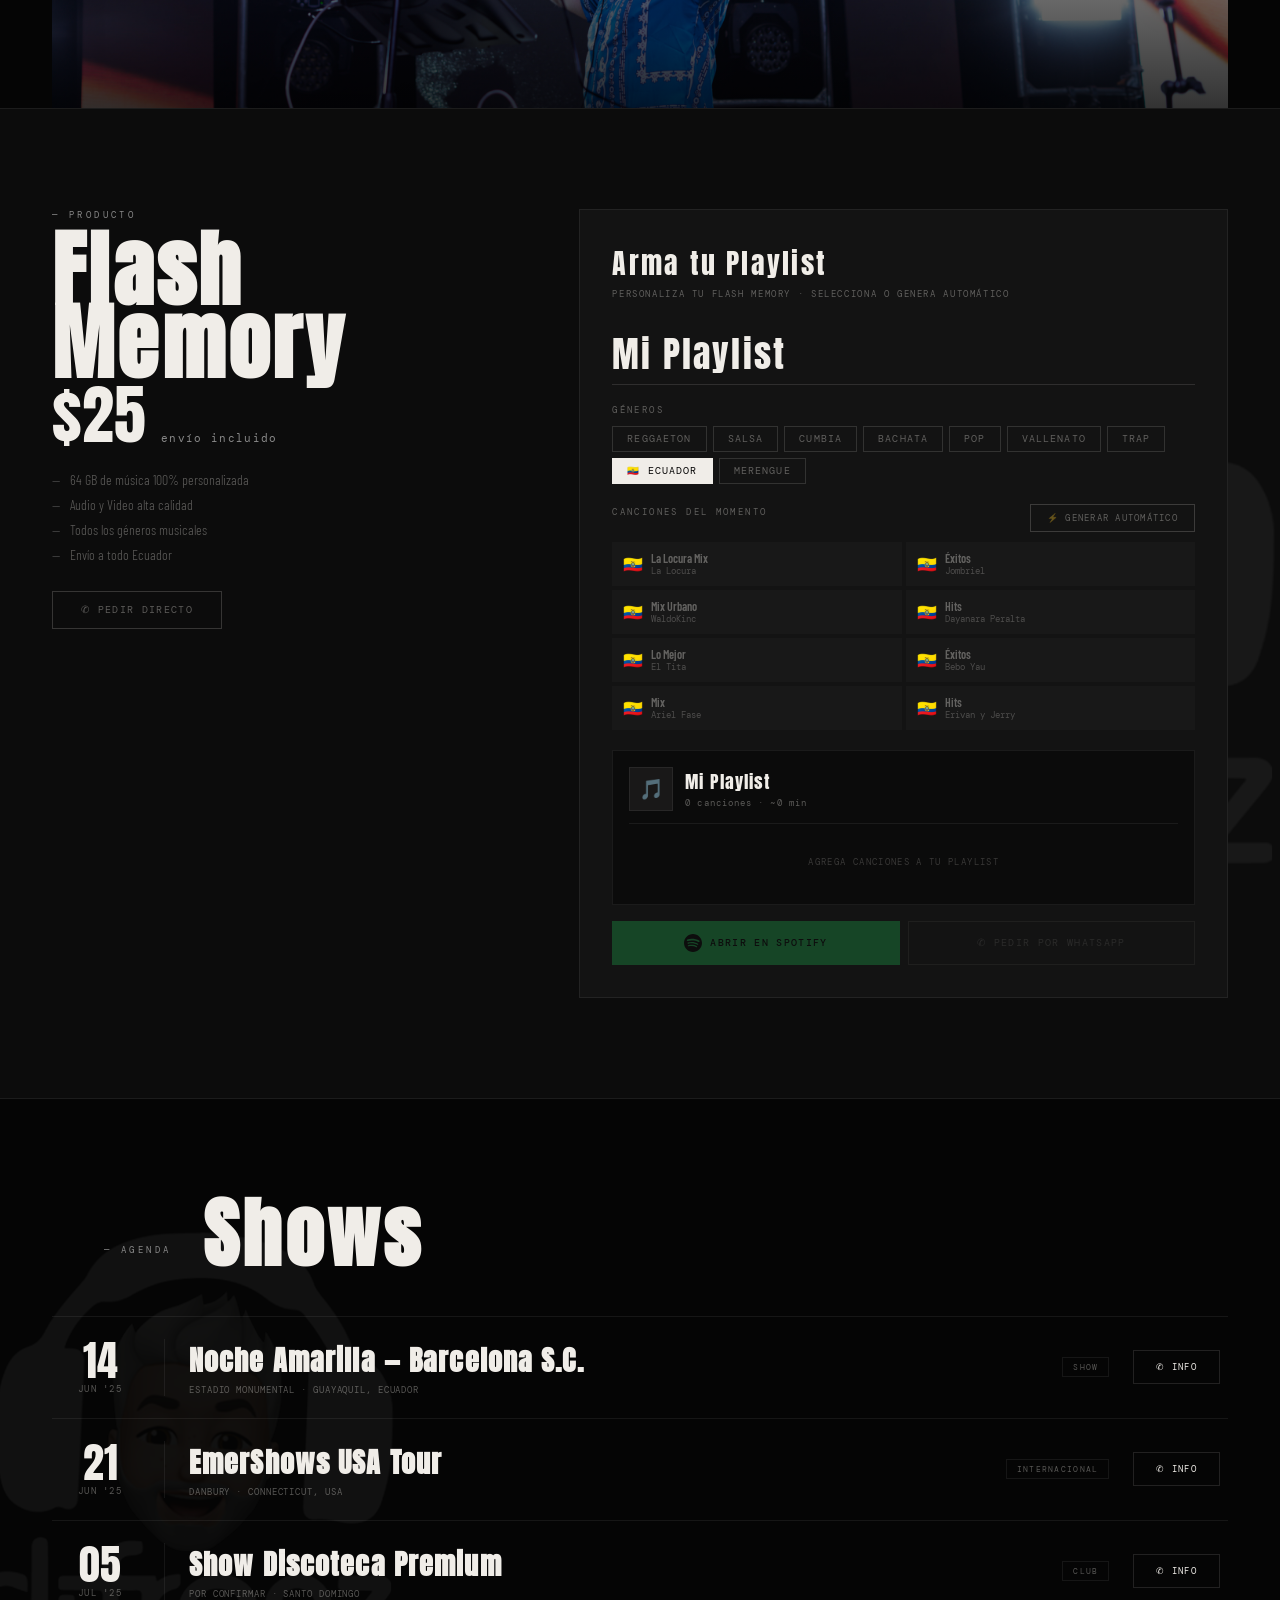
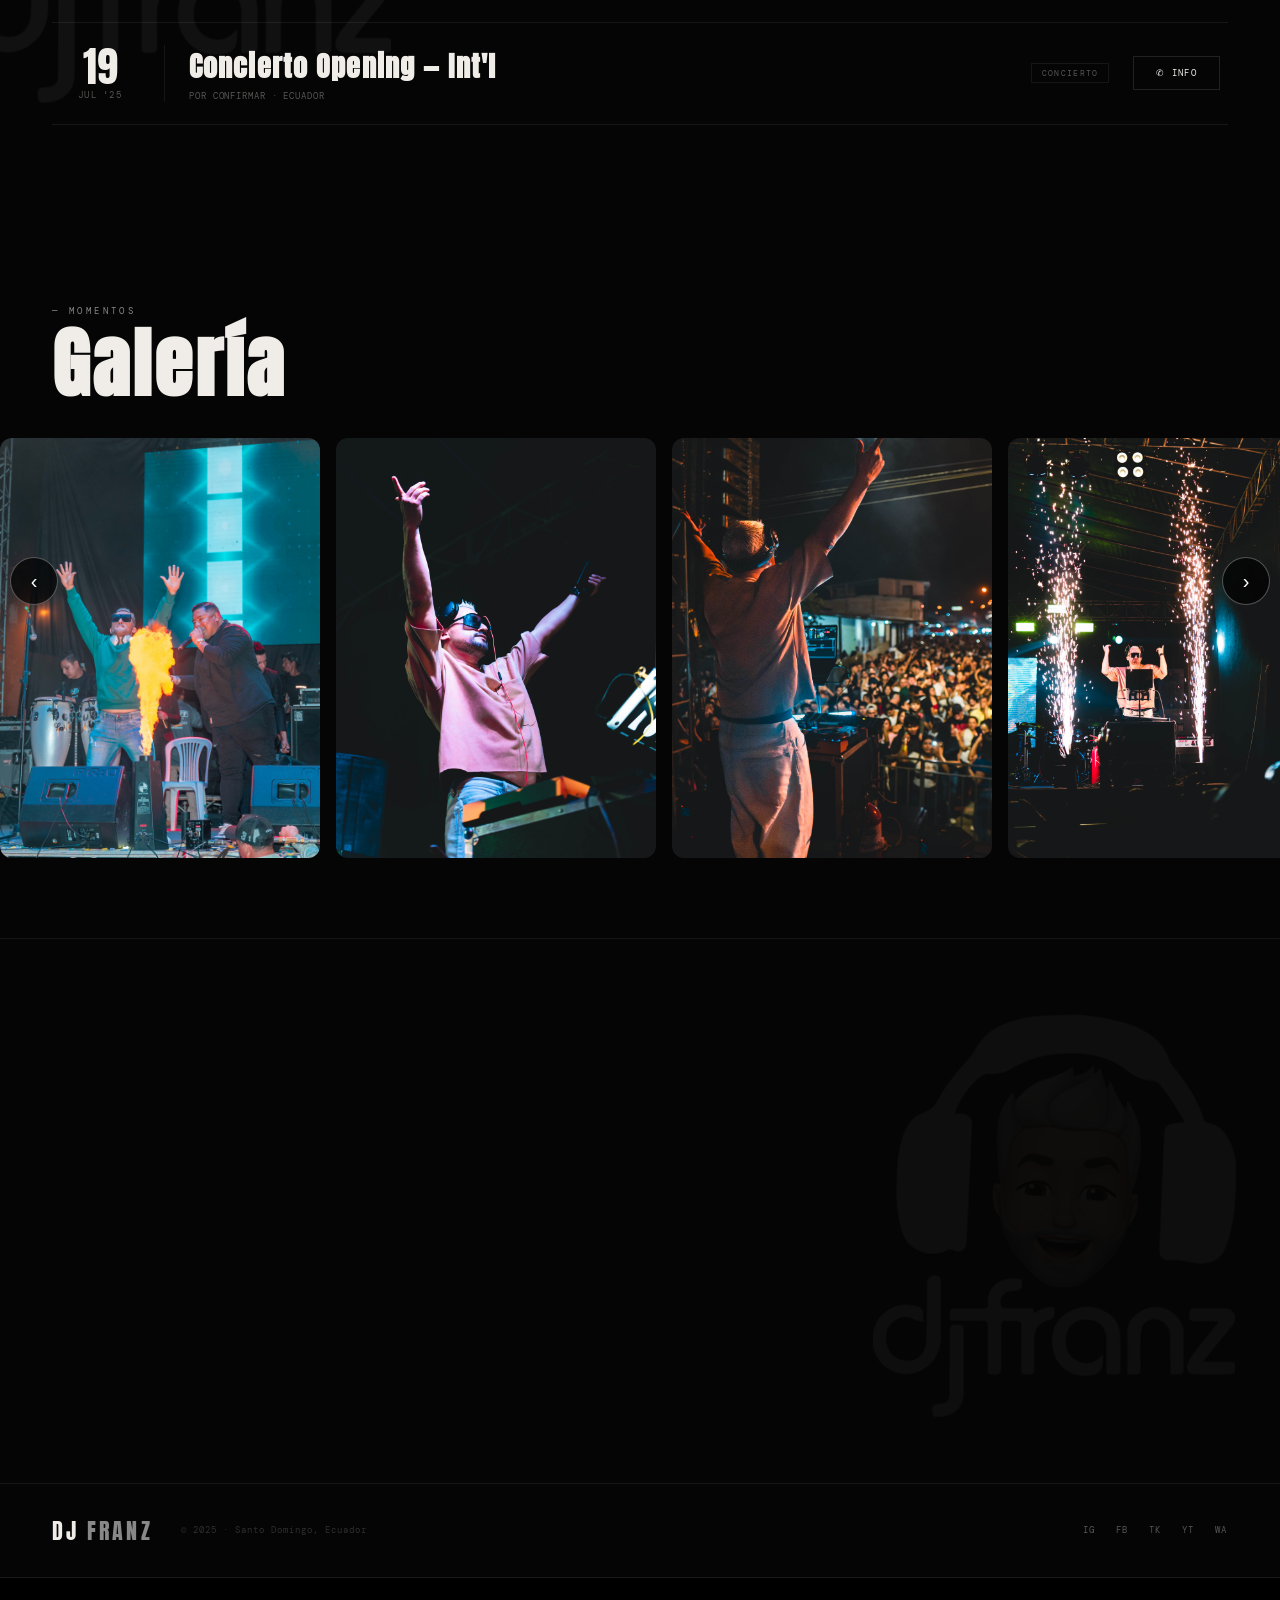
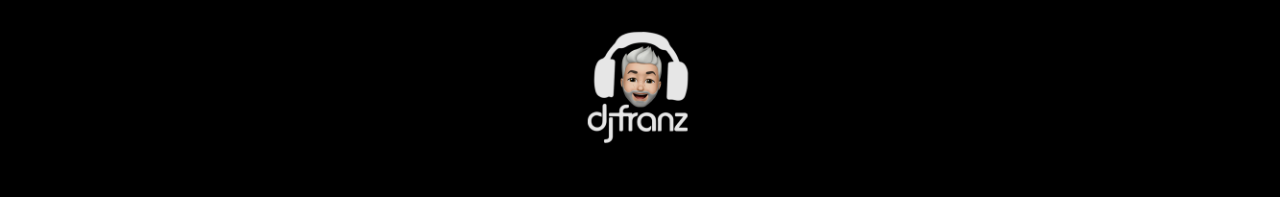
==== commit 7fc5edbd: "fix: quitar sombra about movil" ====
--- a/index.html
+++ b/index.html
@@ -144,6 +144,7 @@
   .about-content{position:relative !important;width:100% !important;padding:32px 20px !important;min-height:auto !important;margin-top:0 !important;background:#060606 !important;z-index:3 !important}
   .about-h{font-size:13vw !important}
   .about-h em{color:#C9A84C !important}
+  .about-sec::before{display:none !important}
 }
 }
 </style>
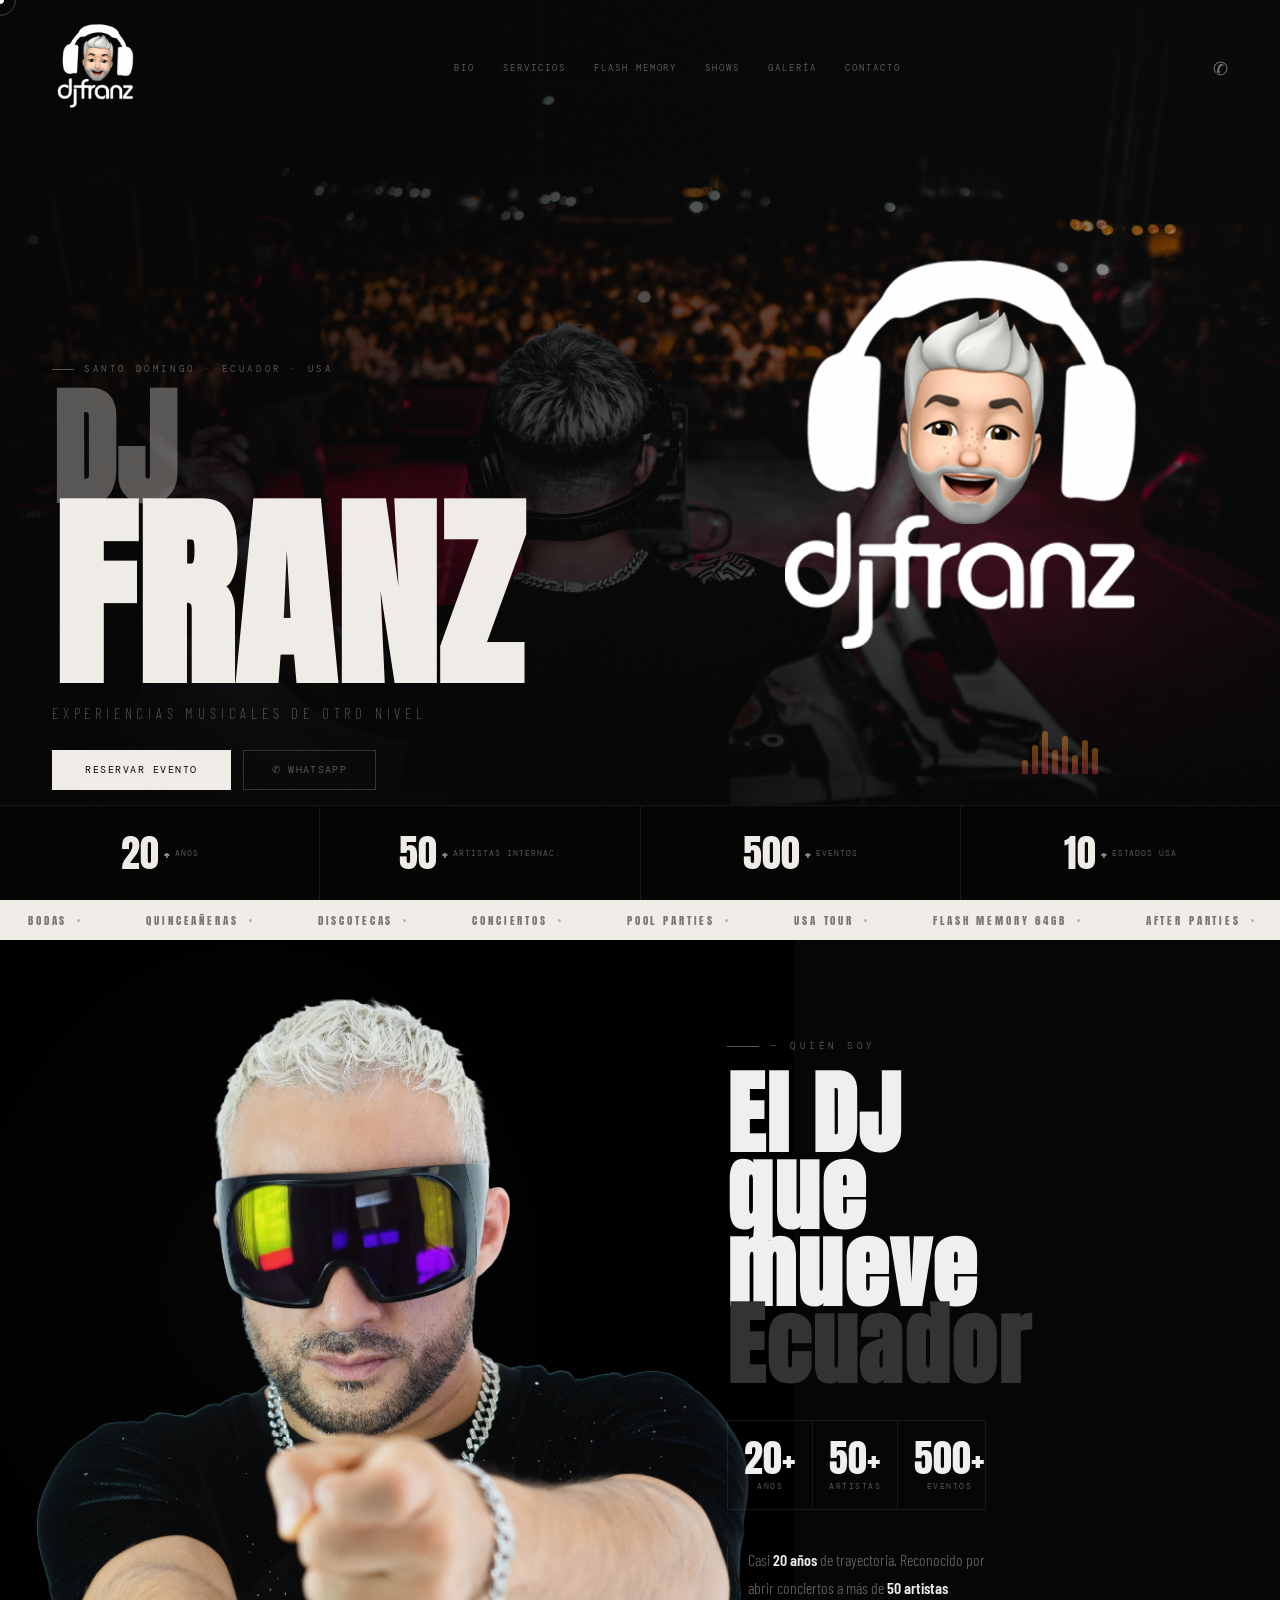
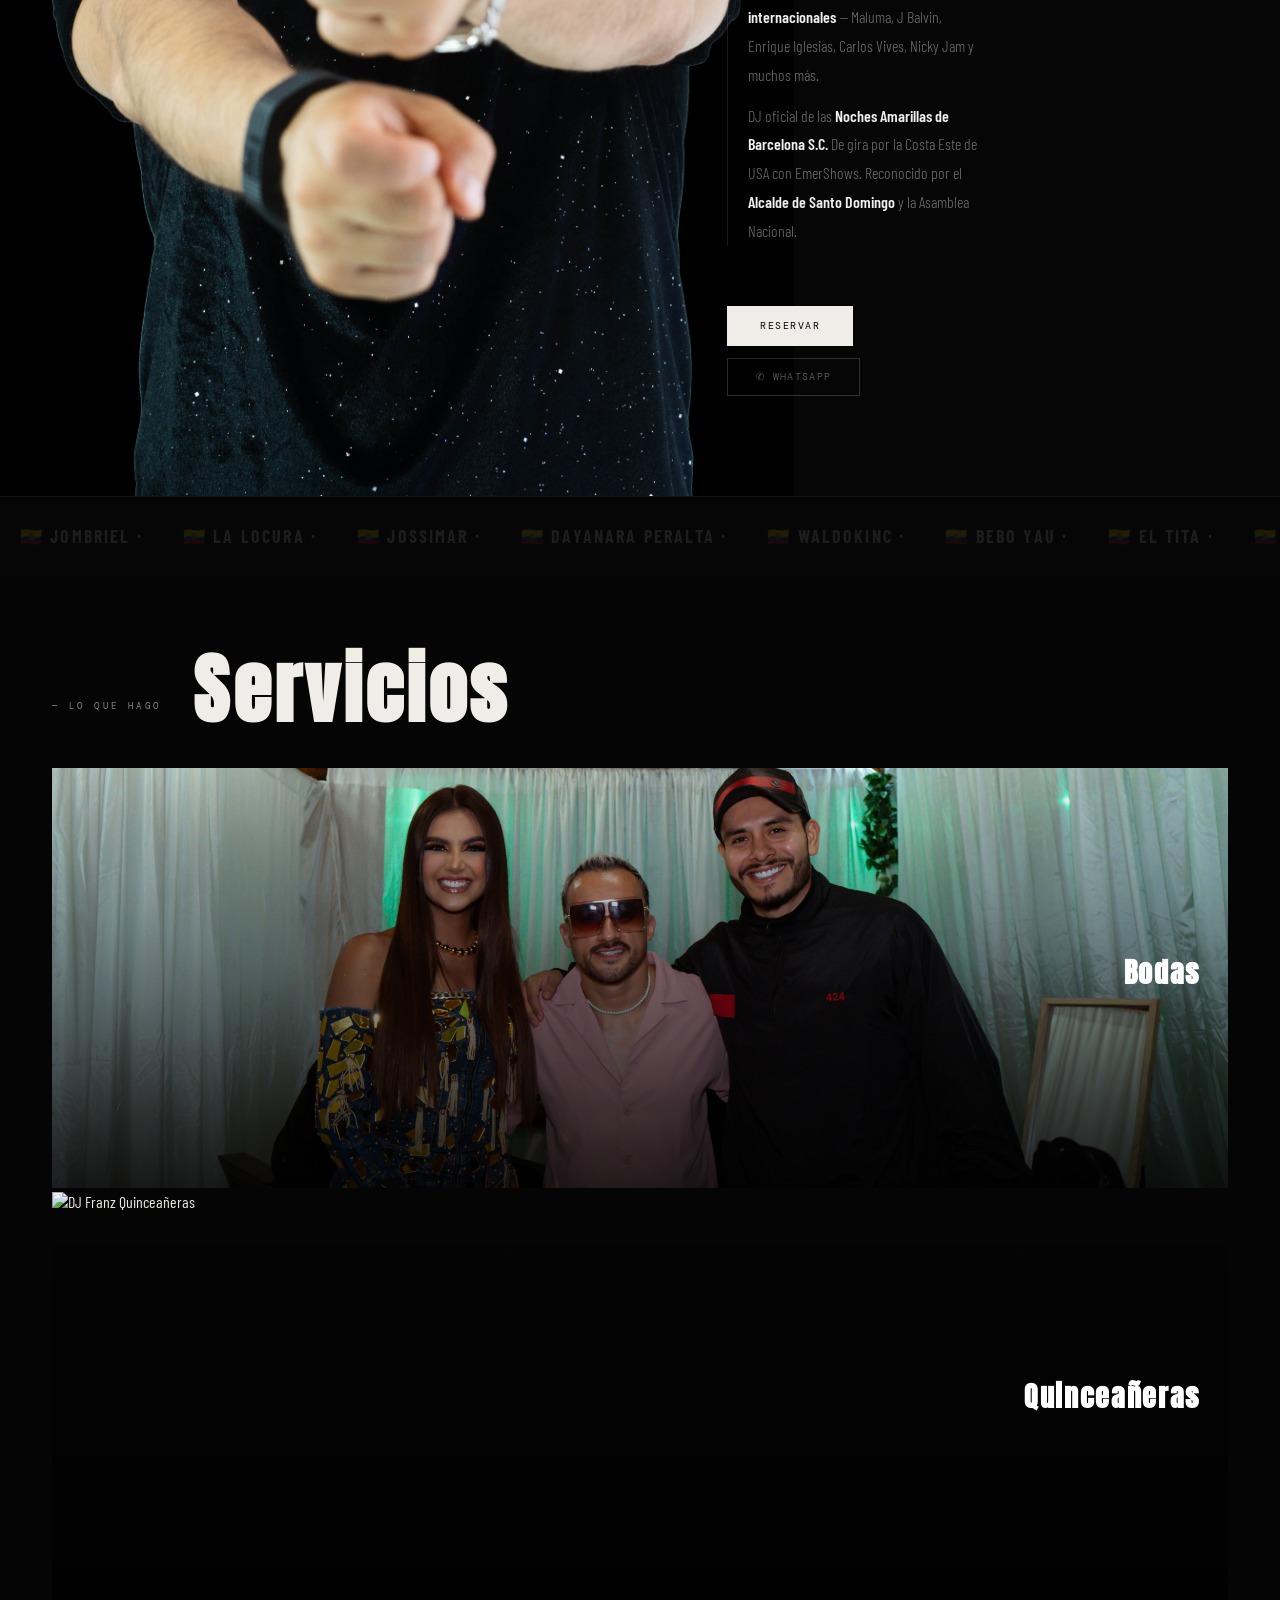
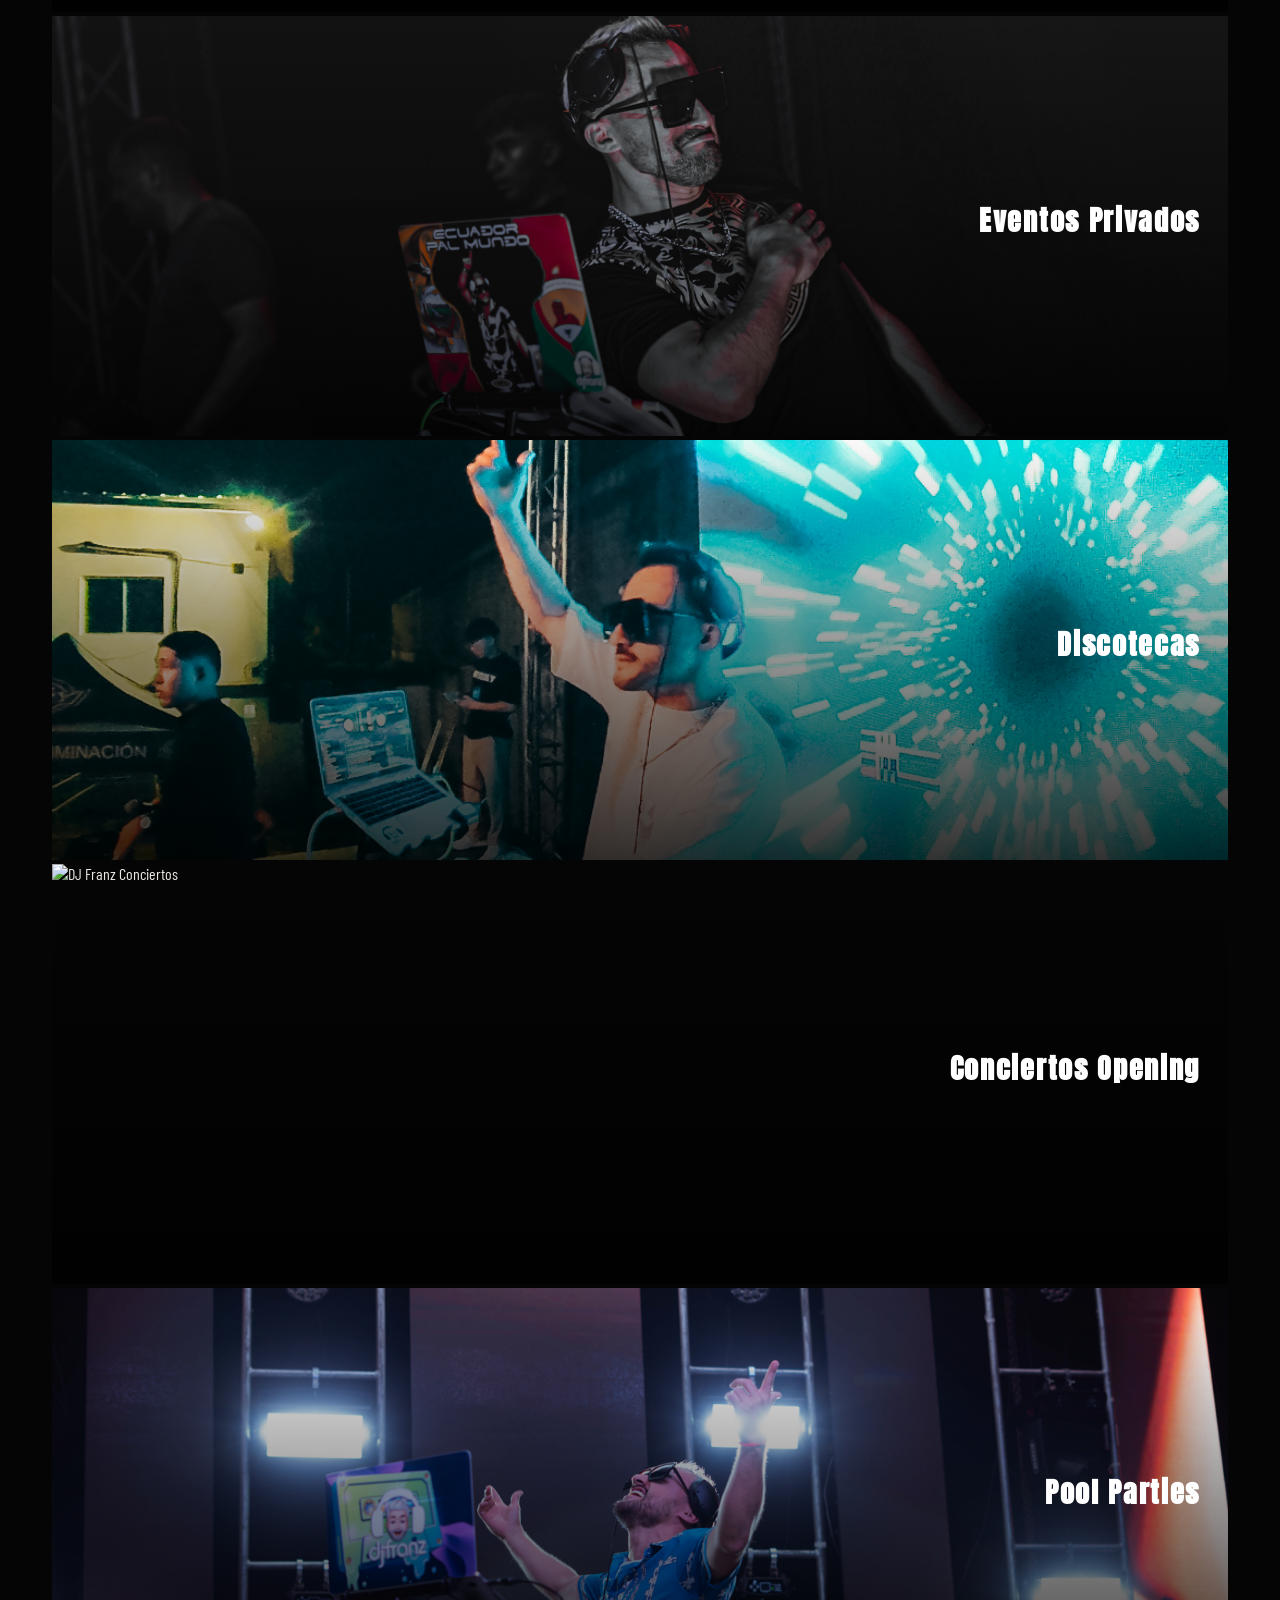
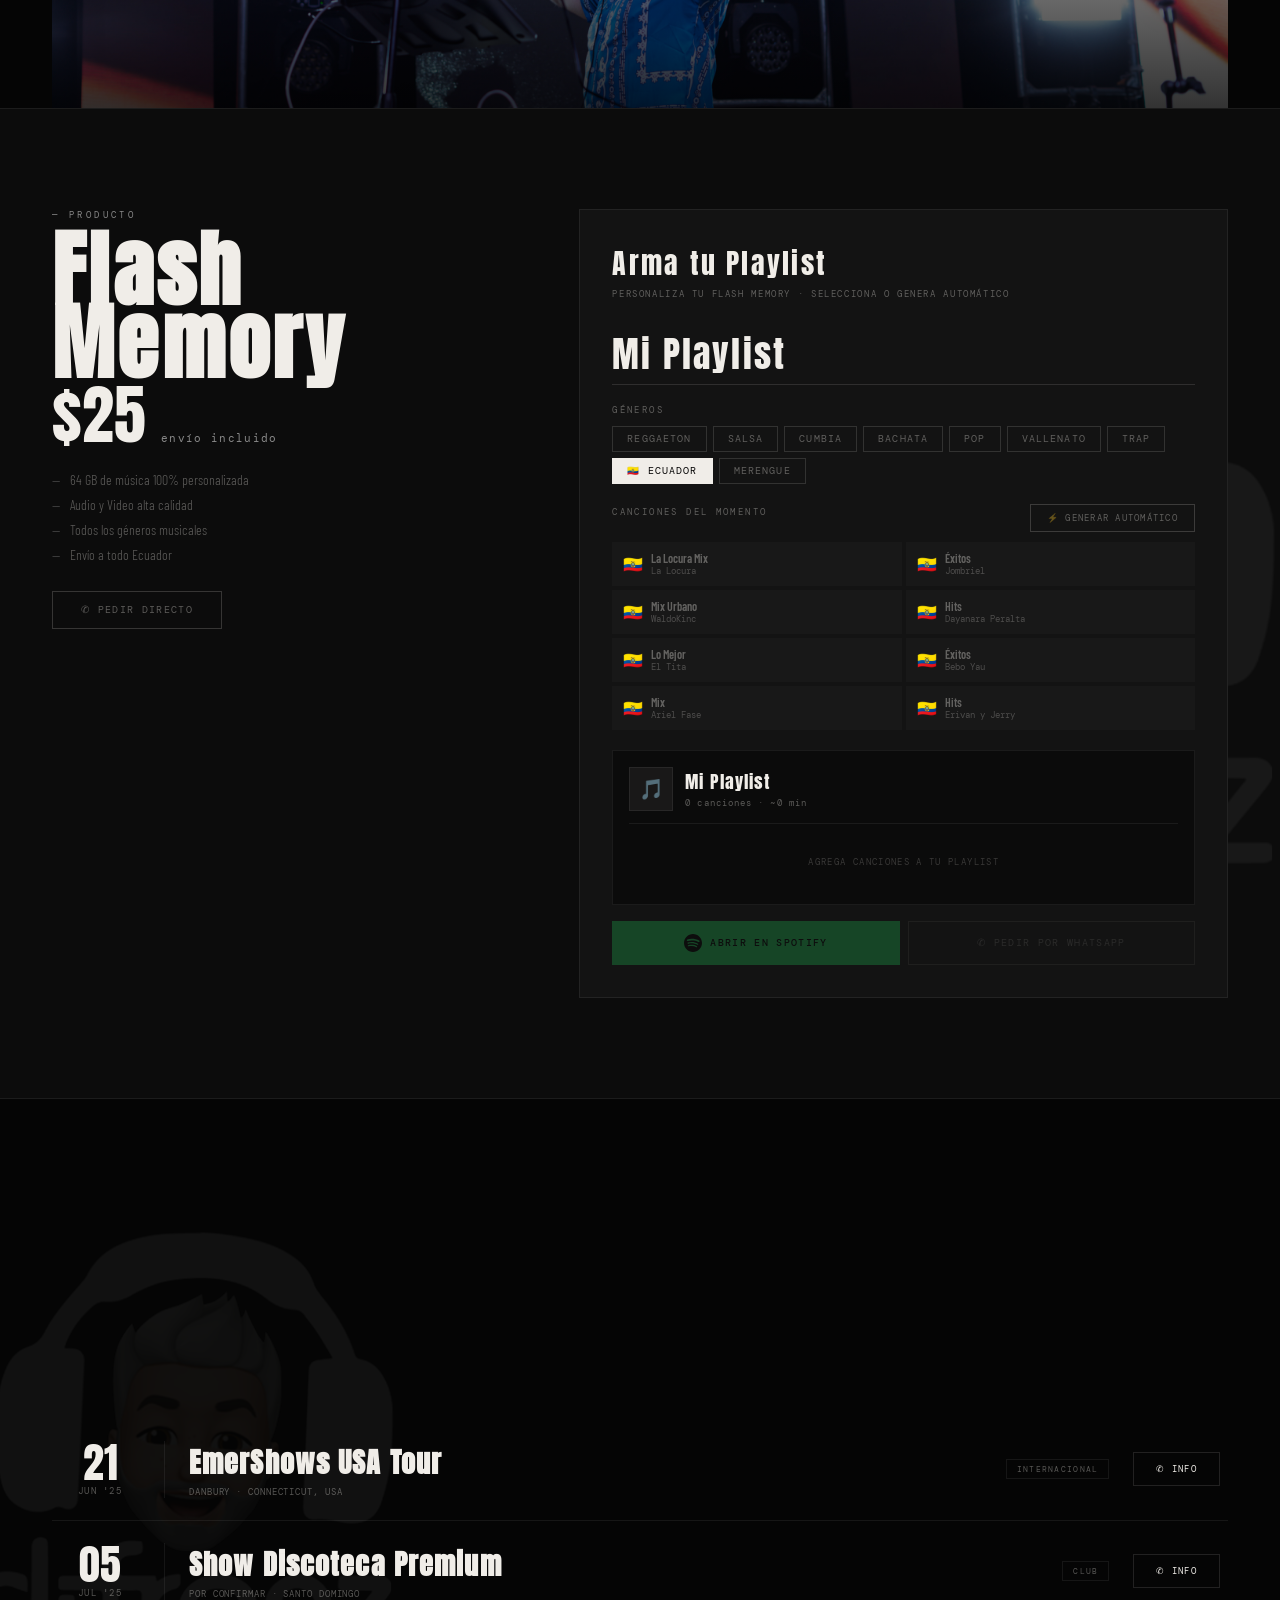
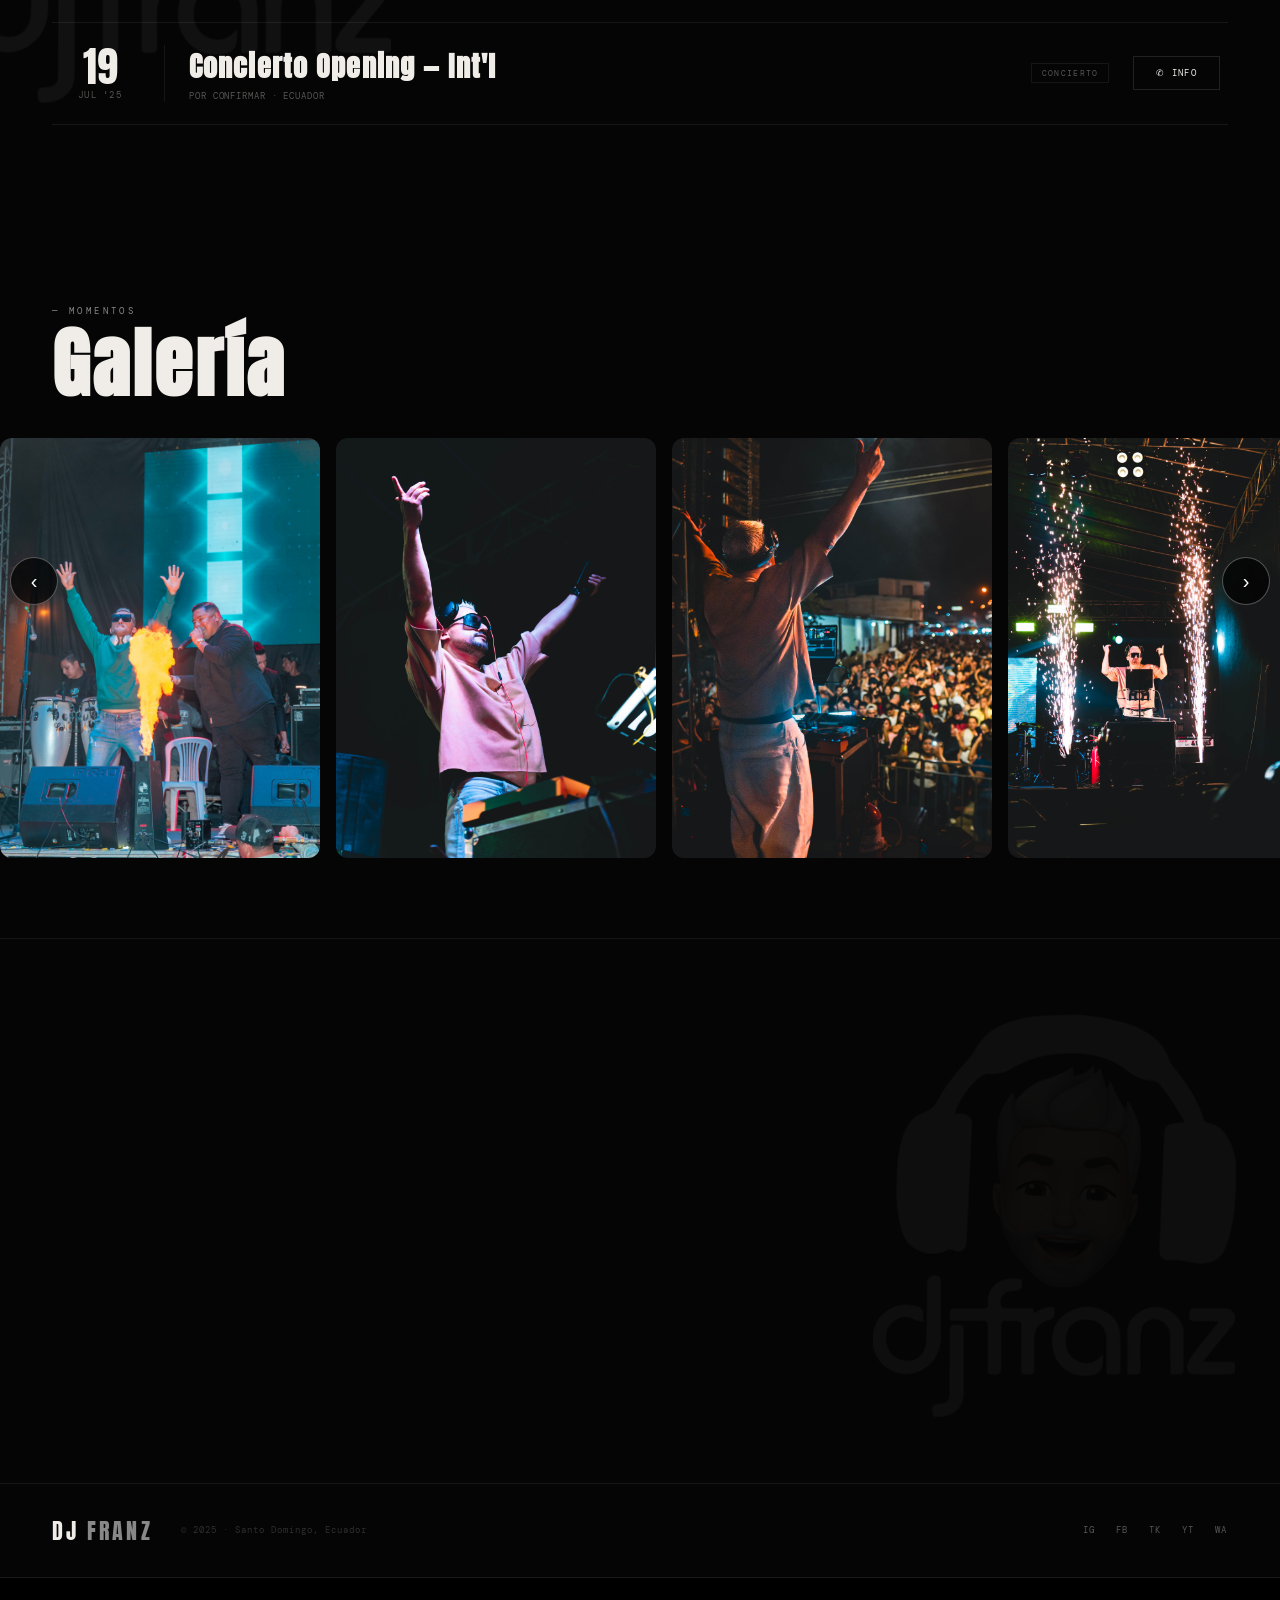
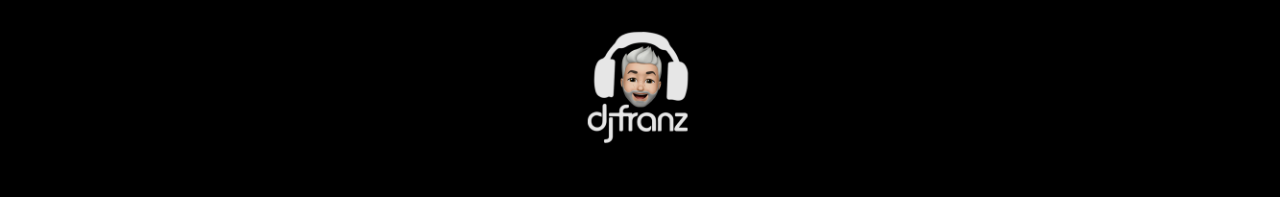
==== commit fe761fd0: "fix: movil foto completa arriba texto abajo" ====
--- a/index.html
+++ b/index.html
@@ -139,9 +139,10 @@
 @media(max-width:900px){
   #hero-logo{display:none !important}
   .hero-logo-float{display:none !important}
-  .about-photo{position:relative !important;width:100% !important;height:75vw !important;top:auto !important;right:auto !important;object-fit:cover !important;object-position:center top !important}
+  .about-sec{flex-direction:column !important;display:flex !important}
+  .about-photo{position:relative !important;width:100% !important;height:100vw !important;top:auto !important;right:auto !important;object-fit:cover !important;object-position:center top !important;flex-shrink:0 !important}
   .about-overlay{display:none !important}
-  .about-content{position:relative !important;width:100% !important;padding:32px 20px !important;min-height:auto !important;margin-top:0 !important;background:#060606 !important;z-index:3 !important}
+  .about-content{position:relative !important;width:100% !important;padding:36px 20px !important;min-height:auto !important;margin-top:0 !important;background:#060606 !important;z-index:3 !important;order:2 !important}
   .about-h{font-size:13vw !important}
   .about-h em{color:#C9A84C !important}
   .about-sec::before{display:none !important}
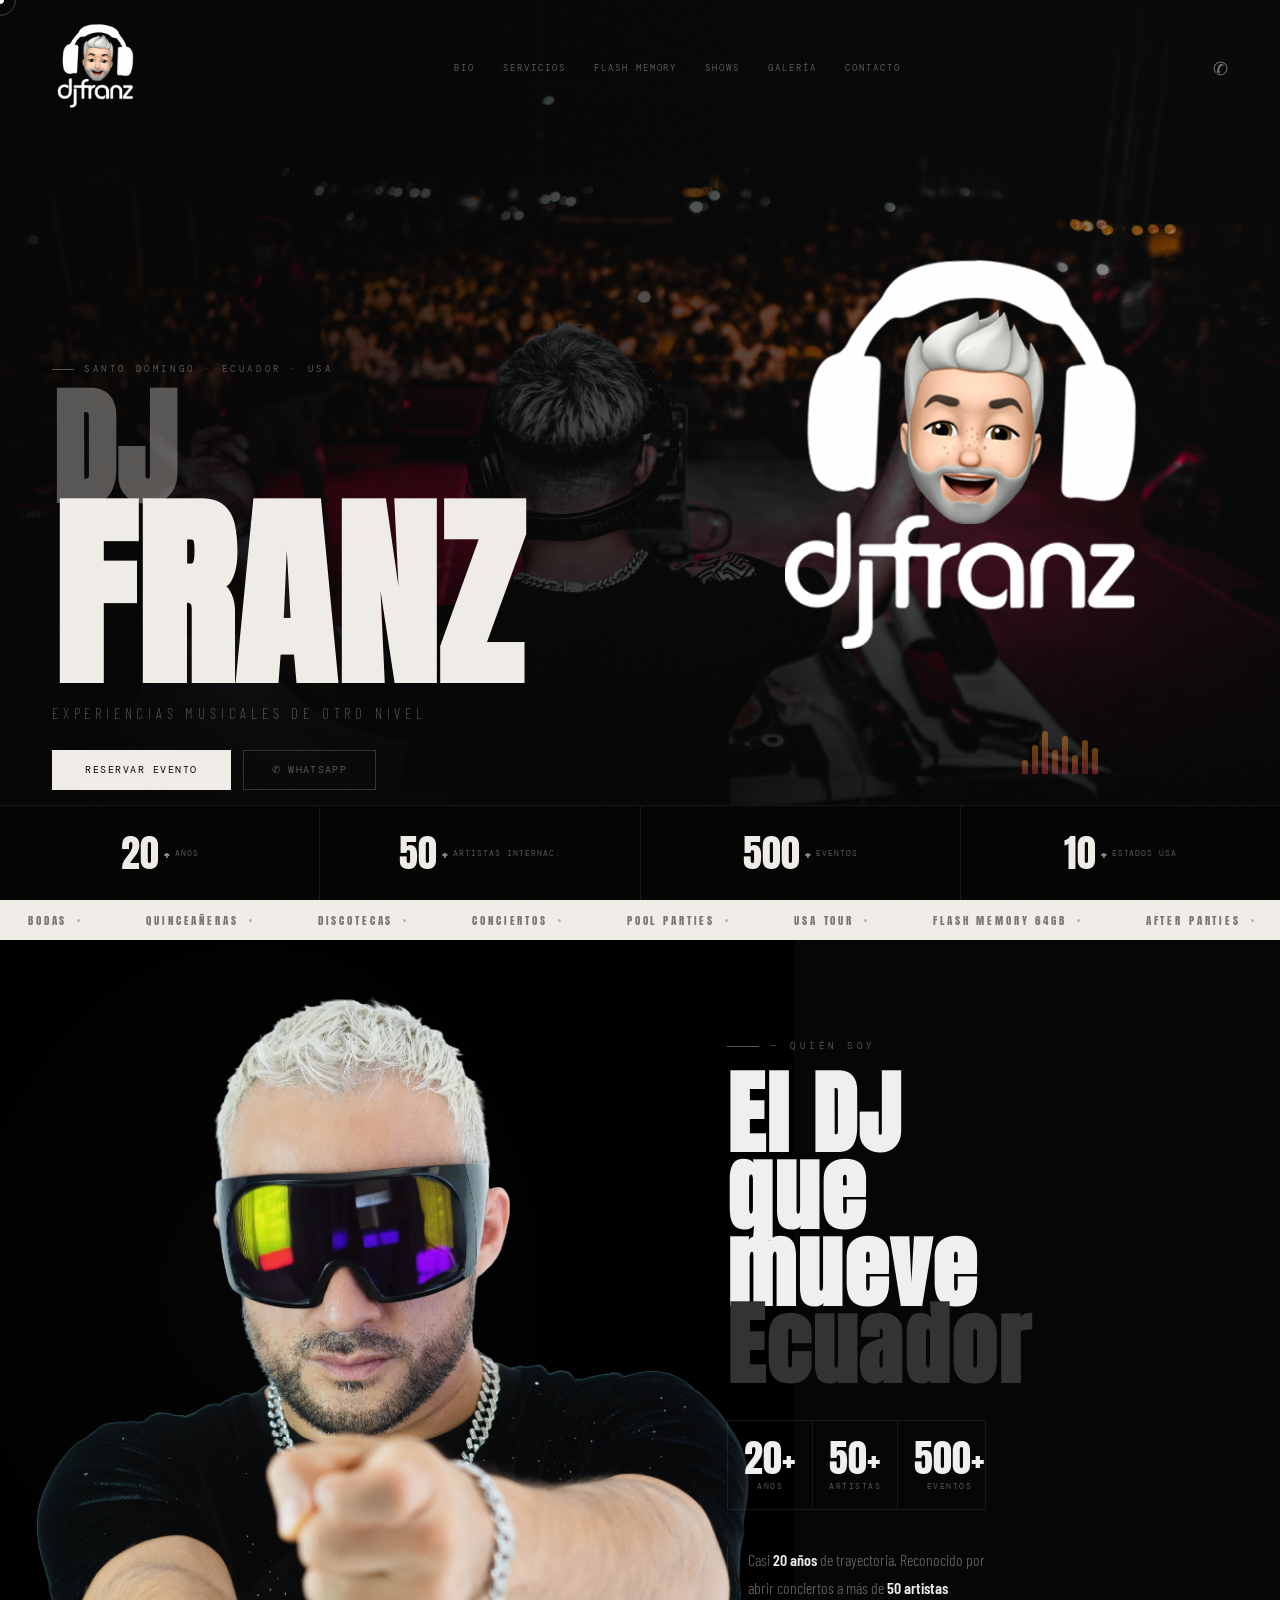
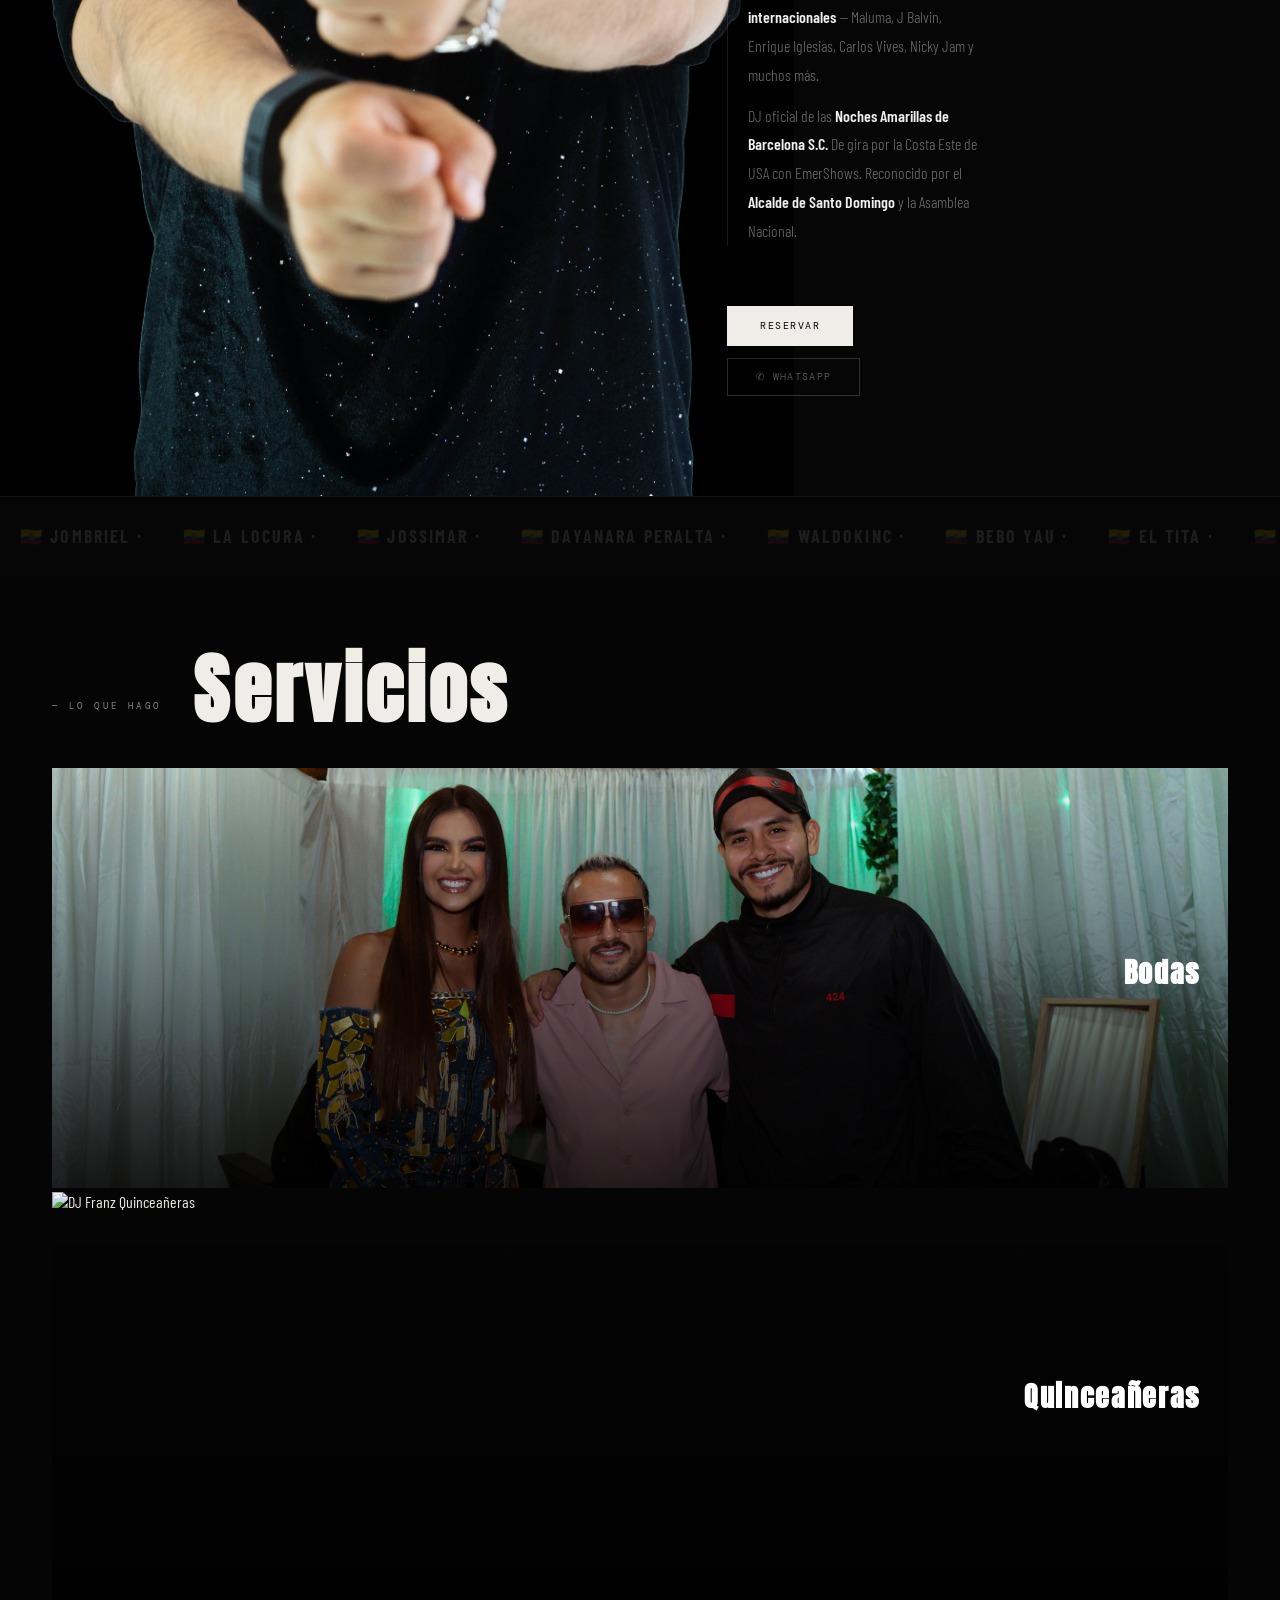
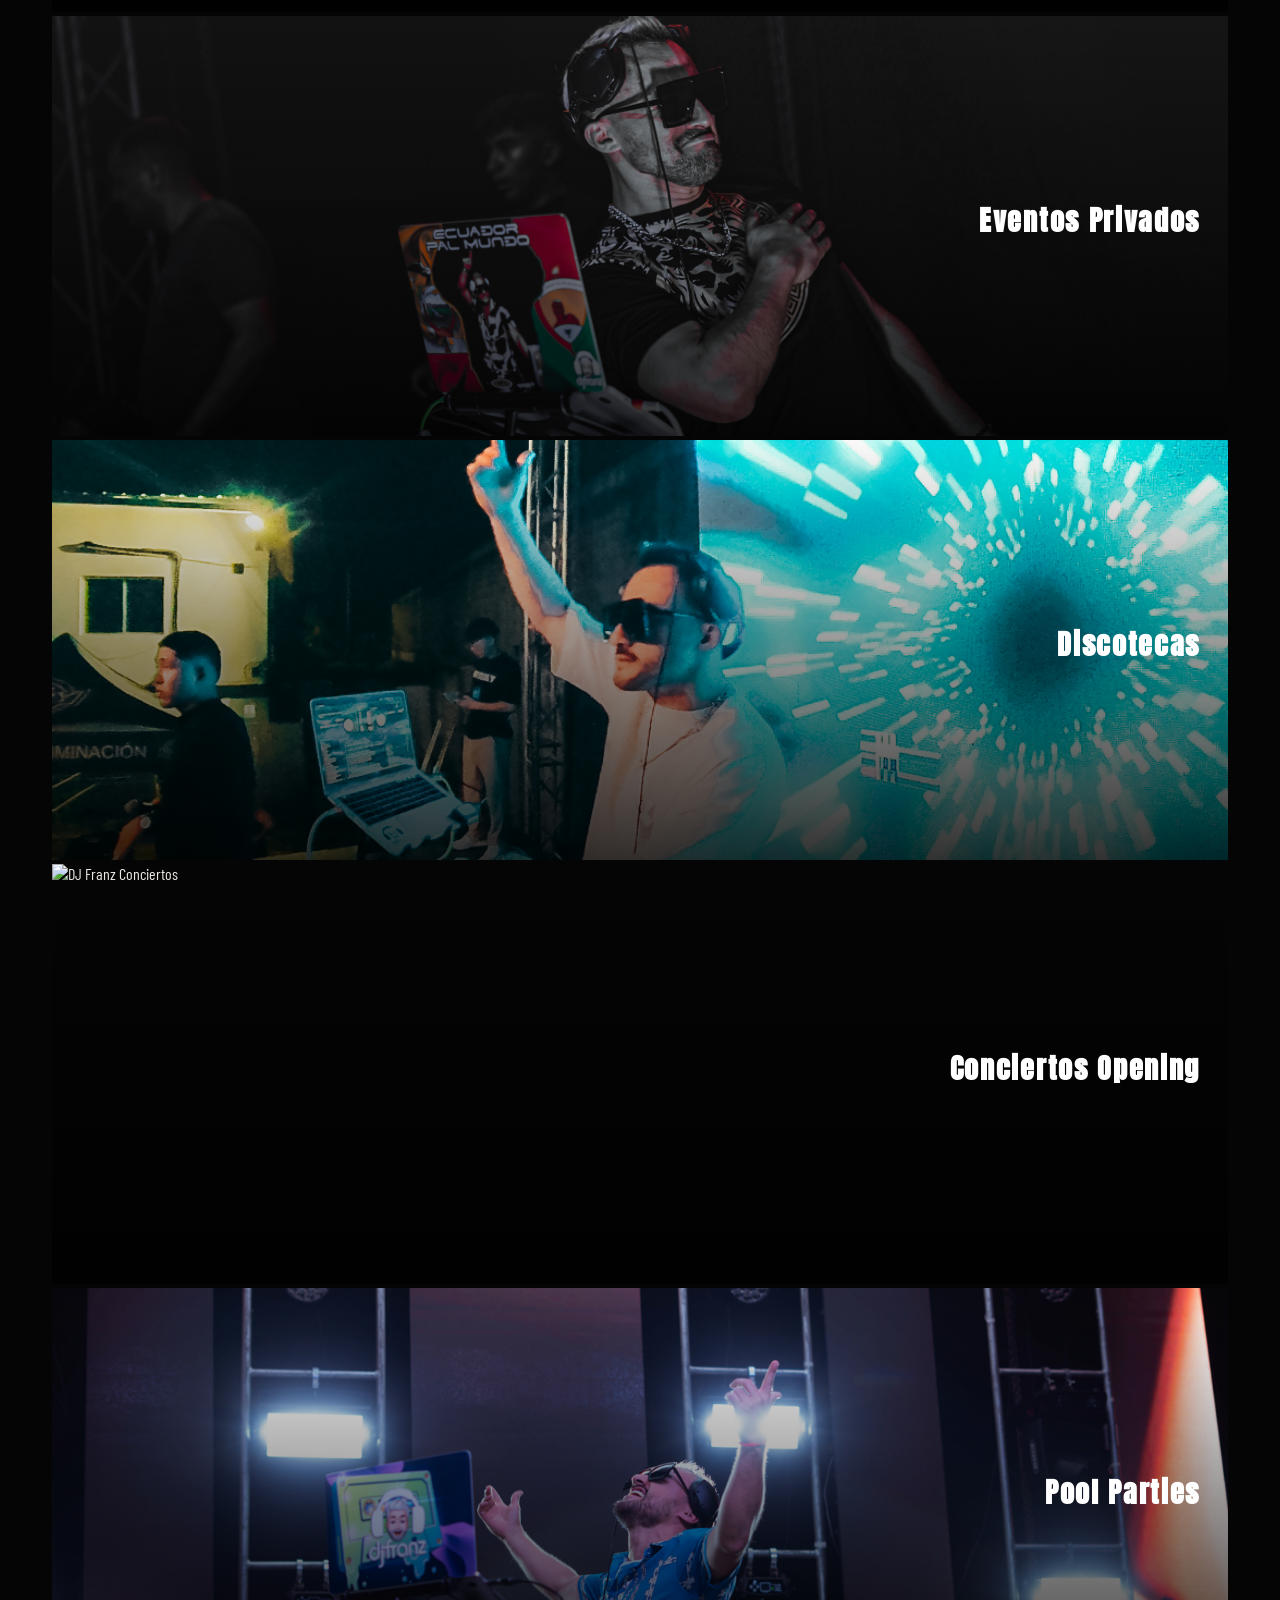
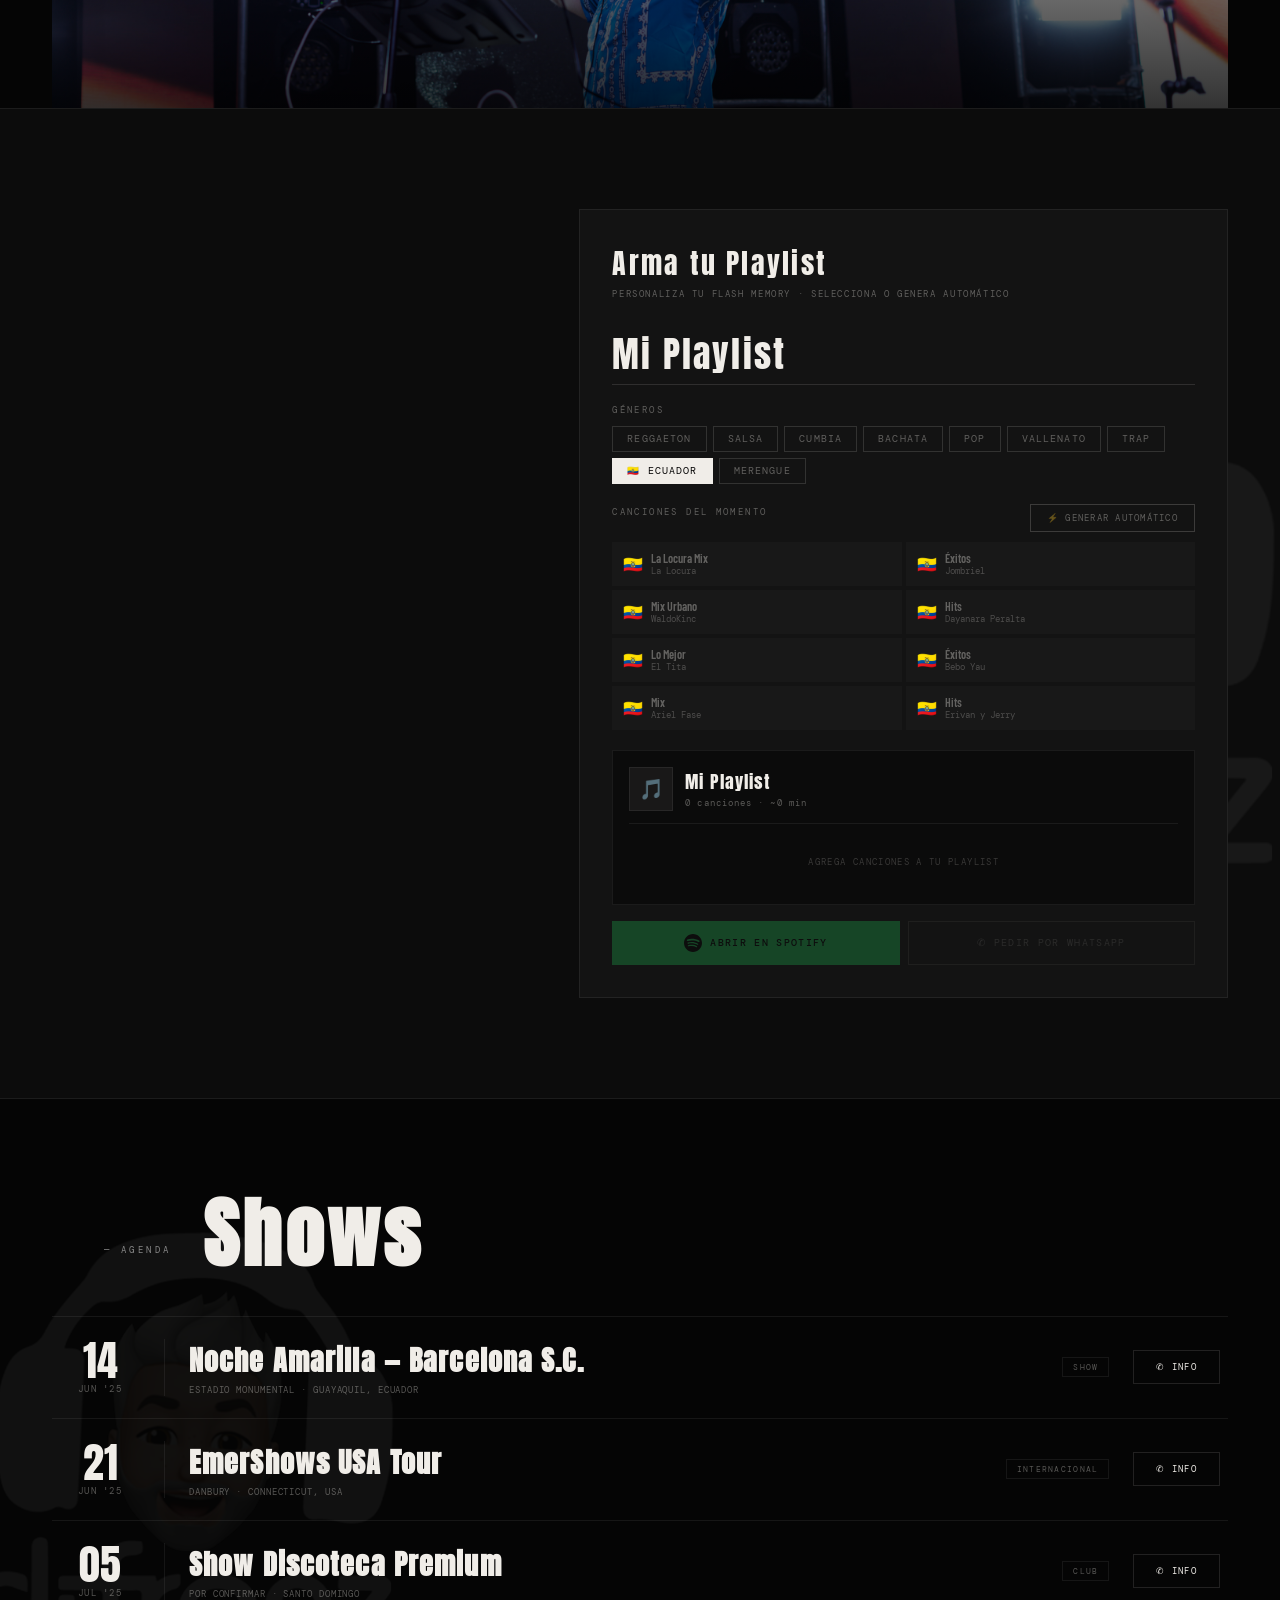
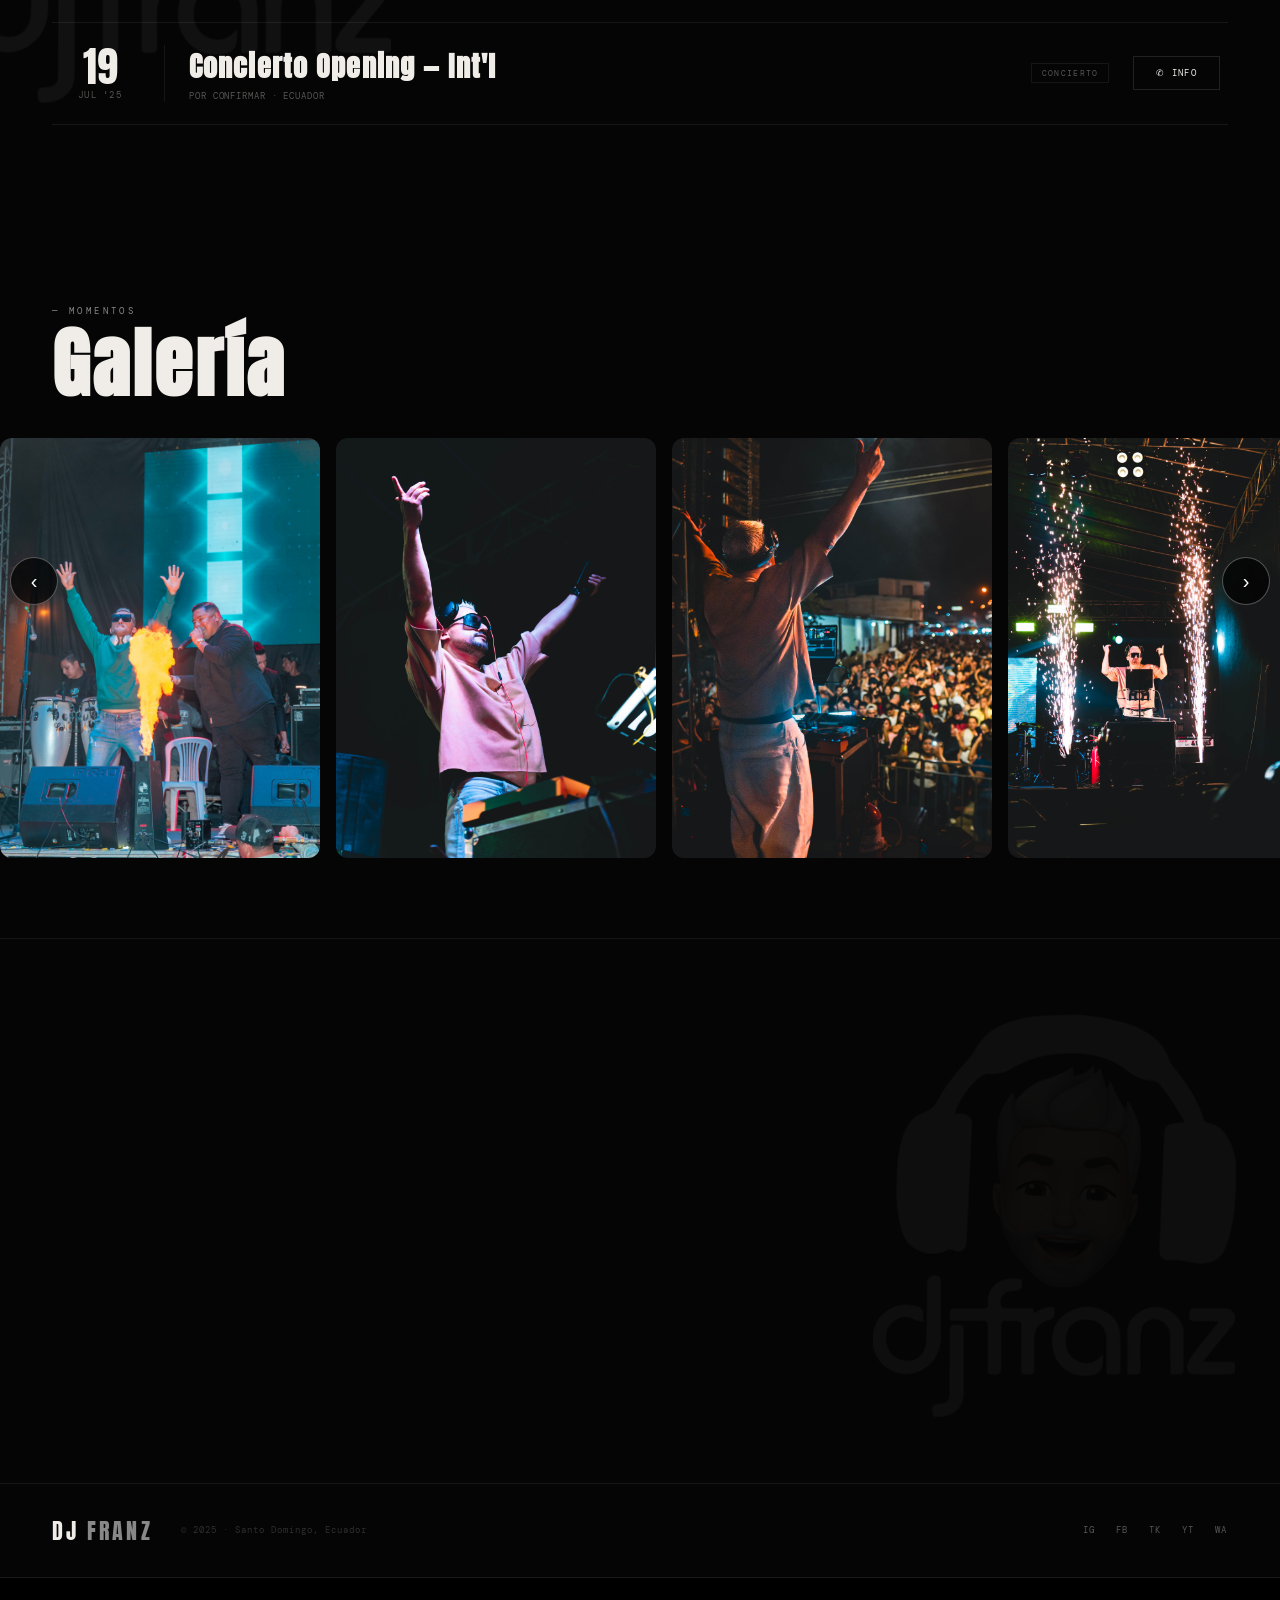
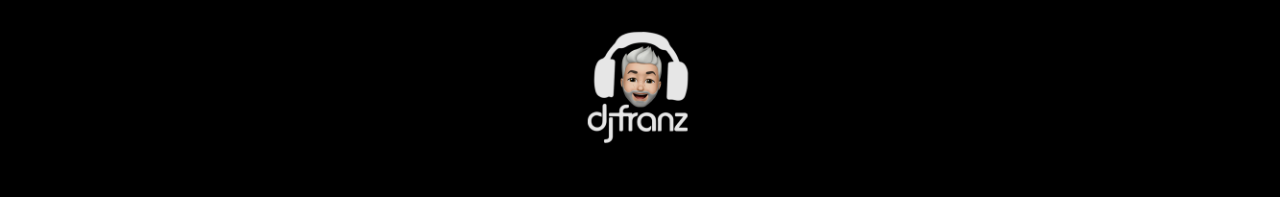
==== commit 8db6ee0e: "fix: bio movil foto arriba texto abajo nuevo" ====
--- a/index.html
+++ b/index.html
@@ -137,6 +137,12 @@
 }
 
 @media(max-width:900px){
+  #about{display:block !important}
+  .about-sec{min-height:auto !important;height:auto !important;display:block !important;overflow:visible !important}
+  .about-photo{position:relative !important;width:100% !important;height:90vw !important;top:auto !important;right:auto !important;left:auto !important;object-fit:cover !important;object-position:center top !important;display:block !important;z-index:1 !important}
+  .about-overlay{display:none !important}
+  .about-content{position:relative !important;top:auto !important;right:auto !important;left:auto !important;transform:none !important;width:100% !important;min-width:auto !important;padding:36px 20px 40px !important;min-height:auto !important;margin-top:0 !important;background:#060606 !important;z-index:2 !important;display:block !important}
+  .about-sec::before{display:none !important}
   #hero-logo{display:none !important}
   .hero-logo-float{display:none !important}
   .about-sec{flex-direction:column !important;display:flex !important}
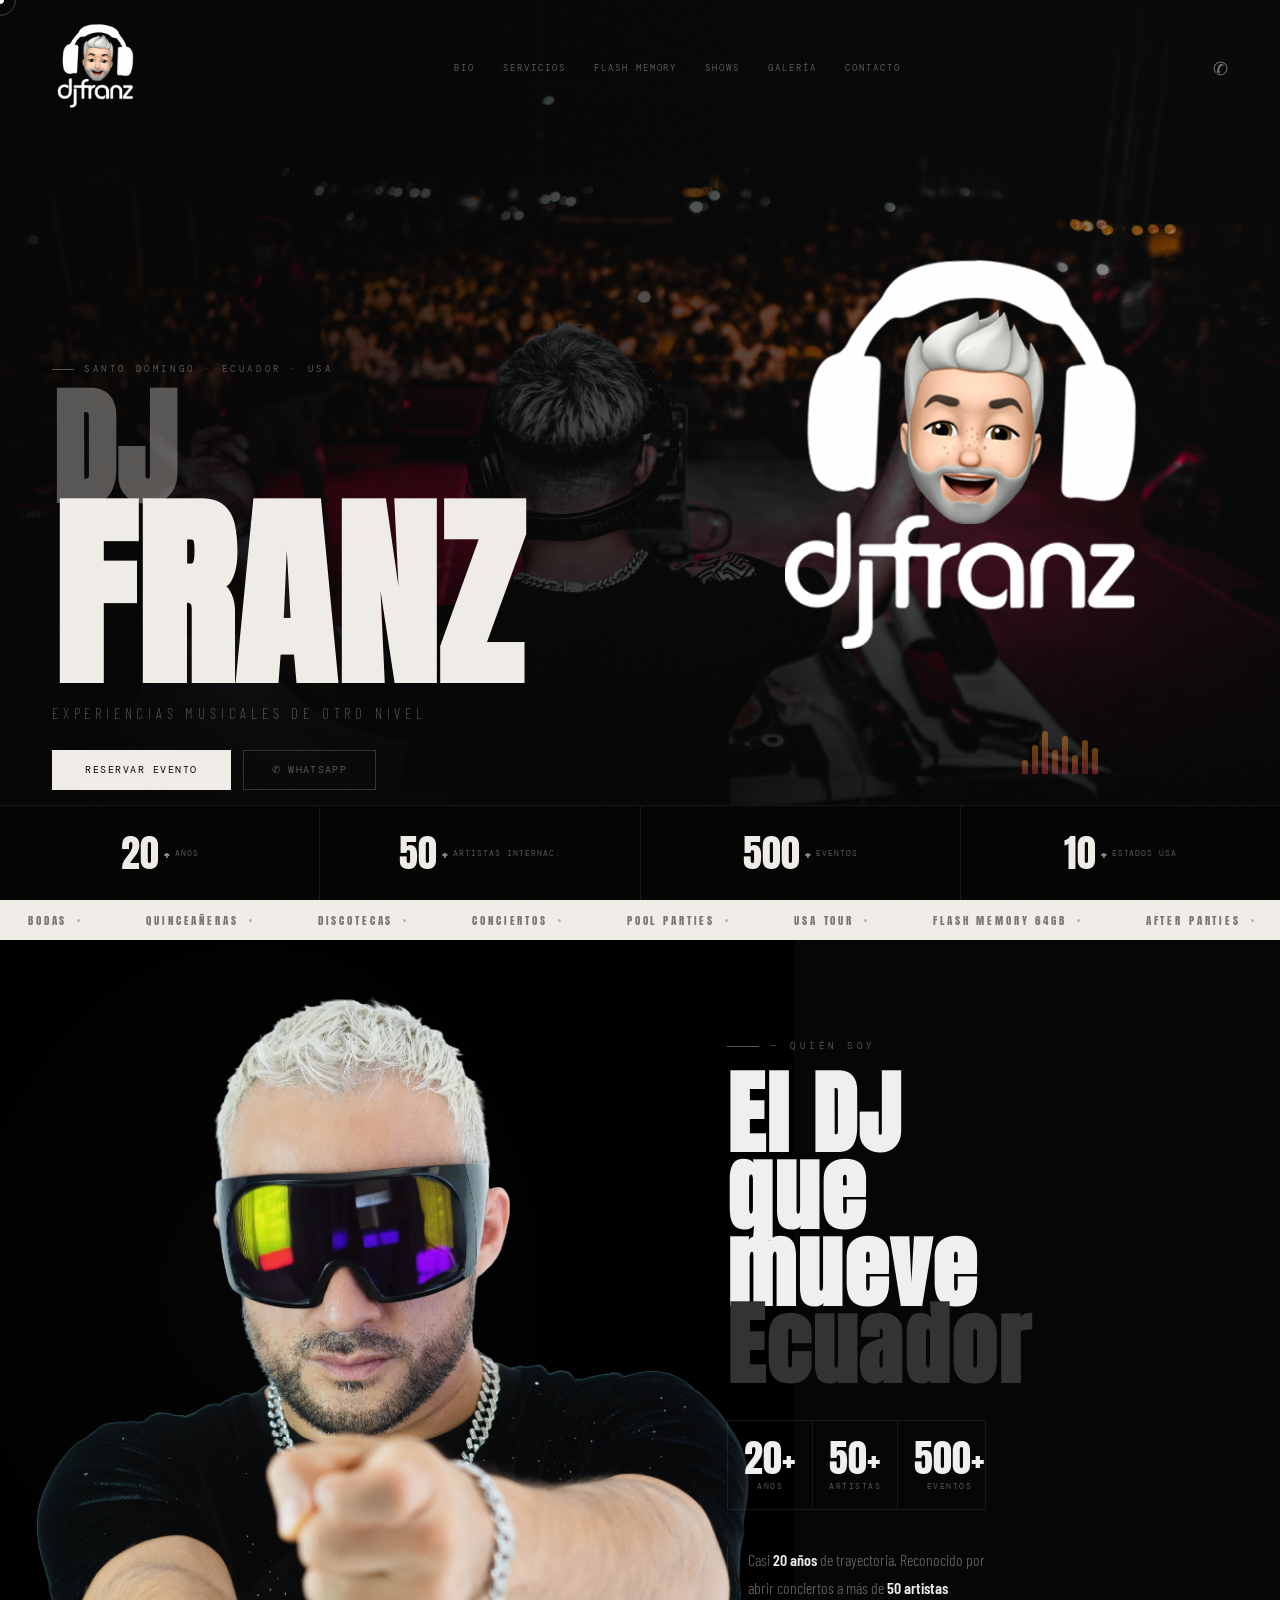
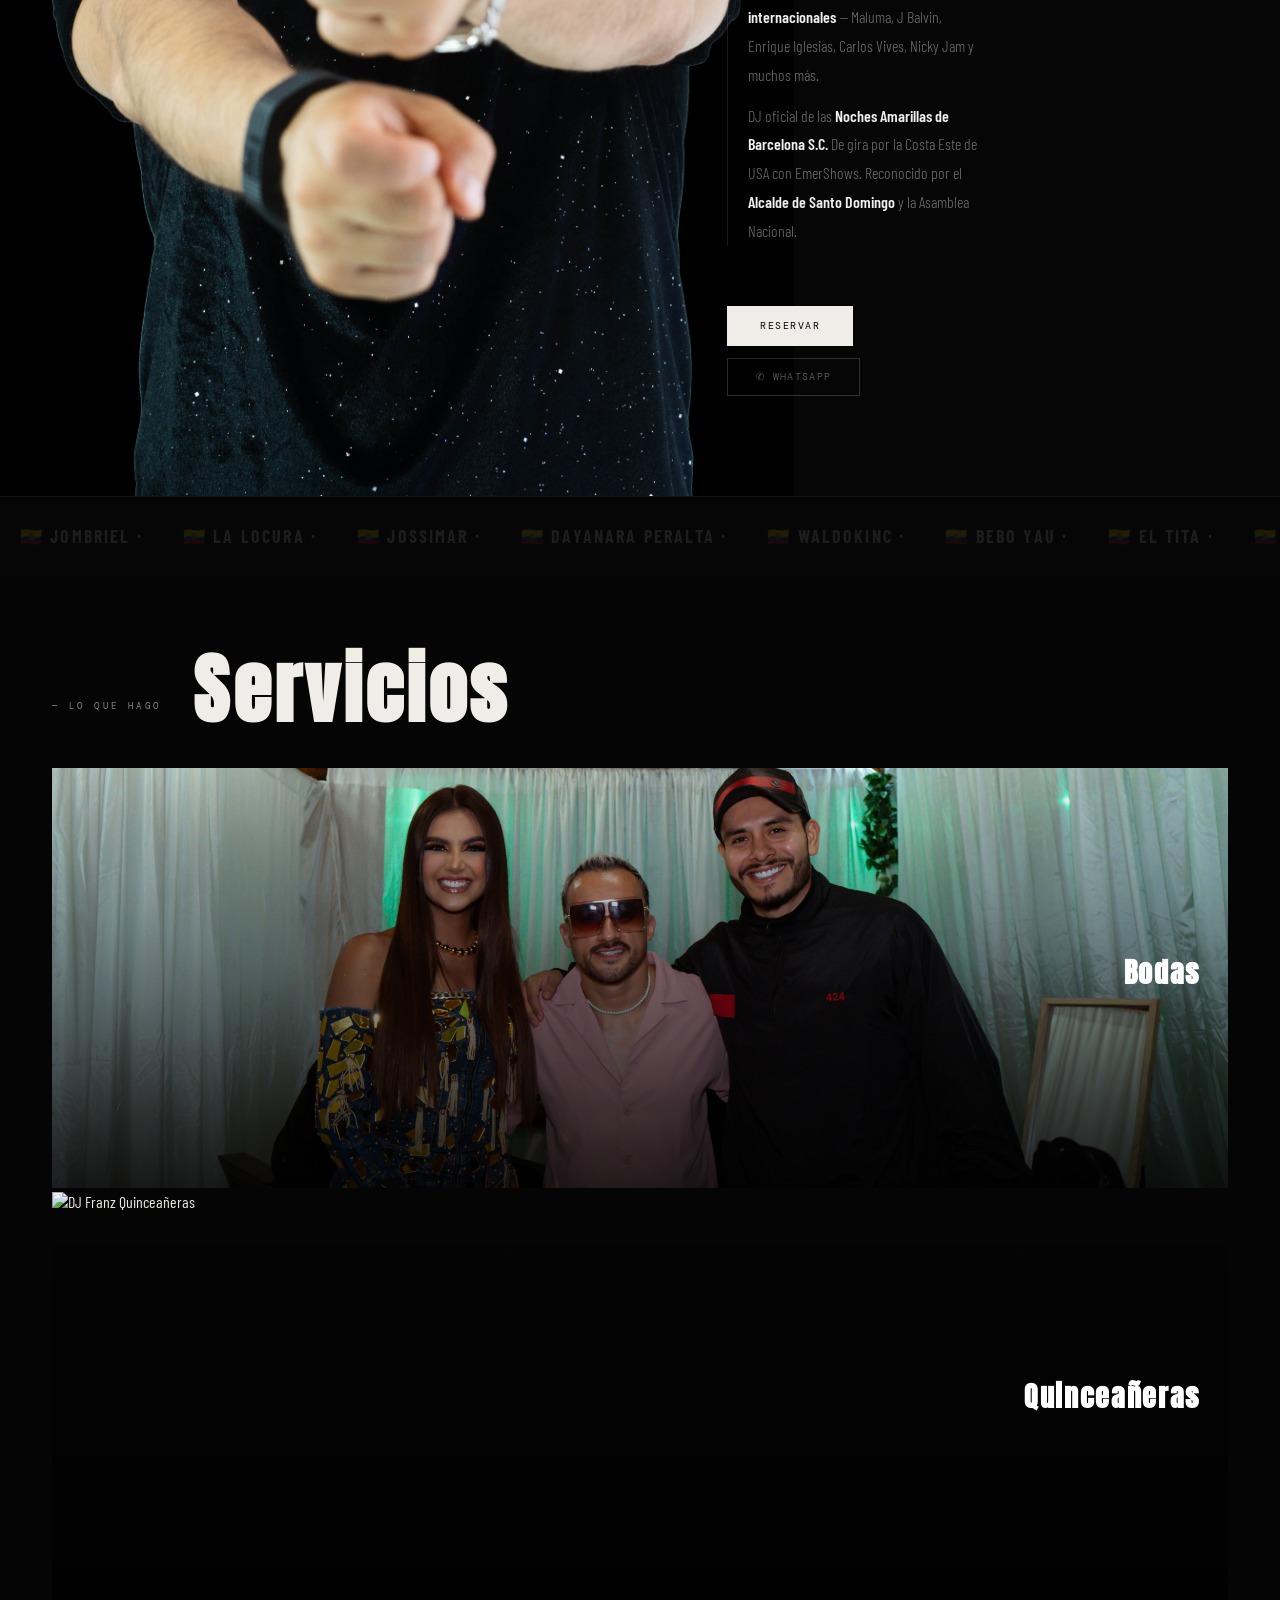
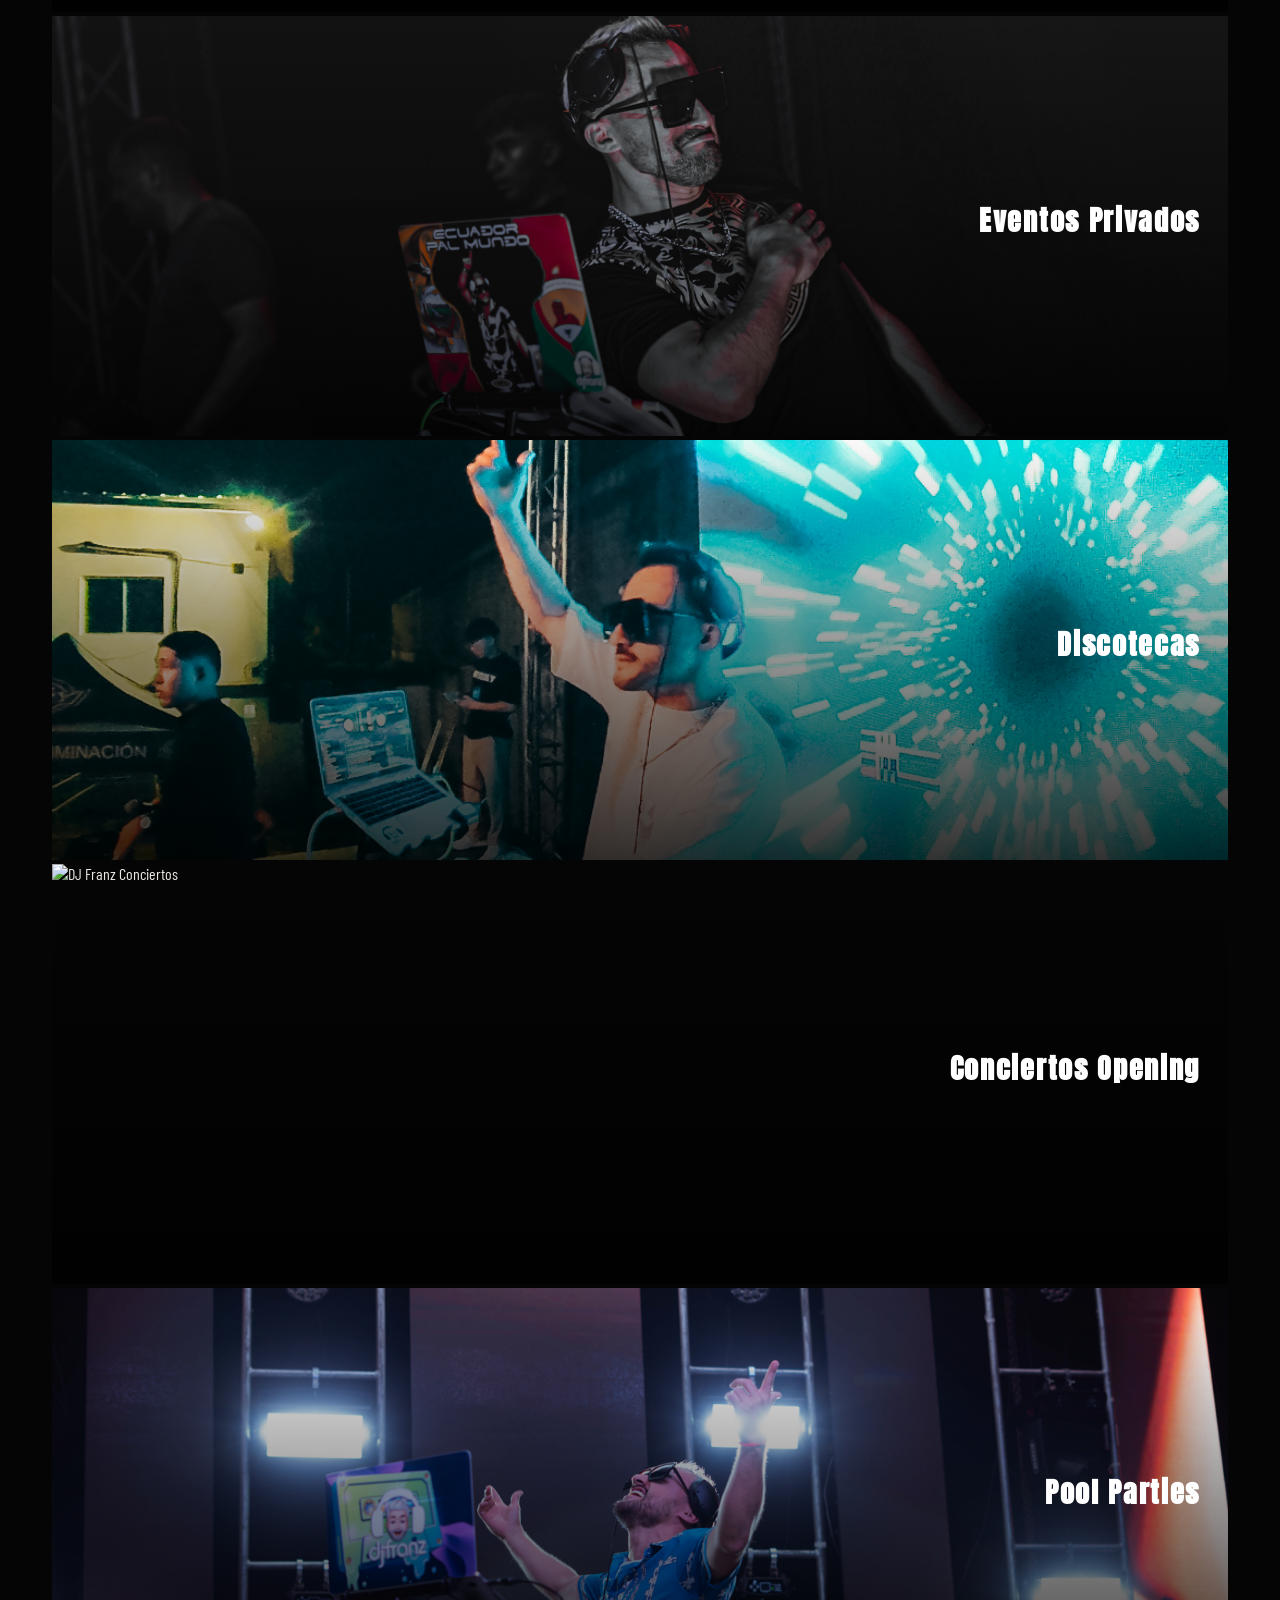
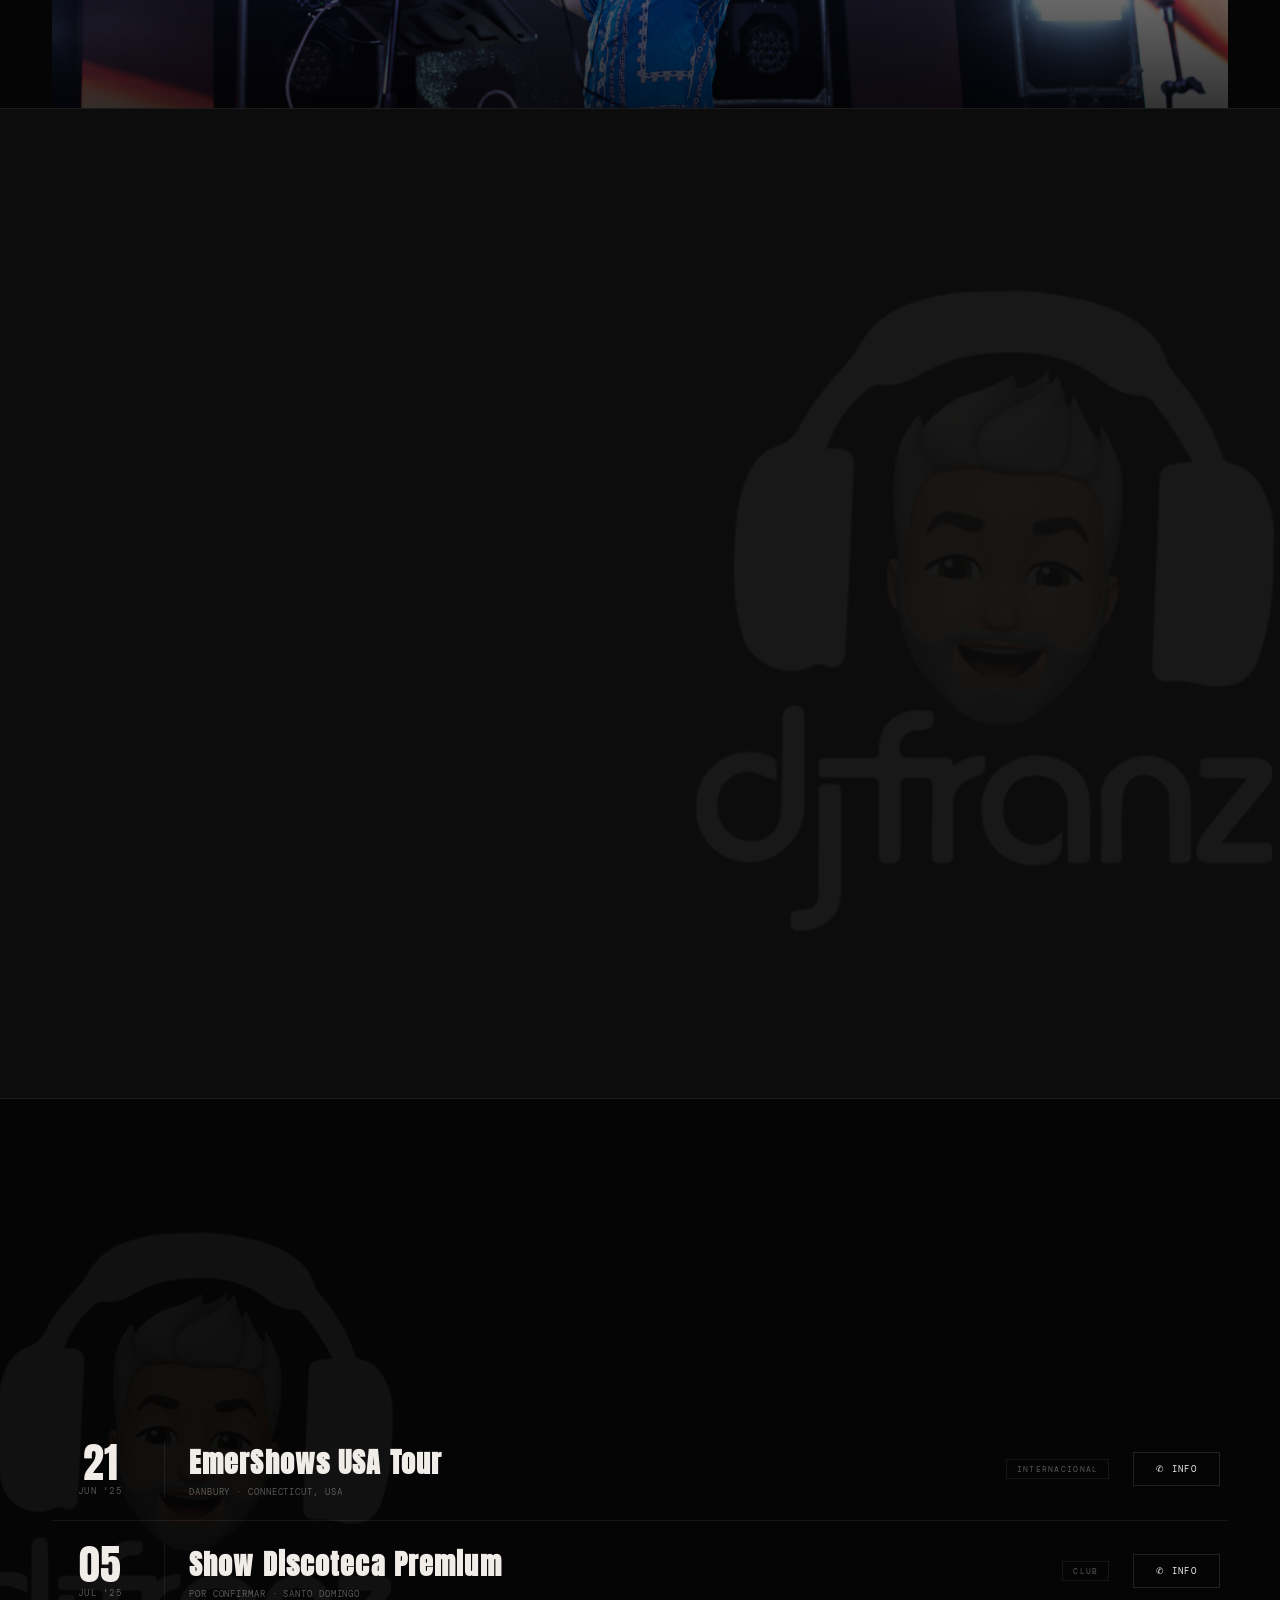
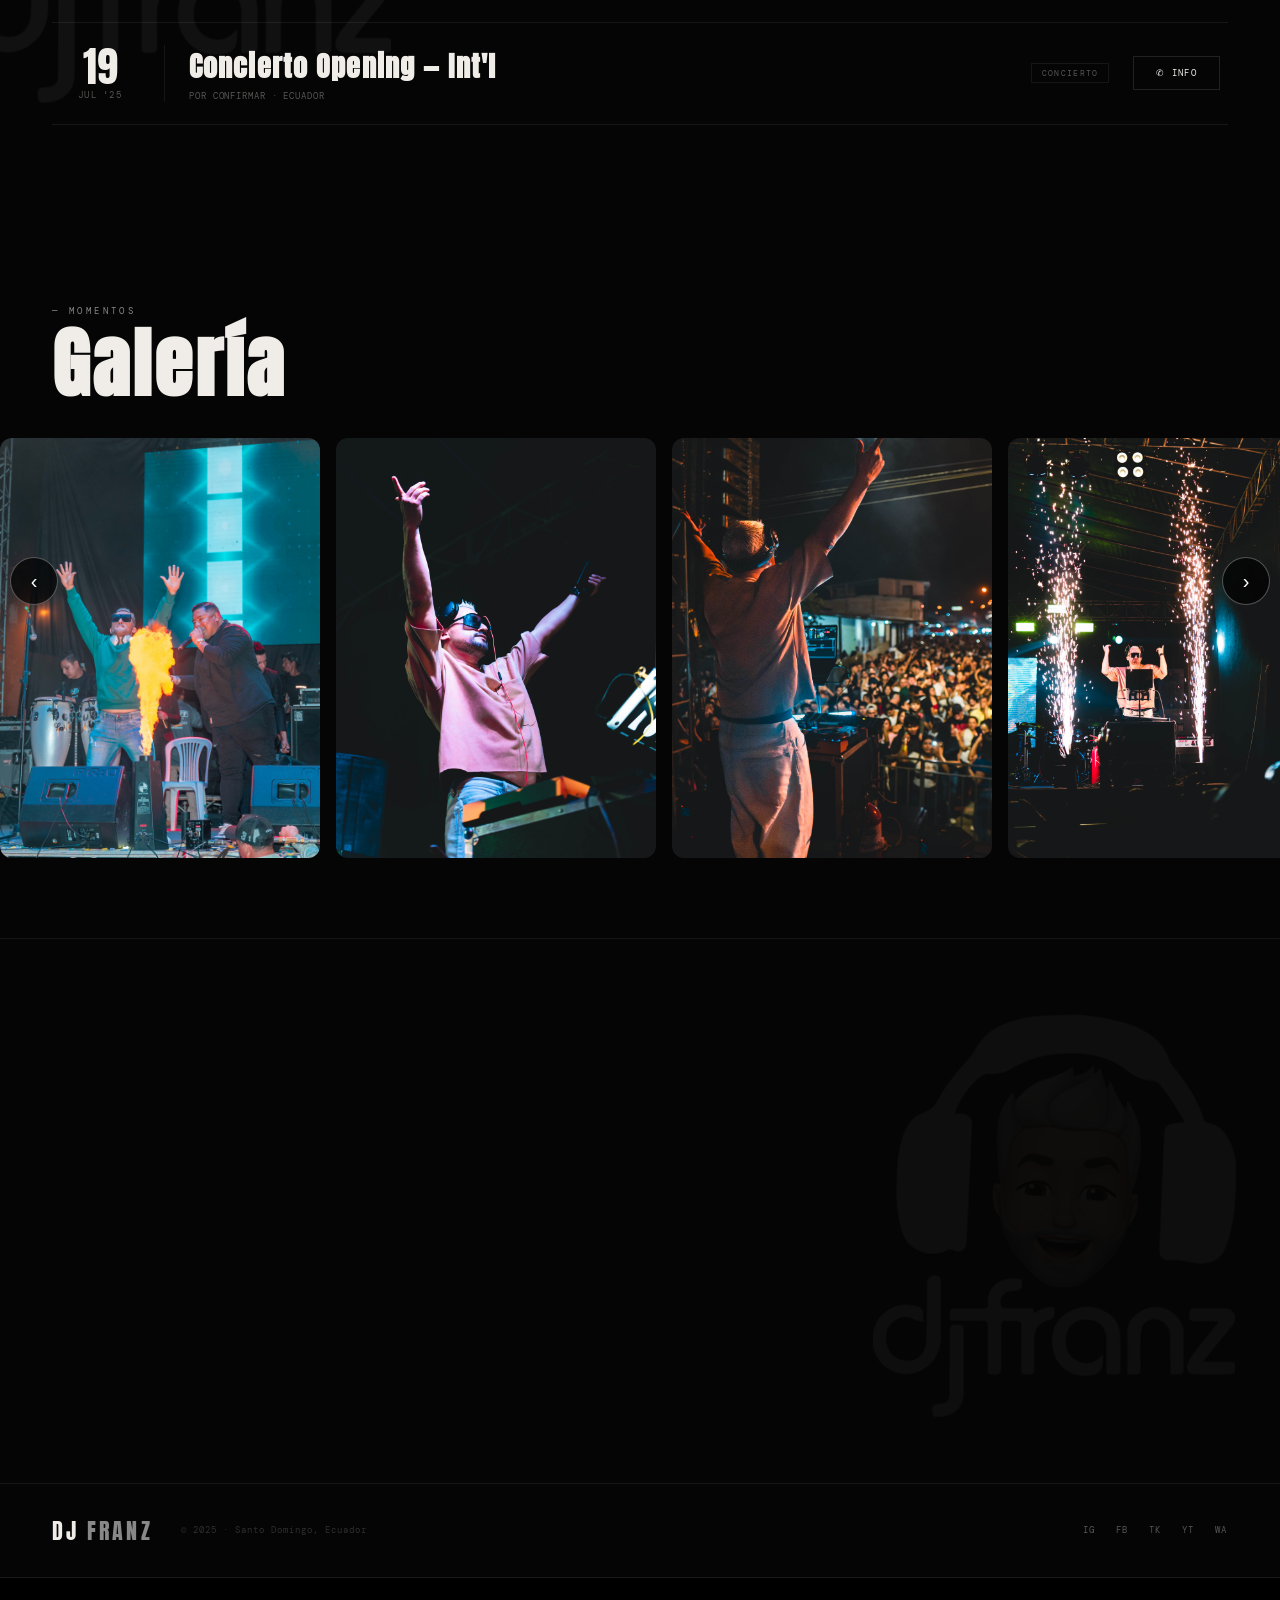
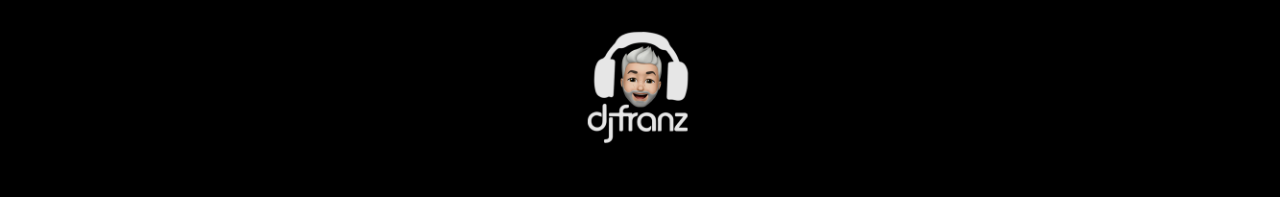
==== commit cb6400e5: "fix: cache bust v2" ====
--- a/index.html
+++ b/index.html
@@ -488,3 +488,4 @@
 <script src="js/main.js"></script>
 <div style="text-align:center;padding:3rem 0;background:#000;border-top:1px solid rgba(255,255,255,0.1)"><img src="logo-djfranz.png" style="height:120px;width:auto;opacity:0.9"></div></body>
 </html>
+<!-- v2 -->
